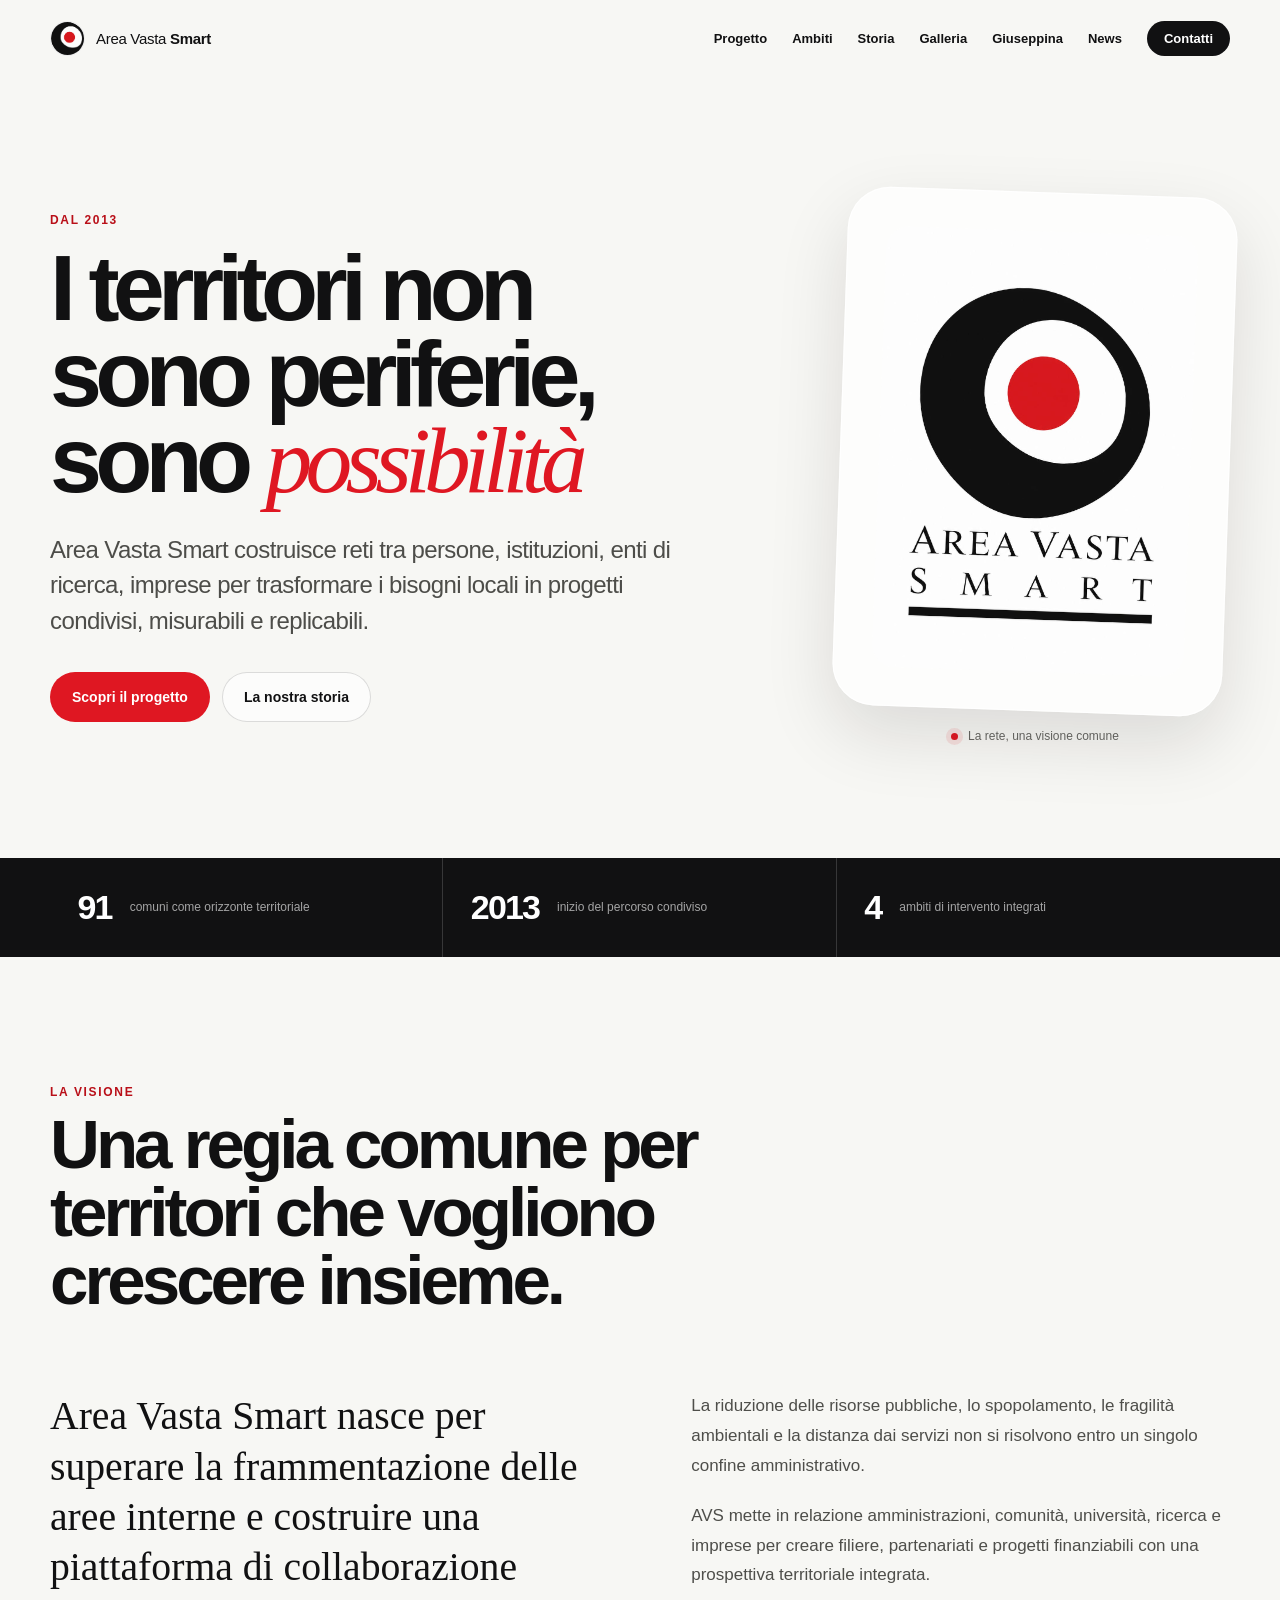
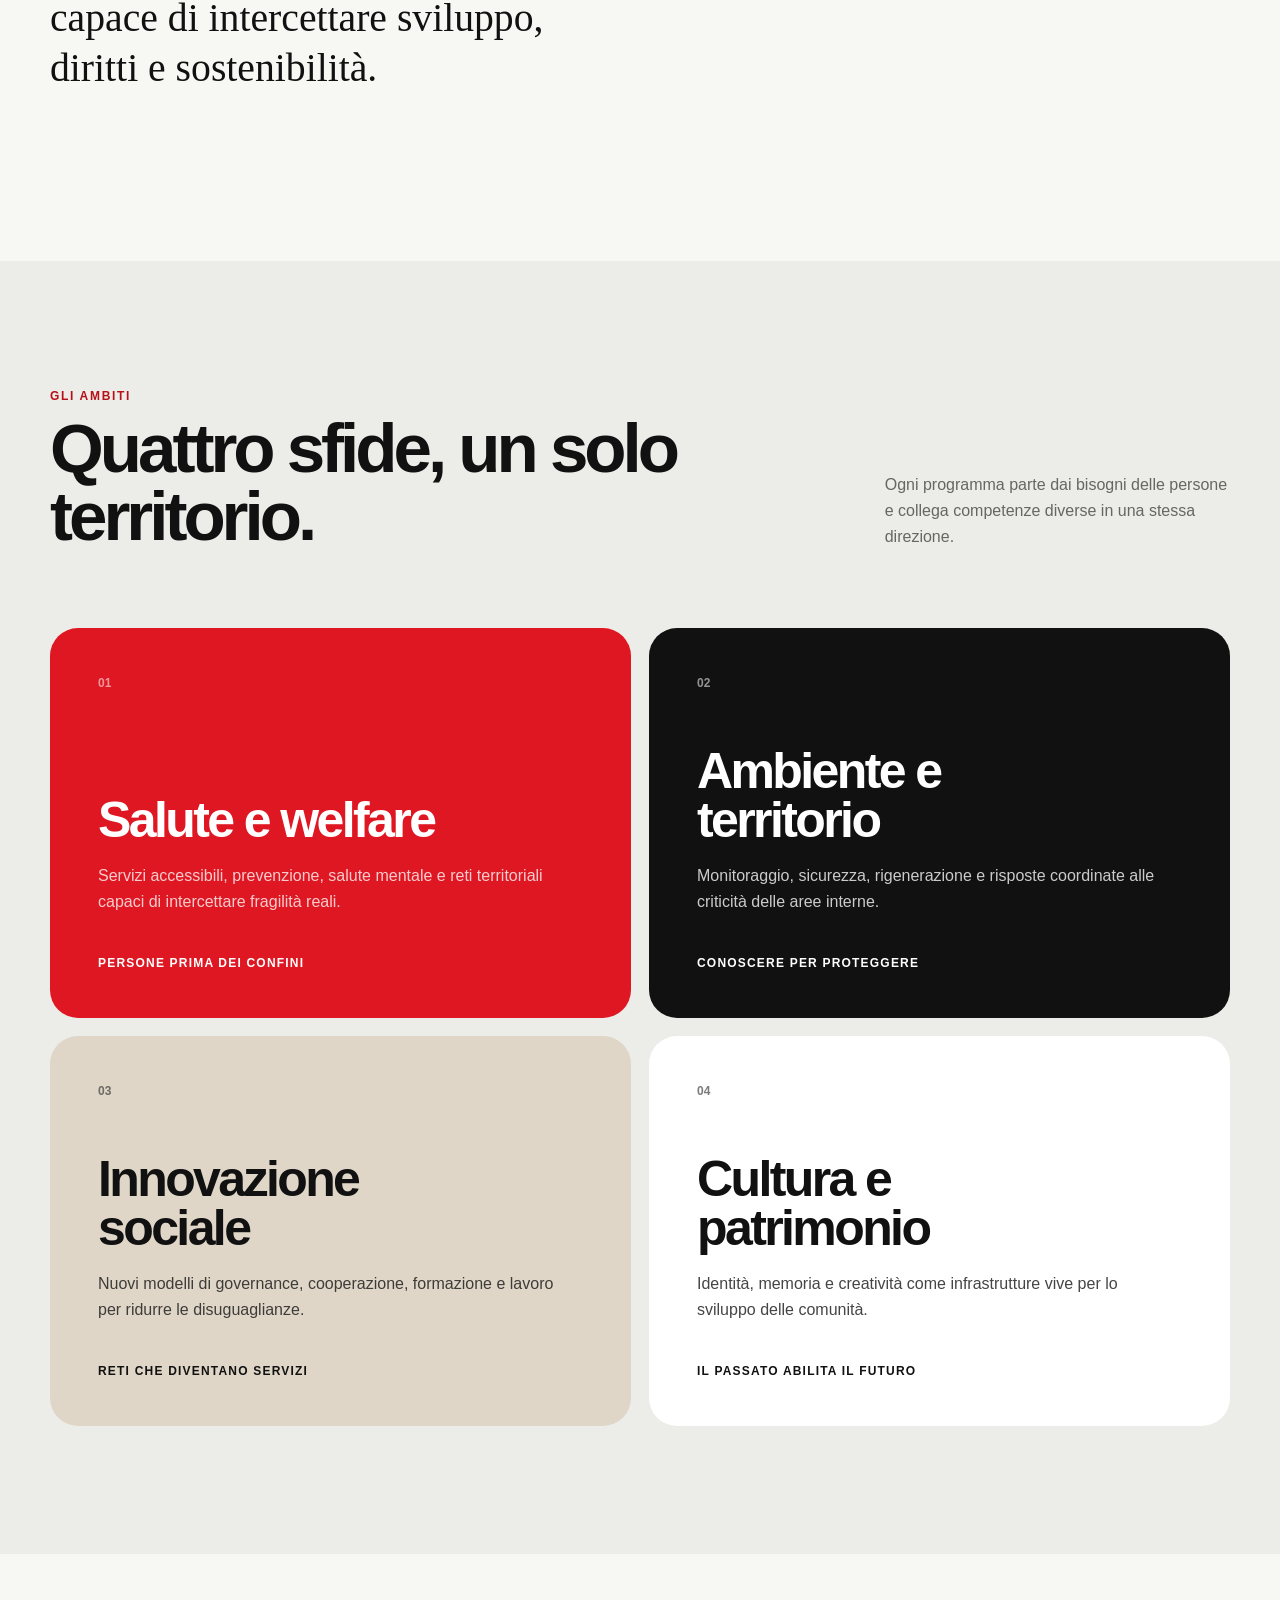
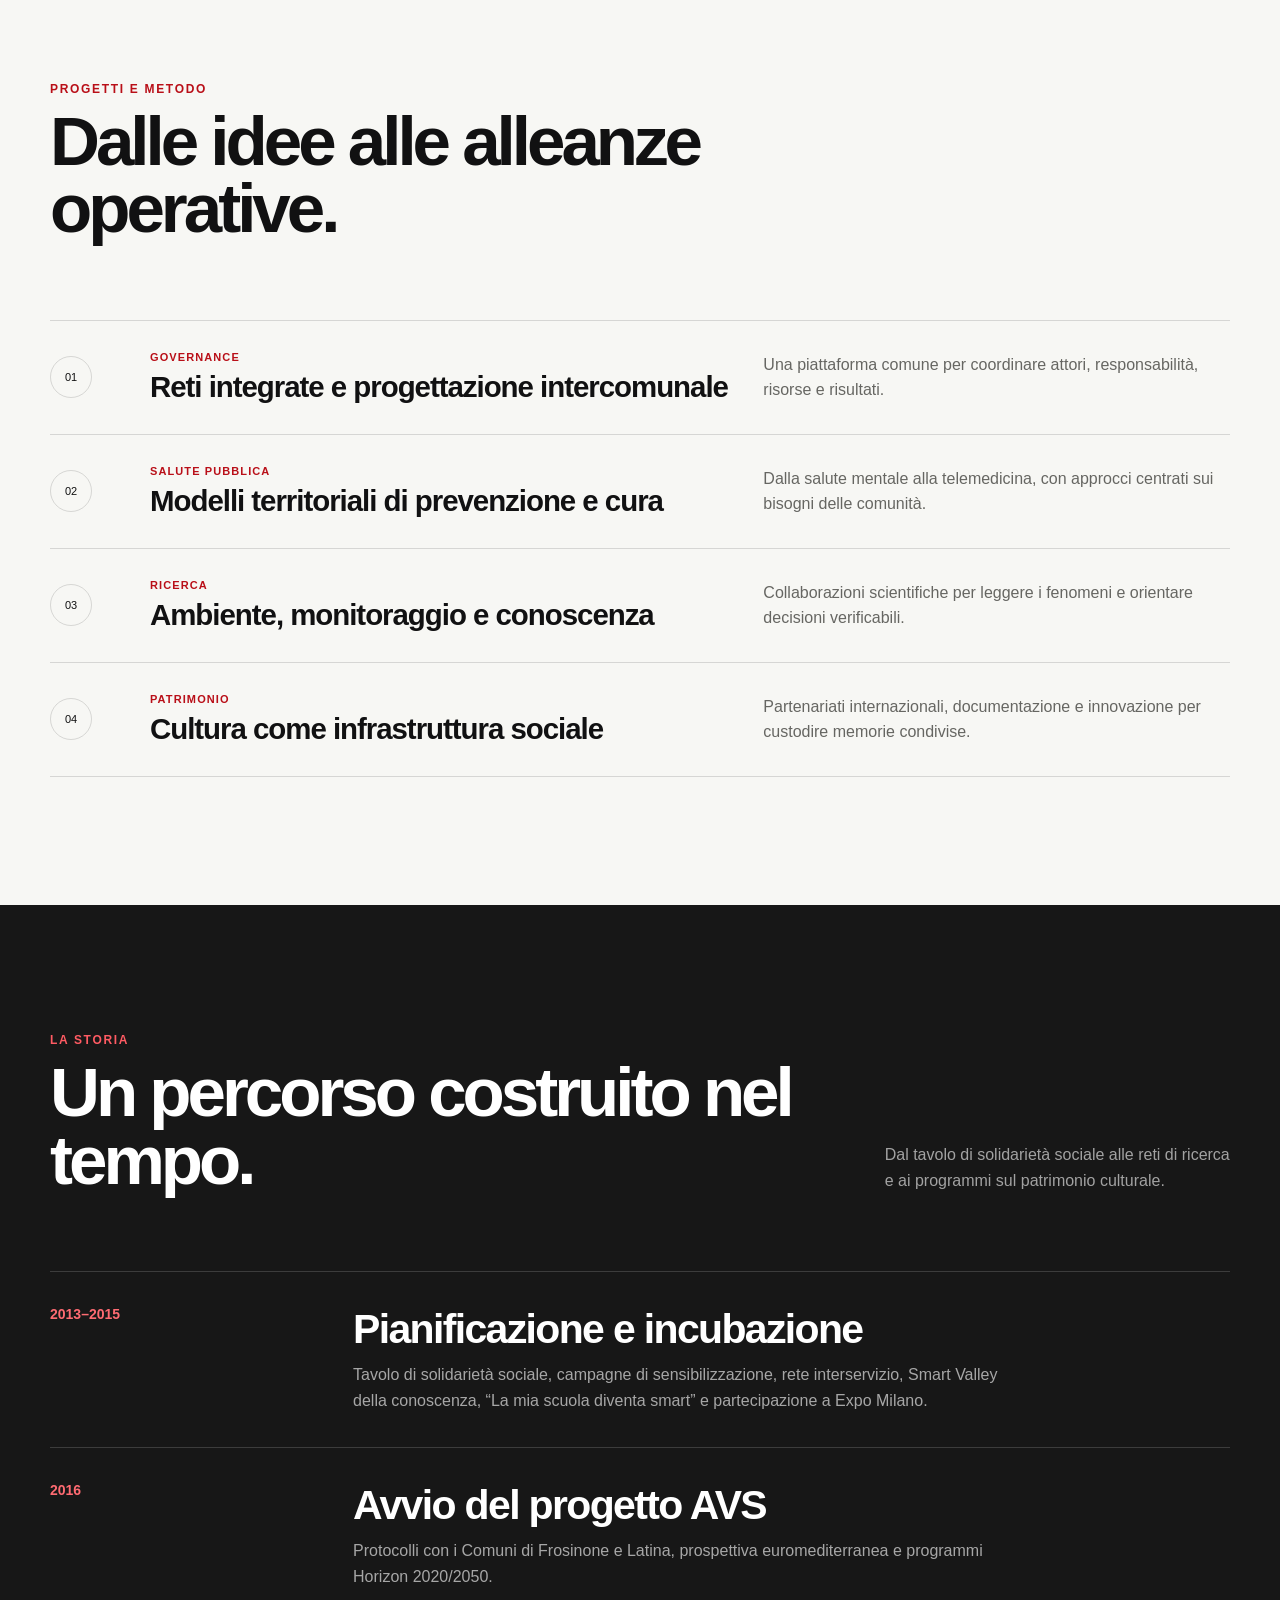
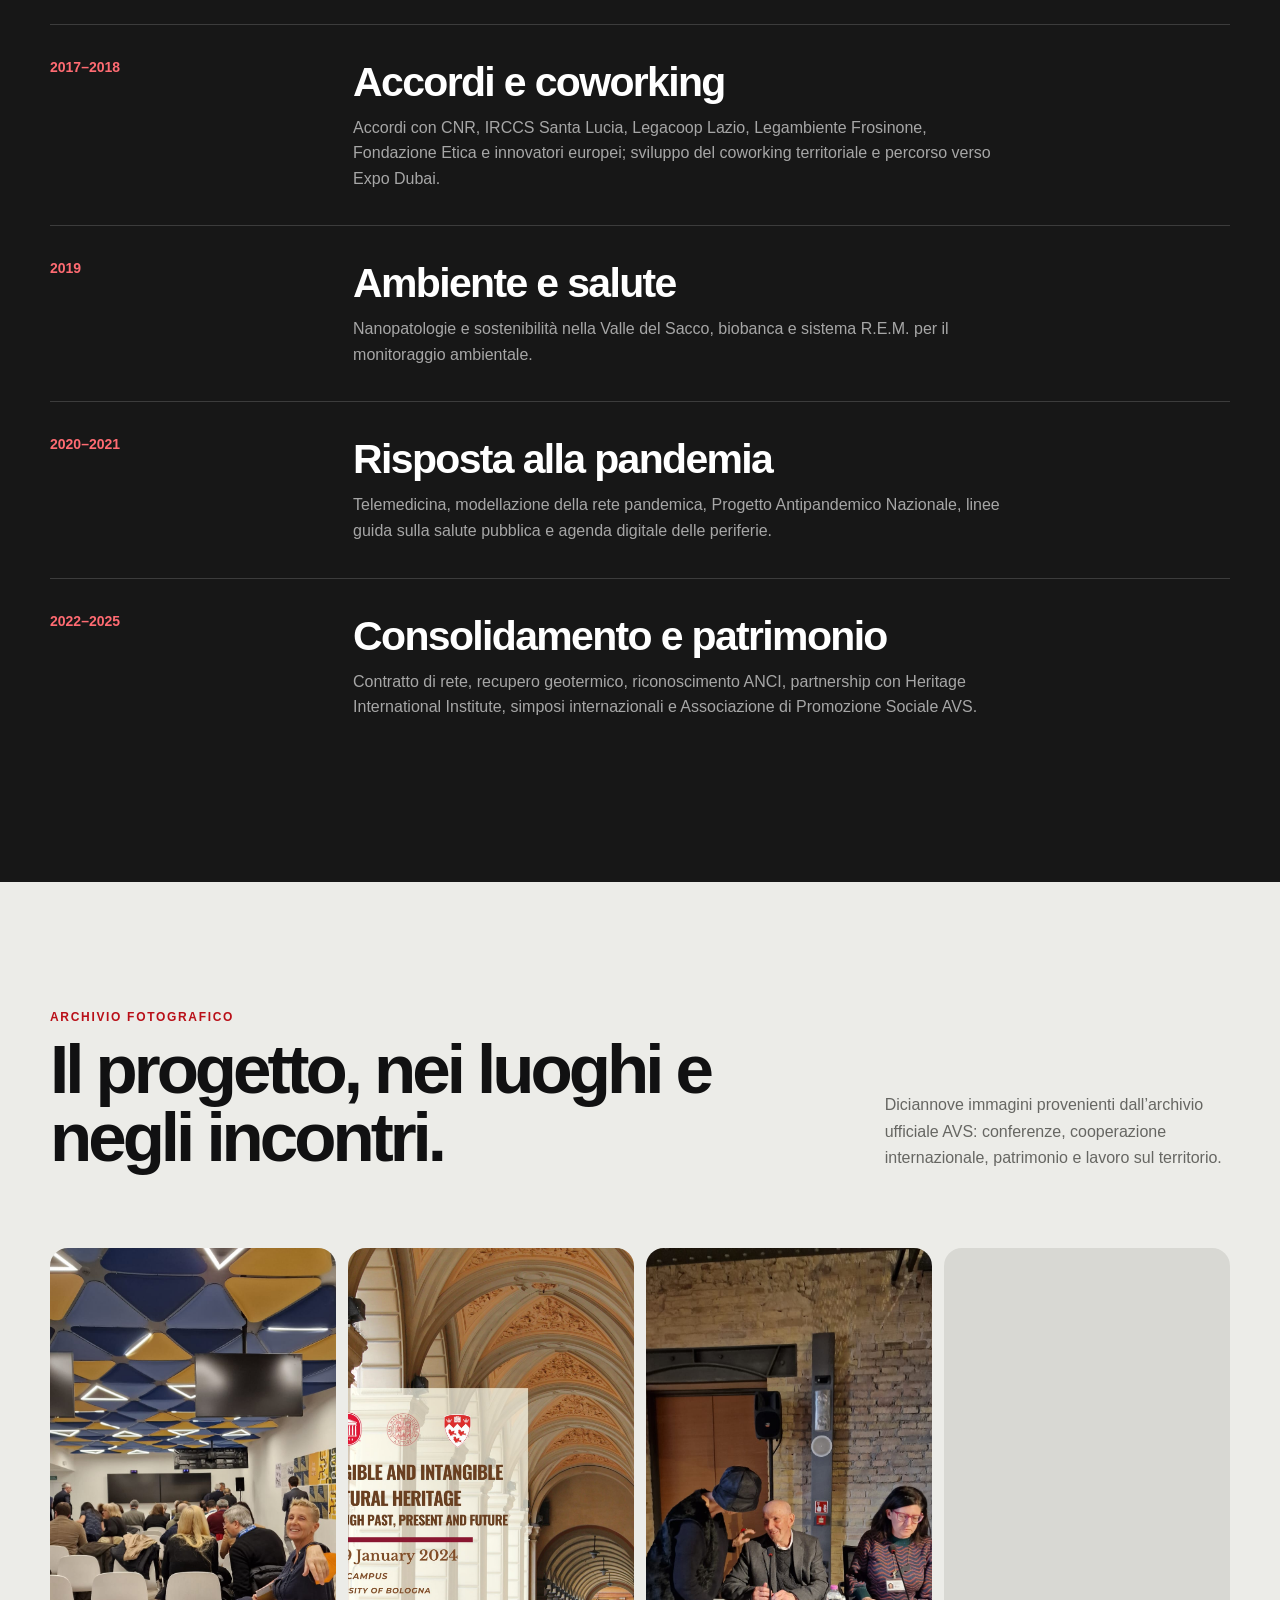
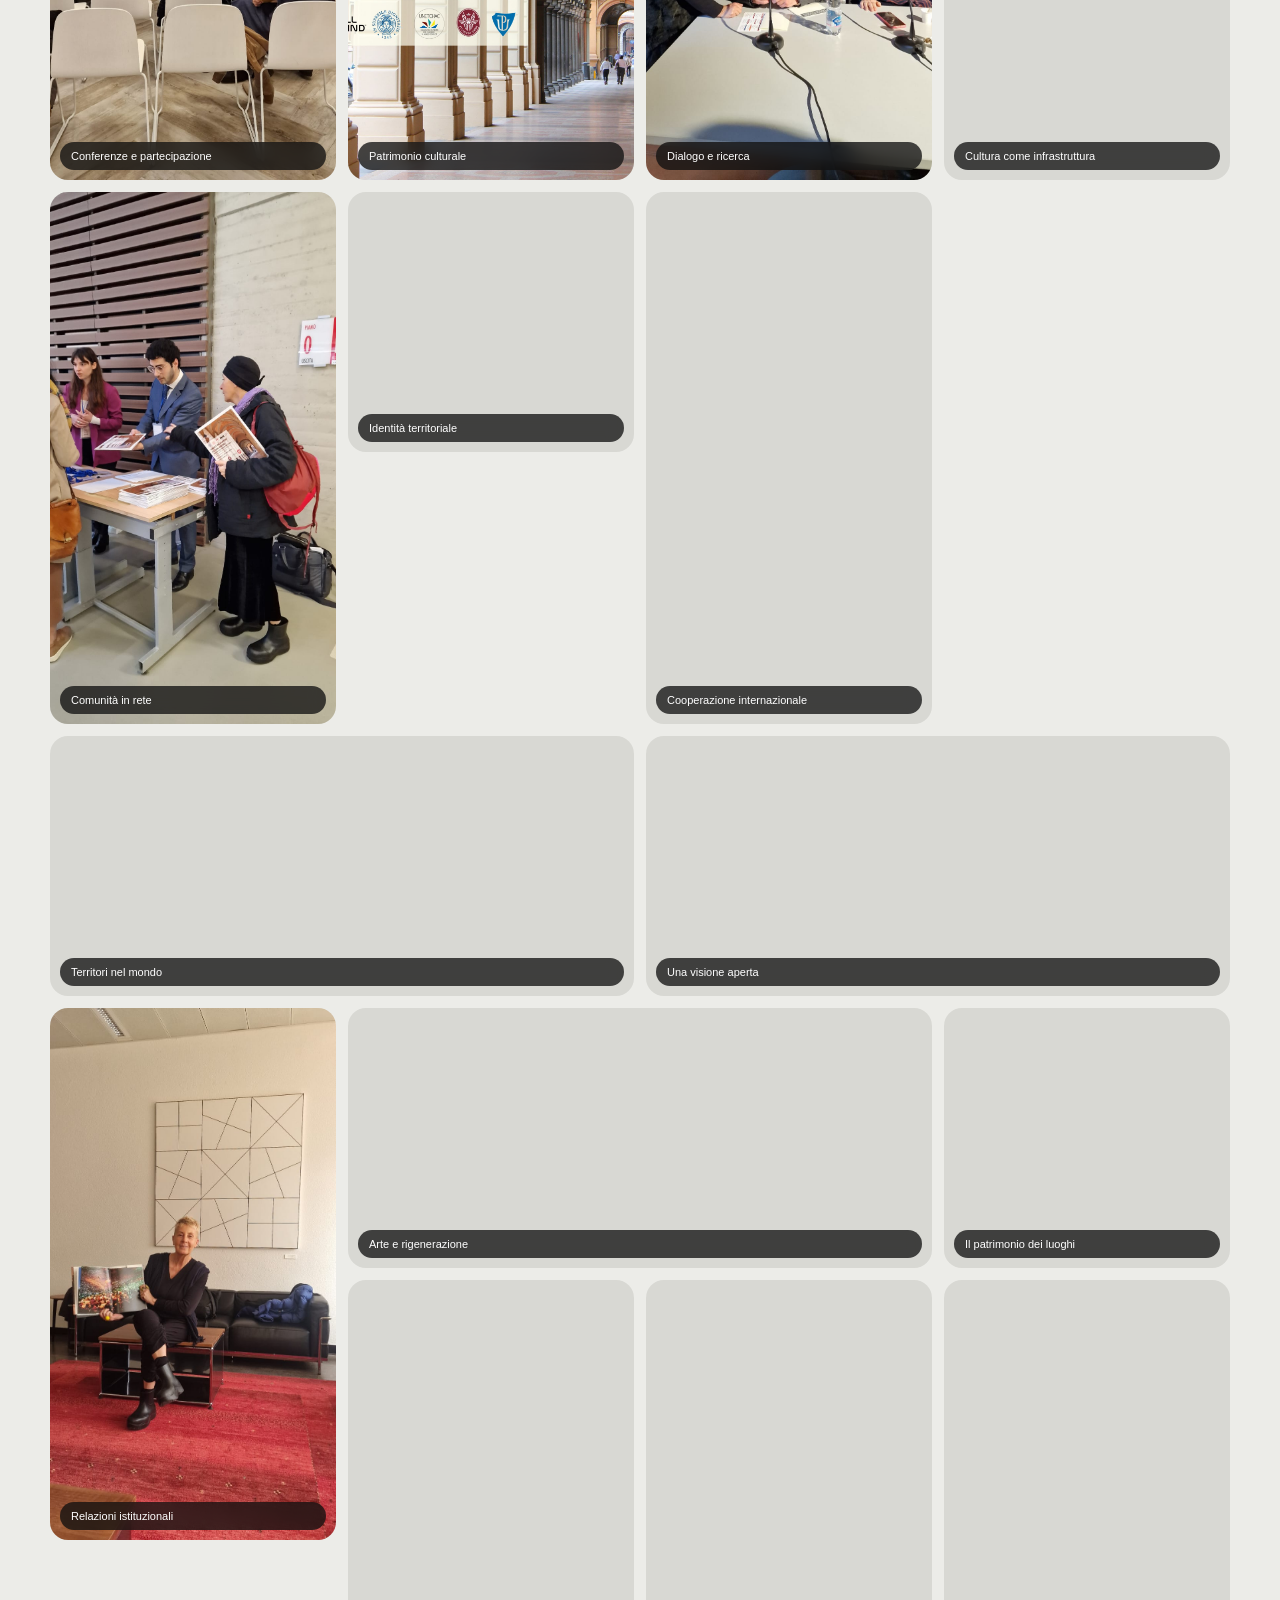
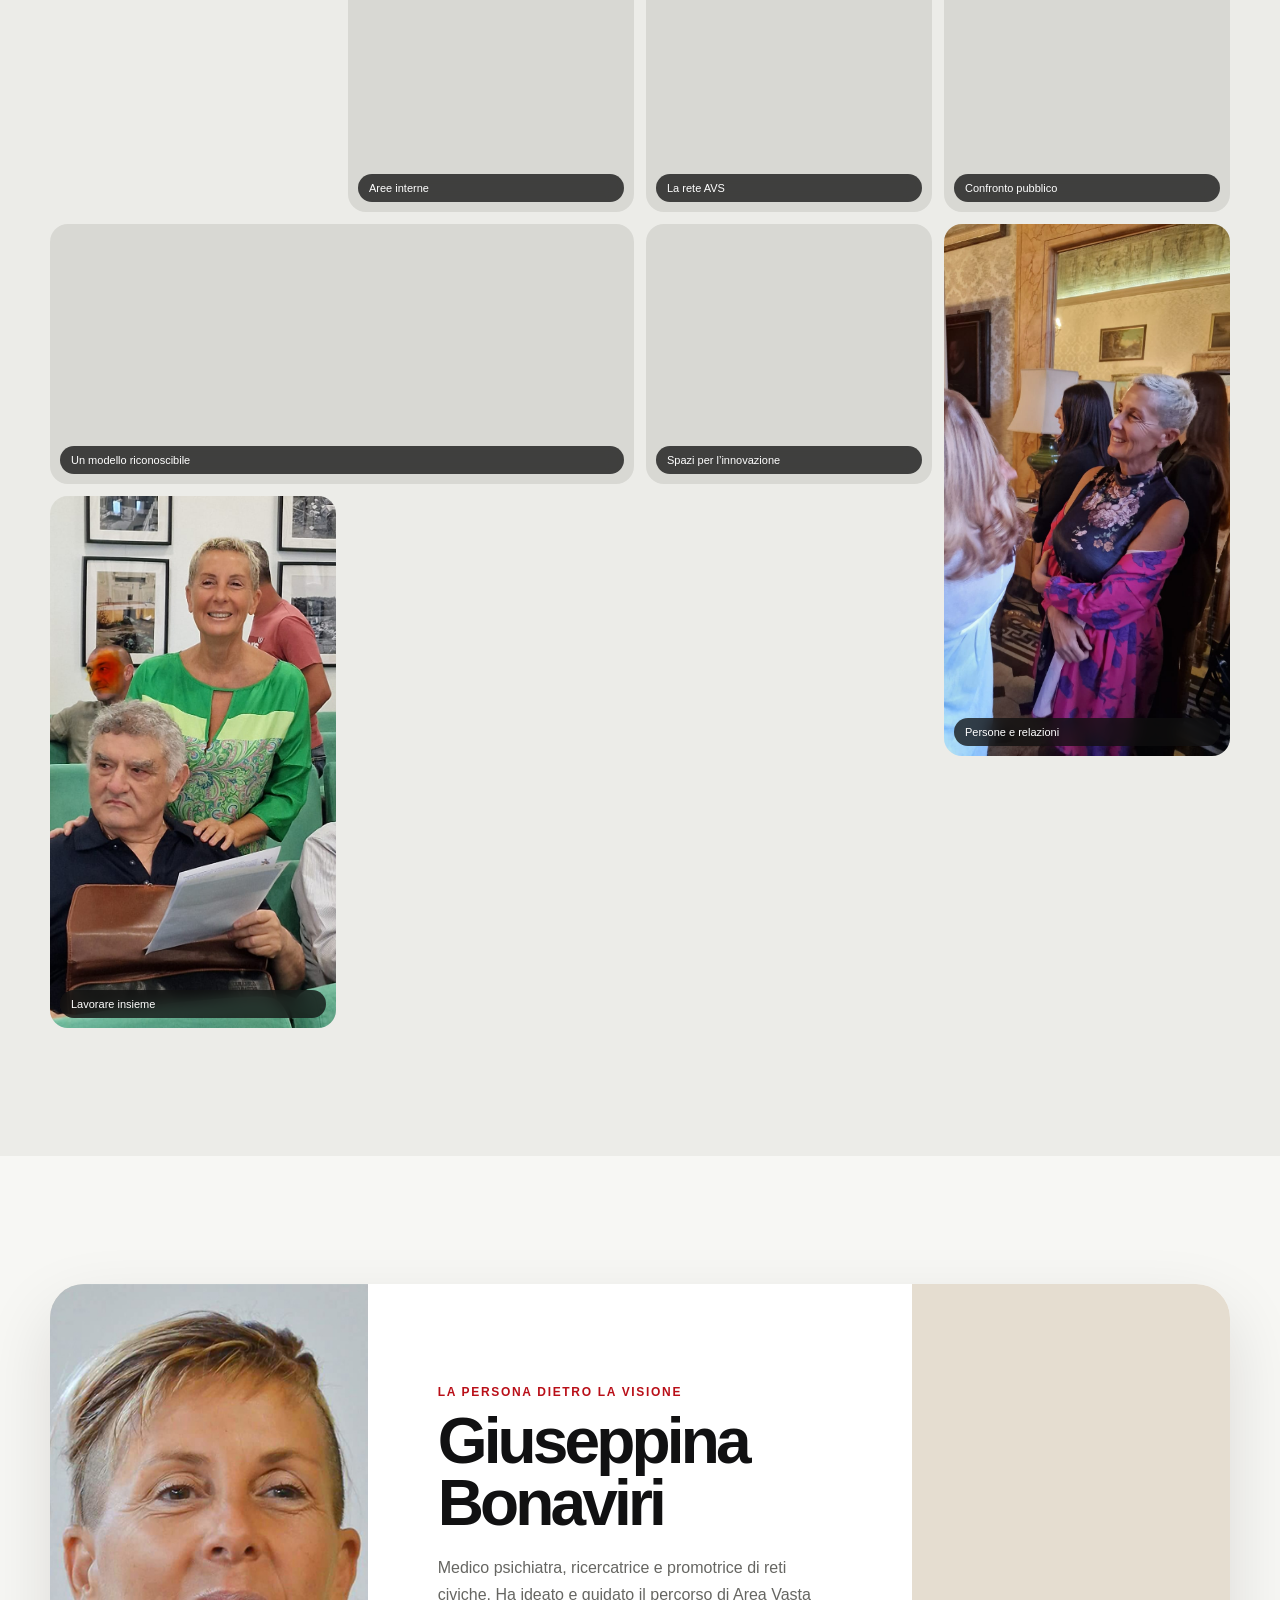
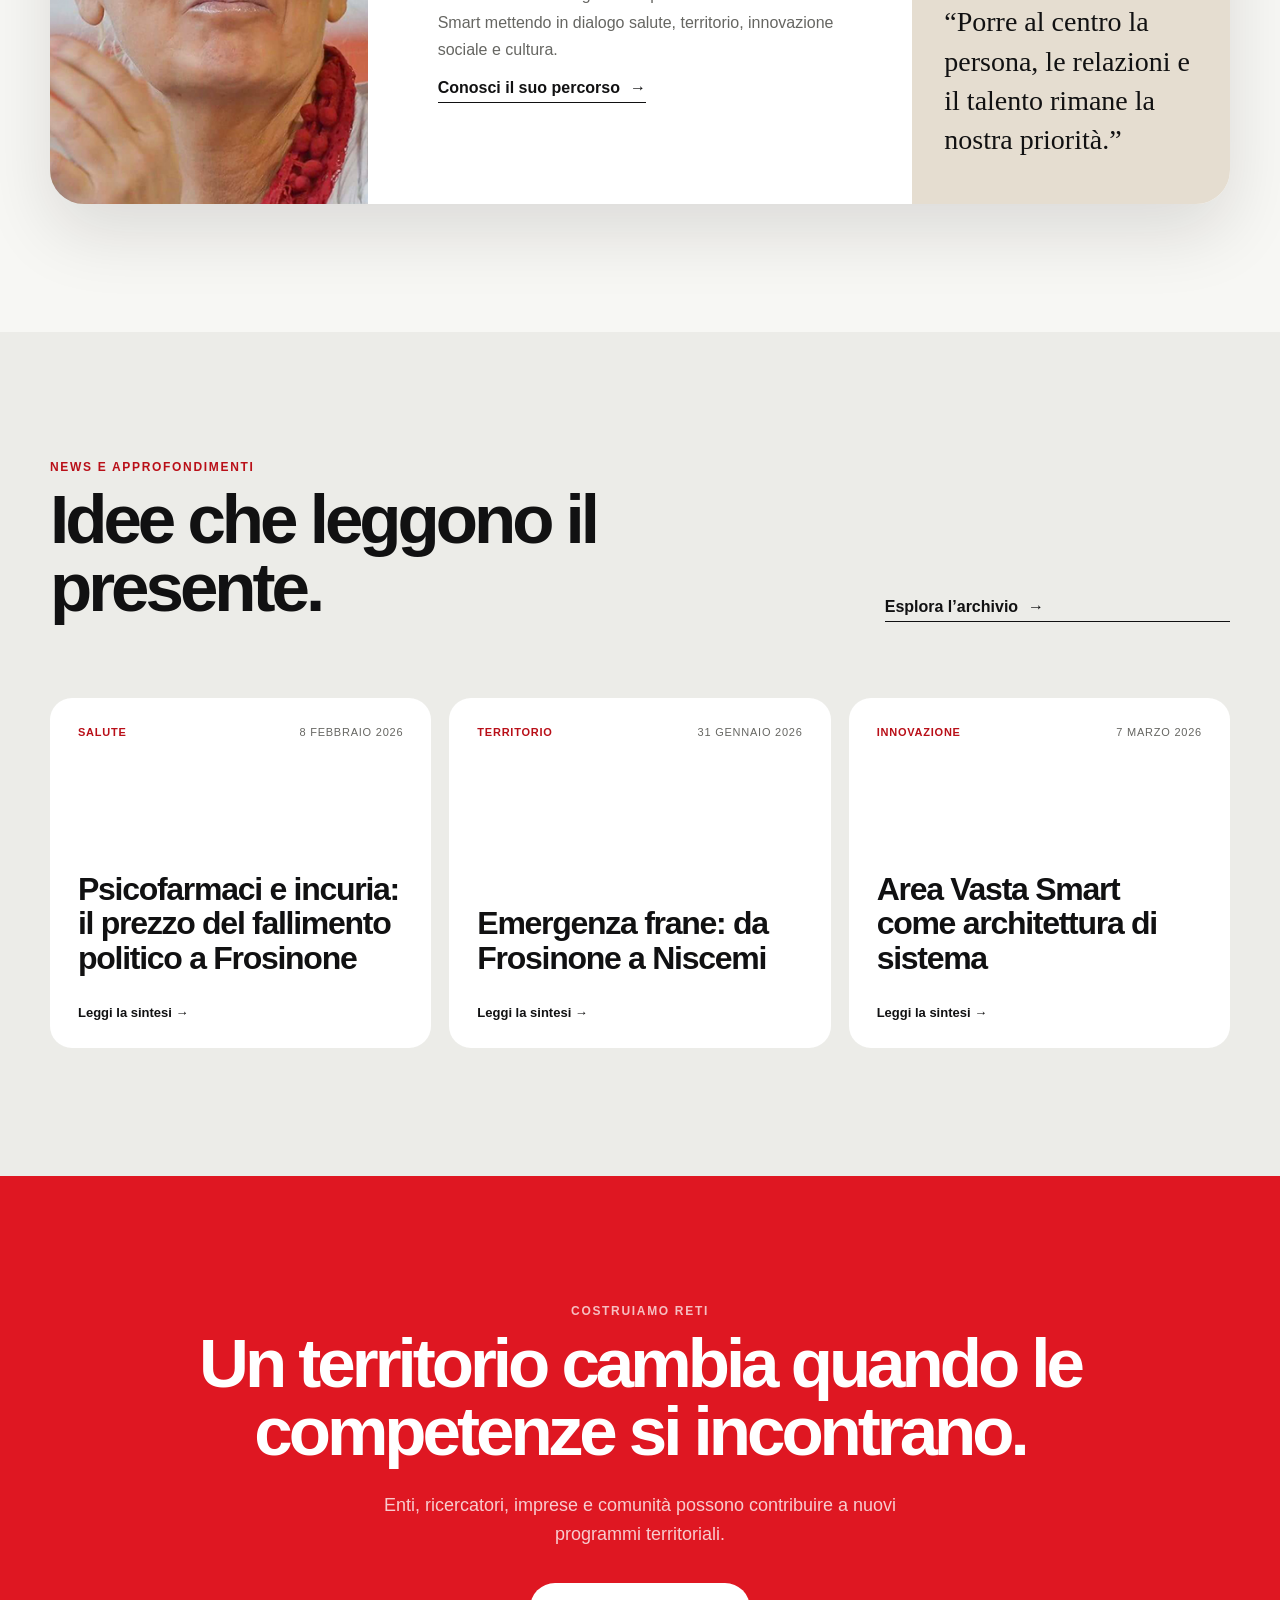
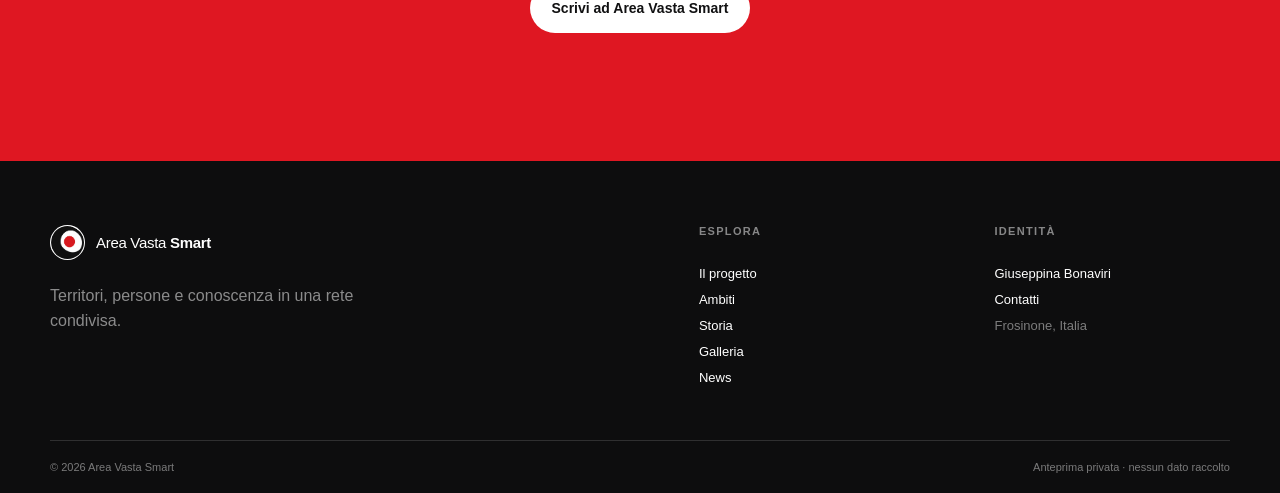
==== index.html @ ed348e46 "Update Site source" ====
<!doctype html>
<html lang="it">
<head>
  <meta charset="utf-8" />
  <meta name="viewport" content="width=device-width, initial-scale=1" />
  <meta name="description" content="Area Vasta Smart unisce territori, competenze e progetti per innovazione sociale, salute, ambiente e patrimonio culturale." />
  <meta name="robots" content="noindex,nofollow" />
  <meta property="og:locale" content="it_IT" />
  <meta property="og:type" content="website" />
  <meta property="og:title" content="Area Vasta Smart — Territori che costruiscono futuro" />
  <meta property="og:description" content="Reti territoriali per salute, ambiente, innovazione sociale e patrimonio culturale nella provincia di Frosinone." />
  <meta name="theme-color" content="#f7f7f4" />
  <title>Area Vasta Smart — Territori che costruiscono futuro</title>
  <link rel="icon" type="image/svg+xml" href="favicon.svg" />
  <link rel="stylesheet" href="styles.css" />
  <script src="app.js" defer></script>
  <script type="application/ld+json">{"@context":"https://schema.org","@type":"Organization","name":"Area Vasta Smart","foundingDate":"2013","areaServed":{"@type":"AdministrativeArea","name":"Provincia di Frosinone"},"founder":{"@type":"Person","name":"Giuseppina Bonaviri"},"knowsAbout":["innovazione sociale","salute pubblica","ambiente","governance territoriale","patrimonio culturale"]}</script>
</head>
<body>
  <a class="skip-link" href="#contenuto">Vai al contenuto</a>
  <header class="site-header" data-header>
    <nav class="nav shell" aria-label="Navigazione principale">
      <a class="brand" href="index.html" aria-label="Area Vasta Smart, home"><span class="brand-crop"><img src="assets/area-vasta-smart-logo-2026-v1.jpg" alt="" /></span><span class="brand-name">Area Vasta <strong>Smart</strong></span></a>
      <button class="menu-button" type="button" aria-expanded="false" aria-controls="nav-links" data-menu><span class="sr-only">Apri il menu</span><span></span><span></span></button>
      <div class="nav-links" id="nav-links" data-nav-links><a href="#progetto">Progetto</a><a href="#ambiti">Ambiti</a><a href="#storia">Storia</a><a href="#galleria">Galleria</a><a href="giuseppina-bonaviri.html">Giuseppina</a><a href="news.html">News</a><a class="nav-cta" href="#contatti">Contatti</a></div>
    </nav>
  </header>

  <main id="contenuto">
    <section class="hero shell" id="top">
      <div class="hero-copy-block">
        <p class="eyebrow reveal">Dal 2013</p>
        <h1 class="reveal">I territori non sono periferie, sono <em>possibilità</em></h1>
        <p class="hero-copy reveal">Area Vasta Smart costruisce reti tra persone, istituzioni, enti di ricerca, imprese per trasformare i bisogni locali in progetti condivisi, misurabili e replicabili.</p>
        <div class="hero-actions reveal"><a class="button primary" href="#progetto">Scopri il progetto</a><a class="button quiet" href="#storia">La nostra storia</a></div>
      </div>
      <div class="hero-symbol reveal" aria-label="Logo Area Vasta Smart"><div class="logo-card"><img src="assets/area-vasta-smart-logo-2026-v1.jpg" alt="Area Vasta Smart" /></div><p><span></span> La rete, una visione comune</p></div>
    </section>

    <section class="proof-strip" aria-label="Punti chiave"><div class="shell proof-grid"><p><strong>91</strong><span>comuni come orizzonte territoriale</span></p><p><strong>2013</strong><span>inizio del percorso condiviso</span></p><p><strong>4</strong><span>ambiti di intervento integrati</span></p></div></section>

    <section class="intro shell section" id="progetto">
      <div class="section-heading reveal"><p class="section-kicker">La visione</p><h2>Una regia comune per territori che vogliono crescere insieme.</h2></div>
      <div class="intro-grid"><p class="lead reveal">Area Vasta Smart nasce per superare la frammentazione delle aree interne e costruire una piattaforma di collaborazione capace di intercettare sviluppo, diritti e sostenibilità.</p><div class="body-copy reveal"><p>La riduzione delle risorse pubbliche, lo spopolamento, le fragilità ambientali e la distanza dai servizi non si risolvono entro un singolo confine amministrativo.</p><p>AVS mette in relazione amministrazioni, comunità, università, ricerca e imprese per creare filiere, partenariati e progetti finanziabili con una prospettiva territoriale integrata.</p></div></div>
    </section>

    <section class="pillars section" id="ambiti"><div class="shell">
      <div class="section-heading split reveal"><div><p class="section-kicker">Gli ambiti</p><h2>Quattro sfide, un solo territorio.</h2></div><p>Ogni programma parte dai bisogni delle persone e collega competenze diverse in una stessa direzione.</p></div>
      <div class="pillar-grid">
        <article class="pillar-card coral reveal"><span>01</span><h3>Salute e welfare</h3><p>Servizi accessibili, prevenzione, salute mentale e reti territoriali capaci di intercettare fragilità reali.</p><b>Persone prima dei confini</b></article>
        <article class="pillar-card ink reveal"><span>02</span><h3>Ambiente e territorio</h3><p>Monitoraggio, sicurezza, rigenerazione e risposte coordinate alle criticità delle aree interne.</p><b>Conoscere per proteggere</b></article>
        <article class="pillar-card sand reveal"><span>03</span><h3>Innovazione sociale</h3><p>Nuovi modelli di governance, cooperazione, formazione e lavoro per ridurre le disuguaglianze.</p><b>Reti che diventano servizi</b></article>
        <article class="pillar-card white reveal"><span>04</span><h3>Cultura e patrimonio</h3><p>Identità, memoria e creatività come infrastrutture vive per lo sviluppo delle comunità.</p><b>Il passato abilita il futuro</b></article>
      </div>
    </div></section>

    <section class="projects shell section" aria-labelledby="progetti-title">
      <div class="section-heading reveal"><p class="section-kicker">Progetti e metodo</p><h2 id="progetti-title">Dalle idee alle alleanze operative.</h2></div>
      <div class="project-list">
        <article class="project-row reveal"><span class="project-number">01</span><div><p>Governance</p><h3>Reti integrate e progettazione intercomunale</h3></div><p>Una piattaforma comune per coordinare attori, responsabilità, risorse e risultati.</p></article>
        <article class="project-row reveal"><span class="project-number">02</span><div><p>Salute pubblica</p><h3>Modelli territoriali di prevenzione e cura</h3></div><p>Dalla salute mentale alla telemedicina, con approcci centrati sui bisogni delle comunità.</p></article>
        <article class="project-row reveal"><span class="project-number">03</span><div><p>Ricerca</p><h3>Ambiente, monitoraggio e conoscenza</h3></div><p>Collaborazioni scientifiche per leggere i fenomeni e orientare decisioni verificabili.</p></article>
        <article class="project-row reveal"><span class="project-number">04</span><div><p>Patrimonio</p><h3>Cultura come infrastruttura sociale</h3></div><p>Partenariati internazionali, documentazione e innovazione per custodire memorie condivise.</p></article>
      </div>
    </section>

    <section class="timeline-section section" id="storia"><div class="shell">
      <div class="section-heading split reveal"><div><p class="section-kicker">La storia</p><h2>Un percorso costruito nel tempo.</h2></div><p>Dal tavolo di solidarietà sociale alle reti di ricerca e ai programmi sul patrimonio culturale.</p></div>
      <ol class="timeline"><li class="reveal"><time>2013–2015</time><div><h3>Pianificazione e incubazione</h3><p>Tavolo di solidarietà sociale, campagne di sensibilizzazione, rete interservizio, Smart Valley della conoscenza, “La mia scuola diventa smart” e partecipazione a Expo Milano.</p></div></li><li class="reveal"><time>2016</time><div><h3>Avvio del progetto AVS</h3><p>Protocolli con i Comuni di Frosinone e Latina, prospettiva euromediterranea e programmi Horizon 2020/2050.</p></div></li><li class="reveal"><time>2017–2018</time><div><h3>Accordi e coworking</h3><p>Accordi con CNR, IRCCS Santa Lucia, Legacoop Lazio, Legambiente Frosinone, Fondazione Etica e innovatori europei; sviluppo del coworking territoriale e percorso verso Expo Dubai.</p></div></li><li class="reveal"><time>2019</time><div><h3>Ambiente e salute</h3><p>Nanopatologie e sostenibilità nella Valle del Sacco, biobanca e sistema R.E.M. per il monitoraggio ambientale.</p></div></li><li class="reveal"><time>2020–2021</time><div><h3>Risposta alla pandemia</h3><p>Telemedicina, modellazione della rete pandemica, Progetto Antipandemico Nazionale, linee guida sulla salute pubblica e agenda digitale delle periferie.</p></div></li><li class="reveal"><time>2022–2025</time><div><h3>Consolidamento e patrimonio</h3><p>Contratto di rete, recupero geotermico, riconoscimento ANCI, partnership con Heritage International Institute, simposi internazionali e Associazione di Promozione Sociale AVS.</p></div></li></ol>
    </div></section>

    <section class="gallery-section section" id="galleria"><div class="shell">
      <div class="section-heading split reveal"><div><p class="section-kicker">Archivio fotografico</p><h2>Il progetto, nei luoghi e negli incontri.</h2></div><p>Diciannove immagini provenienti dall’archivio ufficiale AVS: conferenze, cooperazione internazionale, patrimonio e lavoro sul territorio.</p></div>
      <div class="photo-grid">
        <figure class="reveal tall"><img src="assets/gallery/foto1.jpeg" width="1200" height="1600" loading="lazy" decoding="async" alt="Partecipanti a una conferenza di Area Vasta Smart" /><figcaption>Conferenze e partecipazione</figcaption></figure>
        <figure class="reveal tall"><img src="assets/gallery/foto10.jpeg" width="1448" height="2048" loading="lazy" decoding="async" alt="Locandina di un incontro internazionale sul patrimonio culturale" /><figcaption>Patrimonio culturale</figcaption></figure>
        <figure class="reveal tall"><img src="assets/gallery/foto17.jpeg" width="1200" height="1600" loading="lazy" decoding="async" alt="Giuseppina Bonaviri durante una tavola rotonda" /><figcaption>Dialogo e ricerca</figcaption></figure>
        <figure class="reveal tall"><img src="assets/gallery/foto18.jpeg" width="1200" height="1600" loading="lazy" decoding="async" alt="Giuseppina Bonaviri in visita a un museo di scultura" /><figcaption>Cultura come infrastruttura</figcaption></figure>
        <figure class="reveal tall"><img src="assets/gallery/foto19.jpeg" width="1200" height="1600" loading="lazy" decoding="async" alt="Accoglienza dei partecipanti a un’iniziativa pubblica" /><figcaption>Comunità in rete</figcaption></figure>
        <figure class="reveal"><img src="assets/gallery/foto30.jpeg" width="984" height="851" loading="lazy" decoding="async" alt="Scritta Area Vasta Smart in uno spazio pubblico" /><figcaption>Identità territoriale</figcaption></figure>
        <figure class="reveal tall"><img src="assets/gallery/foto31.jpeg" width="1080" height="1328" loading="lazy" decoding="async" alt="Giuseppina Bonaviri durante un incontro internazionale" /><figcaption>Cooperazione internazionale</figcaption></figure>
        <figure class="reveal wide"><img src="assets/gallery/foto32.jpeg" width="1600" height="747" loading="lazy" decoding="async" alt="Giuseppina Bonaviri nel viale delle bandiere di una sede internazionale" /><figcaption>Territori nel mondo</figcaption></figure>
        <figure class="reveal wide"><img src="assets/gallery/foto34.jpeg" width="1600" height="747" loading="lazy" decoding="async" alt="Giuseppina Bonaviri in uno studio con un globo terrestre" /><figcaption>Una visione aperta</figcaption></figure>
        <figure class="reveal tall"><img src="assets/gallery/foto35.jpeg" width="747" height="1600" loading="lazy" decoding="async" alt="Giuseppina Bonaviri durante un incontro istituzionale" /><figcaption>Relazioni istituzionali</figcaption></figure>
        <figure class="reveal wide"><img src="assets/gallery/foto36.jpeg" width="2048" height="1534" loading="lazy" decoding="async" alt="Giuseppina Bonaviri davanti a un’opera di arte urbana" /><figcaption>Arte e rigenerazione</figcaption></figure>
        <figure class="reveal"><img src="assets/gallery/foto37.jpeg" width="1830" height="1918" loading="lazy" decoding="async" alt="Veduta di un centro storico italiano con marchio Area Vasta Smart" /><figcaption>Il patrimonio dei luoghi</figcaption></figure>
        <figure class="reveal tall"><img src="assets/gallery/foto38.jpeg" width="1311" height="2048" loading="lazy" decoding="async" alt="Giuseppina Bonaviri in visita a un territorio montano" /><figcaption>Aree interne</figcaption></figure>
        <figure class="reveal tall"><img src="assets/gallery/foto39.jpeg" width="1080" height="1920" loading="lazy" decoding="async" alt="Giuseppina Bonaviri accanto al banner di Area Vasta Smart" /><figcaption>La rete AVS</figcaption></figure>
        <figure class="reveal tall"><img src="assets/gallery/foto40.jpeg" width="1080" height="1581" loading="lazy" decoding="async" alt="Locandina del convegno Il mondo in guerra" /><figcaption>Confronto pubblico</figcaption></figure>
        <figure class="reveal wide"><img src="assets/gallery/foto41.jpeg" width="1024" height="465" loading="lazy" decoding="async" alt="Installazione con la scritta Area Vasta Smart" /><figcaption>Un modello riconoscibile</figcaption></figure>
        <figure class="reveal"><img src="assets/gallery/foto42.jpeg" width="1024" height="1024" loading="lazy" decoding="async" alt="Rendering di un edificio Area Vasta Smart" /><figcaption>Spazi per l’innovazione</figcaption></figure>
        <figure class="reveal tall"><img src="assets/gallery/foto5.jpeg" width="931" height="1600" loading="lazy" decoding="async" alt="Giuseppina Bonaviri conversa durante un evento" /><figcaption>Persone e relazioni</figcaption></figure>
        <figure class="reveal tall"><img src="assets/gallery/foto7.jpeg" width="991" height="1321" loading="lazy" decoding="async" alt="Giuseppina Bonaviri con i partecipanti a un incontro" /><figcaption>Lavorare insieme</figcaption></figure>
      </div>
    </div></section>

    <section class="founder shell section" aria-labelledby="founder-title"><div class="founder-card reveal"><div class="founder-photo"><img src="assets/giuseppina/giuseppina-bonaviri-ritratto.jpg" width="750" height="590" loading="lazy" decoding="async" alt="Ritratto di Giuseppina Bonaviri" /></div><div class="founder-content"><p class="section-kicker">La persona dietro la visione</p><h2 id="founder-title">Giuseppina Bonaviri</h2><p>Medico psichiatra, ricercatrice e promotrice di reti civiche. Ha ideato e guidato il percorso di Area Vasta Smart mettendo in dialogo salute, territorio, innovazione sociale e cultura.</p><a class="text-link" href="giuseppina-bonaviri.html">Conosci il suo percorso <span aria-hidden="true">→</span></a></div><blockquote>“Porre al centro la persona, le relazioni e il talento rimane la nostra priorità.”</blockquote></div></section>

    <section class="news-preview section" aria-labelledby="news-title"><div class="shell">
      <div class="section-heading split reveal"><div><p class="section-kicker">News e approfondimenti</p><h2 id="news-title">Idee che leggono il presente.</h2></div><a class="text-link" href="news.html">Esplora l’archivio <span aria-hidden="true">→</span></a></div>
      <div class="news-grid"><article class="news-card reveal"><p><span>Salute</span><time datetime="2026-02-08">8 febbraio 2026</time></p><h3>Psicofarmaci e incuria: il prezzo del fallimento politico a Frosinone</h3><a href="news.html#psicofarmaci">Leggi la sintesi <span aria-hidden="true">→</span></a></article><article class="news-card reveal"><p><span>Territorio</span><time datetime="2026-01-31">31 gennaio 2026</time></p><h3>Emergenza frane: da Frosinone a Niscemi</h3><a href="news.html#frane">Leggi la sintesi <span aria-hidden="true">→</span></a></article><article class="news-card reveal"><p><span>Innovazione</span><time datetime="2026-03-07">7 marzo 2026</time></p><h3>Area Vasta Smart come architettura di sistema</h3><a href="news.html#architettura">Leggi la sintesi <span aria-hidden="true">→</span></a></article></div>
    </div></section>

    <section class="contact section" id="contatti"><div class="shell contact-inner reveal"><p class="section-kicker">Costruiamo reti</p><h2>Un territorio cambia quando le competenze si incontrano.</h2><p>Enti, ricercatori, imprese e comunità possono contribuire a nuovi programmi territoriali.</p><a class="button inverted" href="mailto:info@avsfrosinone.it">Scrivi ad Area Vasta Smart</a></div></section>
  </main>

  <footer class="site-footer"><div class="shell footer-grid"><div><a class="brand footer-brand" href="index.html"><span class="brand-crop"><img src="assets/area-vasta-smart-logo-2026-v1.jpg" alt="" /></span><span class="brand-name">Area Vasta <strong>Smart</strong></span></a><p>Territori, persone e conoscenza in una rete condivisa.</p></div><div><h2>Esplora</h2><a href="#progetto">Il progetto</a><a href="#ambiti">Ambiti</a><a href="#storia">Storia</a><a href="#galleria">Galleria</a><a href="news.html">News</a></div><div><h2>Identità</h2><a href="giuseppina-bonaviri.html">Giuseppina Bonaviri</a><a href="#contatti">Contatti</a><span>Frosinone, Italia</span></div></div><div class="shell footer-bottom"><span>© <span data-year></span> Area Vasta Smart</span><span>Anteprima privata · nessun dato raccolto</span></div></footer>
</body>
</html>
---- styles.css ----
:root {
  --paper: #f7f7f4;
  --white: #fff;
  --ink: #111112;
  --muted: #666662;
  --line: rgba(17,17,18,.14);
  --red: #df1722;
  --red-dark: #b90f18;
  --sand: #dfd6c7;
  --radius: 28px;
  --shadow: 0 28px 70px rgba(23,20,17,.12);
  --shell: min(1180px, calc(100% - 40px));
}

* { box-sizing: border-box; }
html { scroll-behavior: smooth; }
body { margin: 0; background: var(--paper); color: var(--ink); font-family: Inter, ui-sans-serif, -apple-system, BlinkMacSystemFont, "Segoe UI", sans-serif; -webkit-font-smoothing: antialiased; }
body.menu-open { overflow: hidden; }
img { display: block; max-width: 100%; }
a { color: inherit; text-decoration: none; }
button, input { font: inherit; }
p, h1, h2, h3, blockquote { margin-top: 0; }
.shell { width: var(--shell); margin-inline: auto; }
.section { padding-block: clamp(76px, 10vw, 148px); }
.sr-only { position: absolute; width: 1px; height: 1px; padding: 0; margin: -1px; overflow: hidden; clip: rect(0,0,0,0); white-space: nowrap; border: 0; }
.skip-link { position: fixed; z-index: 200; top: 12px; left: 12px; padding: 12px 18px; border-radius: 999px; background: var(--ink); color: #fff; transform: translateY(-150%); }
.skip-link:focus { transform: translateY(0); }

.site-header { position: sticky; top: 0; z-index: 100; border-bottom: 1px solid transparent; background: rgba(247,247,244,.82); backdrop-filter: blur(20px) saturate(160%); transition: border-color .25s, box-shadow .25s; }
.site-header.scrolled { border-color: var(--line); box-shadow: 0 8px 30px rgba(0,0,0,.04); }
.nav { min-height: 76px; display: flex; align-items: center; justify-content: space-between; gap: 24px; }
.brand { display: inline-flex; align-items: center; gap: 11px; min-width: max-content; }
.brand-crop { position: relative; display: block; width: 35px; height: 35px; overflow: hidden; border-radius: 50%; background: #fff; border: 1px solid rgba(0,0,0,.08); }
.brand-crop img { position: absolute; width: 47px; max-width: none; left: -6px; top: -9px; }
.brand-name { font-size: 15px; letter-spacing: -.02em; }
.brand-name strong { font-weight: 760; }
.nav-links { display: flex; align-items: center; gap: 25px; font-size: 13px; font-weight: 650; }
.nav-links a { position: relative; padding-block: 10px; }
.nav-links a:not(.nav-cta)::after { content: ""; position: absolute; left: 0; right: 100%; bottom: 4px; height: 1px; background: var(--ink); transition: right .2s; }
.nav-links a:hover::after, .nav-links a[aria-current="page"]::after { right: 0; }
.nav-cta { padding: 10px 17px !important; border-radius: 999px; background: var(--ink); color: #fff; }
.menu-button { display: none; width: 44px; height: 44px; padding: 0; border: 0; background: transparent; place-content: center; gap: 6px; }
.menu-button > span:not(.sr-only) { width: 22px; height: 1.5px; background: currentColor; transition: transform .2s; }

.hero { min-height: min(780px, calc(100svh - 76px)); display: grid; grid-template-columns: minmax(0,1.2fr) minmax(300px,.8fr); align-items: center; gap: clamp(40px, 8vw, 120px); padding-block: clamp(64px, 9vw, 128px); }
.hero-copy-block { max-width: 760px; }
.eyebrow, .section-kicker { color: var(--red-dark); font-size: 12px; font-weight: 800; letter-spacing: .14em; text-transform: uppercase; }
.hero h1, .profile-title h1, .archive-hero h1 { margin: 18px 0 28px; max-width: 900px; font-size: clamp(48px, 7.3vw, 104px); line-height: .92; letter-spacing: -.072em; font-weight: 740; }
.hero h1 em, .profile-title h1 em, .archive-hero h1 em { color: var(--red); font-family: Georgia, serif; font-weight: 400; }
.hero-copy { max-width: 660px; color: #4d4d49; font-size: clamp(18px, 2vw, 24px); line-height: 1.48; letter-spacing: -.025em; }
.hero-actions { display: flex; flex-wrap: wrap; gap: 12px; margin-top: 34px; }
.button { display: inline-flex; min-height: 50px; align-items: center; justify-content: center; padding: 13px 21px; border: 1px solid transparent; border-radius: 999px; font-size: 14px; font-weight: 750; transition: transform .2s, background .2s, color .2s; }
.button:hover { transform: translateY(-2px); }
.button.primary { background: var(--red); color: #fff; }
.button.primary:hover { background: var(--red-dark); }
.button.quiet { border-color: var(--line); background: rgba(255,255,255,.65); }
.button.inverted { background: #fff; color: var(--ink); }
.button.outline-light { border-color: rgba(255,255,255,.35); color: #fff; }
.hero-symbol { justify-self: end; width: min(100%, 390px); }
.logo-card { padding: clamp(20px,4vw,38px); border-radius: 42px; background: rgba(255,255,255,.74); box-shadow: var(--shadow); border: 1px solid rgba(255,255,255,.9); transform: rotate(2deg); }
.logo-card img { width: 100%; border-radius: 23px; }
.hero-symbol > p { display: flex; align-items: center; gap: 10px; margin: 18px 0 0; color: var(--muted); font-size: 12px; justify-content: center; }
.hero-symbol > p span { width: 7px; height: 7px; border-radius: 50%; background: var(--red); box-shadow: 0 0 0 5px rgba(223,23,34,.1); }

.proof-strip { background: var(--ink); color: #fff; }
.proof-grid { display: grid; grid-template-columns: repeat(3,1fr); }
.proof-grid p { margin: 0; padding: 30px 7%; display: grid; grid-template-columns: auto 1fr; align-items: center; gap: 18px; border-right: 1px solid rgba(255,255,255,.16); }
.proof-grid p:last-child { border-right: 0; }
.proof-grid strong { color: #fff; font-size: 34px; letter-spacing: -.055em; }
.proof-grid span { color: rgba(255,255,255,.62); font-size: 12px; line-height: 1.4; }

.section-heading { max-width: 850px; margin-bottom: clamp(40px,6vw,78px); }
.section-heading h2, .contact h2, .editorial-note h2, .migration-note h2 { margin: 10px 0 0; font-size: clamp(38px,5.4vw,72px); line-height: .98; letter-spacing: -.058em; }
.section-heading.split { max-width: none; display: grid; grid-template-columns: 1.25fr .55fr; align-items: end; gap: 50px; }
.section-heading.split > p { max-width: 470px; margin: 0; color: var(--muted); line-height: 1.65; }
.intro-grid { display: grid; grid-template-columns: 1fr 1fr; gap: clamp(40px,8vw,120px); }
.lead { font-family: Georgia, serif; font-size: clamp(26px,3.1vw,42px); line-height: 1.27; }
.body-copy { color: #4e4e4a; font-size: 17px; line-height: 1.75; }
.body-copy p + p { margin-top: 1.2em; }

.pillars { background: #ecece8; }
.pillar-grid { display: grid; grid-template-columns: repeat(2,1fr); gap: 18px; }
.pillar-card { min-height: 390px; padding: clamp(28px,4vw,48px); border-radius: var(--radius); display: flex; flex-direction: column; overflow: hidden; transition: transform .25s; }
.pillar-card:hover { transform: translateY(-5px); }
.pillar-card > span { font-size: 12px; font-weight: 800; opacity: .55; }
.pillar-card h3 { margin: auto 0 18px; max-width: 380px; font-size: clamp(31px,4vw,50px); line-height: .98; letter-spacing: -.052em; }
.pillar-card p { max-width: 480px; line-height: 1.6; opacity: .78; }
.pillar-card b { margin-top: 25px; font-size: 12px; text-transform: uppercase; letter-spacing: .1em; }
.pillar-card.coral { background: var(--red); color: #fff; }
.pillar-card.ink { background: var(--ink); color: #fff; }
.pillar-card.sand { background: var(--sand); }
.pillar-card.white { background: #fff; }

.project-list { border-top: 1px solid var(--line); }
.project-row { display: grid; grid-template-columns: 70px minmax(260px,1fr) minmax(260px,.8fr); gap: 30px; padding: 30px 0; align-items: center; border-bottom: 1px solid var(--line); }
.project-number { width: 42px; height: 42px; display: grid; place-items: center; border: 1px solid var(--line); border-radius: 50%; font-size: 11px; }
.project-row div > p { margin-bottom: 7px; color: var(--red-dark); font-size: 11px; font-weight: 800; letter-spacing: .1em; text-transform: uppercase; }
.project-row h3 { margin: 0; font-size: clamp(21px,2.3vw,30px); letter-spacing: -.035em; }
.project-row > p { margin: 0; color: var(--muted); line-height: 1.6; }

.timeline-section { background: #171717; color: #fff; }
.timeline-section .section-kicker { color: #ff5b63; }
.timeline-section .section-heading.split > p { color: rgba(255,255,255,.6); }
.timeline { list-style: none; margin: 0; padding: 0; }
.timeline li { display: grid; grid-template-columns: minmax(120px,.3fr) 1fr; gap: 40px; padding: 34px 0; border-top: 1px solid rgba(255,255,255,.16); }
.timeline time { color: #ff6b72; font-size: 14px; font-weight: 800; }
.timeline h3 { margin-bottom: 9px; font-size: clamp(25px,3.2vw,42px); letter-spacing: -.04em; }
.timeline p { max-width: 650px; margin: 0; color: rgba(255,255,255,.62); line-height: 1.6; }

.founder-card { display: grid; grid-template-columns: minmax(200px,.7fr) 1.2fr .7fr; align-items: stretch; min-height: 520px; overflow: hidden; border-radius: 34px; background: #fff; box-shadow: var(--shadow); }
.founder-photo { min-height: 320px; overflow: hidden; background: #ded8d0; }
.founder-photo img { width: 100%; height: 100%; object-fit: cover; object-position: 52% center; }
.founder-content { padding: clamp(35px,6vw,70px); align-self: center; }
.founder-content h2 { margin: 10px 0 20px; font-size: clamp(40px,5vw,70px); line-height: .96; letter-spacing: -.06em; }
.founder-content > p:not(.section-kicker) { color: var(--muted); line-height: 1.7; }
.text-link { display: inline-flex; gap: 10px; align-items: center; font-weight: 780; border-bottom: 1px solid currentColor; padding-bottom: 5px; }
.founder-card blockquote { margin: 0; padding: 45px 32px; align-content: end; background: #e5ddd0; font-family: Georgia, serif; font-size: clamp(20px,2.2vw,28px); line-height: 1.4; }

.news-preview { background: #ecece8; }
.news-grid { display: grid; grid-template-columns: repeat(3,1fr); gap: 18px; }
.news-card { min-height: 350px; padding: 28px; border-radius: 22px; background: #fff; display: flex; flex-direction: column; }
.news-card > p, .article-meta { display: flex; justify-content: space-between; gap: 12px; color: var(--muted); font-size: 11px; text-transform: uppercase; letter-spacing: .07em; }
.news-card > p span, .article-meta span { color: var(--red-dark); font-weight: 800; }
.news-card h3 { margin: auto 0 30px; font-size: clamp(23px,2.5vw,32px); line-height: 1.08; letter-spacing: -.04em; }
.news-card a { font-size: 13px; font-weight: 760; }

.contact { background: var(--red); color: #fff; }
.contact-inner { text-align: center; }
.contact .section-kicker { color: rgba(255,255,255,.72); }
.contact h2 { max-width: 950px; margin-inline: auto; }
.contact p:not(.section-kicker) { max-width: 600px; margin: 25px auto 35px; color: rgba(255,255,255,.78); font-size: 18px; line-height: 1.6; }
.contact .hero-actions { justify-content: center; }

.site-footer { padding-top: 64px; background: #0d0d0e; color: #fff; }
.footer-grid { display: grid; grid-template-columns: 1.5fr .6fr .6fr; gap: 60px; padding-bottom: 55px; }
.footer-brand .brand-crop { border-color: rgba(255,255,255,.18); }
.footer-grid > div:first-child > p { max-width: 330px; margin: 20px 0 0; color: rgba(255,255,255,.52); line-height: 1.55; }
.footer-grid h2 { margin-bottom: 18px; color: rgba(255,255,255,.5); font-size: 11px; text-transform: uppercase; letter-spacing: .12em; }
.footer-grid > div:not(:first-child) { display: flex; flex-direction: column; align-items: flex-start; gap: 11px; font-size: 13px; }
.footer-grid > div:not(:first-child) span { color: rgba(255,255,255,.46); }
.footer-bottom { padding: 20px 0; display: flex; justify-content: space-between; border-top: 1px solid rgba(255,255,255,.14); color: rgba(255,255,255,.45); font-size: 11px; }

/* Profile */
.profile-hero { min-height: 720px; display: grid; grid-template-columns: 1.05fr .7fr; align-items: center; gap: 8vw; padding-block: clamp(70px,10vw,135px); }
.profile-title > p:last-child, .archive-hero > p:last-child { max-width: 650px; color: var(--muted); font-size: clamp(18px,2vw,24px); line-height: 1.55; }
.profile-portrait { position: relative; aspect-ratio: .78; margin: 0; border-radius: 240px 240px 34px 34px; background: #e6d8ca; overflow: hidden; }
.profile-portrait img { width: 100%; height: 100%; object-fit: cover; object-position: 55% center; }
.profile-portrait figcaption { position: absolute; inset: auto 20px 20px; padding: 10px 14px; border-radius: 999px; background: rgba(255,255,255,.88); backdrop-filter: blur(8px); font-size: 12px; font-weight: 750; text-align: center; }
.profile-intro { background: #fff; }
.profile-intro-grid { display: grid; grid-template-columns: 1.15fr .8fr; gap: 9vw; align-items: start; }
.profile-quote { font-family: Georgia,serif; font-size: clamp(32px,5vw,62px); line-height: 1.12; }
.credentials { background: #171717; color: #fff; }
.credentials .section-heading.split > p { color: rgba(255,255,255,.58); }
.credential-grid { display: grid; grid-template-columns: repeat(2,1fr); border-top: 1px solid rgba(255,255,255,.14); border-left: 1px solid rgba(255,255,255,.14); }
.credential-grid article { min-height: 290px; padding: clamp(28px,4vw,48px); border-right: 1px solid rgba(255,255,255,.14); border-bottom: 1px solid rgba(255,255,255,.14); }
.credential-grid article > span { color: #ff656d; font-size: 12px; }
.credential-grid h3 { margin: 70px 0 16px; font-size: clamp(26px,3vw,39px); letter-spacing: -.04em; }
.credential-grid p { max-width: 500px; margin: 0; color: rgba(255,255,255,.58); line-height: 1.6; }
.career-list { list-style: none; padding: 0; margin: 0; }
.career-list li { display: grid; grid-template-columns: .35fr 1fr; gap: 40px; padding: 35px 0; border-top: 1px solid var(--line); }
.career-list li > span { color: var(--red-dark); font-size: 12px; font-weight: 800; text-transform: uppercase; letter-spacing: .1em; }
.career-list h3 { margin-bottom: 10px; font-size: clamp(28px,3.2vw,42px); letter-spacing: -.045em; }
.career-list p { max-width: 700px; color: var(--muted); line-height: 1.65; }
.publications { background: #e5ddd0; }
.publication-grid { display: grid; grid-template-columns: repeat(4,1fr); gap: 14px; }
.publication-grid article { min-height: 260px; padding: 25px; border-radius: 20px; background: rgba(255,255,255,.6); display: flex; flex-direction: column; }
.publication-grid article p { color: var(--red-dark); font-size: 11px; font-weight: 800; text-transform: uppercase; }
.publication-grid h3 { margin: auto 0 16px; font-size: 24px; letter-spacing: -.035em; }
.publication-grid span { color: var(--muted); font-size: 12px; line-height: 1.5; }
.editorial-note { max-width: 900px; text-align: center; }
.editorial-note p:last-child { max-width: 680px; margin: 24px auto 0; color: var(--muted); line-height: 1.7; }

/* Archive */
.archive-hero { padding-block: clamp(90px,13vw,180px) clamp(60px,8vw,110px); }
.archive-hero h1 { max-width: 1000px; }
.archive { padding-top: 0; }
.filter-bar { display: flex; gap: 8px; overflow-x: auto; padding-bottom: 18px; scrollbar-width: none; }
.filter-bar::-webkit-scrollbar { display: none; }
.filter-bar button { flex: 0 0 auto; border: 1px solid var(--line); border-radius: 999px; padding: 10px 17px; background: transparent; color: var(--muted); cursor: pointer; }
.filter-bar button.active { background: var(--ink); color: #fff; }
.archive-grid { display: grid; grid-template-columns: repeat(2,1fr); gap: 18px; margin-top: 22px; }
.archive-card { min-height: 370px; padding: clamp(26px,4vw,42px); border-radius: 25px; background: #fff; display: flex; flex-direction: column; }
.archive-card.featured { background: var(--red); color: #fff; }
.archive-card.featured .article-meta, .archive-card.featured .article-meta span, .archive-card.featured > div > p { color: rgba(255,255,255,.72); }
.archive-card.wide { grid-column: 1/-1; min-height: 330px; background: var(--sand); }
.archive-card h2 { max-width: 780px; margin: 55px 0 20px; font-size: clamp(29px,4vw,52px); line-height: 1.02; letter-spacing: -.05em; }
.archive-card > div > p:not(.article-meta) { max-width: 690px; color: var(--muted); line-height: 1.65; }
.archive-card footer { display: flex; justify-content: space-between; gap: 20px; margin-top: auto; padding-top: 32px; border-top: 1px solid currentColor; font-size: 11px; text-transform: uppercase; letter-spacing: .07em; opacity: .64; }
.archive-card[hidden] { display: none; }
.empty-state { padding: 60px 0; text-align: center; color: var(--muted); }
.migration-note { background: #dfe3e8; }
.migration-note .shell { max-width: 900px; }
.migration-note p:last-child { max-width: 700px; margin-top: 25px; color: var(--muted); line-height: 1.7; }

/* Gallery */
.gallery-section { background: #ecece8; }
.photo-grid { display: grid; grid-template-columns: repeat(4,1fr); grid-auto-rows: 260px; gap: 12px; }
.photo-grid figure { position: relative; margin: 0; overflow: hidden; border-radius: 18px; background: #d8d8d3; }
.photo-grid figure.tall { grid-row: span 2; }
.photo-grid figure.wide { grid-column: span 2; }
.photo-grid img { width: 100%; height: 100%; object-fit: cover; transition: transform .4s ease; }
.photo-grid figure:hover img { transform: scale(1.025); }
.photo-grid figcaption { position: absolute; inset: auto 10px 10px; padding: 8px 11px; border-radius: 999px; background: rgba(15,15,15,.76); color: #fff; backdrop-filter: blur(8px); font-size: 11px; }

/* Editorial workflow */
.social-editorial { background: #fff; }
.social-editorial-grid { display: grid; grid-template-columns: 1.2fr .8fr; gap: clamp(45px,8vw,110px); align-items: center; }
.social-editorial h2 { max-width: 760px; margin: 12px 0 22px; font-size: clamp(38px,5vw,66px); line-height: .98; letter-spacing: -.055em; }
.social-editorial p:not(.section-kicker) { max-width: 700px; color: var(--muted); line-height: 1.7; }
.social-editorial .button { margin-top: 24px; }
.editorial-flow { display: grid; grid-template-columns: 44px 1fr; border-top: 1px solid var(--line); }
.editorial-flow span, .editorial-flow p { margin: 0; padding: 22px 0; border-bottom: 1px solid var(--line); }
.editorial-flow span { color: var(--red-dark); font-size: 12px; font-weight: 800; }
.editorial-flow p { color: var(--muted); }

/* Article archive and detail */
.archive-card.has-image { padding: 0; overflow: hidden; }
.archive-card.has-image > img { width: 100%; height: 240px; object-fit: cover; }
.archive-card.has-image > div { padding: clamp(24px,3vw,36px); }
.archive-card.has-image h2 { margin-top: 42px; }
.archive-card.has-image footer { margin: auto clamp(24px,3vw,36px) 0; padding-bottom: 28px; }
.archive-card h2 a { color: inherit; }
.archive-card footer a { color: inherit; font-weight: 800; }
.article-page { padding-bottom: clamp(80px,10vw,150px); }
.article-hero { display: grid; grid-template-columns: minmax(0,1fr) minmax(280px,.48fr); gap: clamp(35px,7vw,110px); align-items: end; padding-block: clamp(85px,12vw,170px) clamp(55px,8vw,100px); }
.article-hero .eyebrow, .article-hero h1, .article-hero .article-byline { grid-column: 1; }
.article-hero h1 { margin: 8px 0 18px; max-width: 900px; font-size: clamp(48px,7vw,92px); line-height: .92; letter-spacing: -.065em; }
.article-byline { margin: 0; color: var(--muted); }
.article-byline a { color: var(--ink); font-weight: 800; }
.article-hero > img { grid-column: 2; grid-row: 1 / span 3; width: 100%; max-height: 630px; object-fit: cover; border-radius: 26px; box-shadow: var(--shadow); }
.article-hero > img.wide-cover { aspect-ratio: 1; object-fit: cover; }
.article-body { max-width: 820px; font-family: Georgia,serif; font-size: clamp(19px,2vw,23px); line-height: 1.75; }
.article-body h2 { margin: 2.2em 0 .7em; font-family: inherit; font-size: clamp(30px,4vw,48px); line-height: 1.1; }
.article-body li + li { margin-top: .7em; }
.article-body footer { margin-top: 65px; padding-top: 28px; border-top: 1px solid var(--line); font-family: Arial,sans-serif; font-size: 13px; color: var(--muted); }
.article-body footer a { display: inline-block; margin-top: 18px; color: var(--ink); font-weight: 800; }
.compact-footer { padding-top: 0; }

.reveal { opacity: 0; transform: translateY(18px); transition: opacity .65s ease, transform .65s ease; }
.reveal.visible { opacity: 1; transform: none; }

:focus-visible { outline: 3px solid #468df2; outline-offset: 4px; }

@media (max-width: 980px) {
  .nav-links { gap: 15px; }
  .hero { grid-template-columns: 1fr .55fr; gap: 40px; }
  .founder-card { grid-template-columns: .75fr 1.25fr; }
  .founder-card blockquote { grid-column: 1/-1; }
  .publication-grid { grid-template-columns: repeat(2,1fr); }
  .photo-grid { grid-template-columns: repeat(3,1fr); }
}

@media (max-width: 860px) {
  :root { --shell: min(100% - 32px, 720px); --radius: 22px; }
  .nav { min-height: 68px; }
  .menu-button { display: grid; z-index: 2; }
  .menu-button[aria-expanded="true"] > span:nth-last-child(2) { transform: translateY(3.75px) rotate(45deg); }
  .menu-button[aria-expanded="true"] > span:last-child { transform: translateY(-3.75px) rotate(-45deg); }
  .nav-links { position: fixed; inset: 68px 0 auto; height: calc(100svh - 68px); padding: 35px 24px; display: flex; flex-direction: column; align-items: stretch; gap: 4px; background: rgba(247,247,244,.98); transform: translateX(100%); transition: transform .28s ease; }
  .nav-links.open { transform: none; }
  .nav-links a { padding: 16px 4px; border-bottom: 1px solid var(--line); font-size: 21px; }
  .nav-links a::after { display: none; }
  .nav-cta { margin-top: 18px; text-align: center; border: 0 !important; }
  .hero { min-height: auto; grid-template-columns: 1fr; padding-top: 64px; }
  .hero-symbol { justify-self: center; width: min(74vw,360px); }
  .proof-grid { grid-template-columns: 1fr; }
  .proof-grid p { border-right: 0; border-bottom: 1px solid rgba(255,255,255,.16); }
  .proof-grid p:last-child { border-bottom: 0; }
  .section-heading.split, .intro-grid, .profile-intro-grid { grid-template-columns: 1fr; gap: 30px; }
  .pillar-grid { grid-template-columns: 1fr; }
  .pillar-card { min-height: 340px; }
  .project-row { grid-template-columns: 55px 1fr; }
  .project-row > p { grid-column: 2; }
  .news-grid { grid-template-columns: 1fr; }
  .news-card { min-height: 290px; }
  .founder-card { grid-template-columns: 1fr; }
  .founder-monogram { min-height: 360px; }
  .founder-card blockquote { grid-column: auto; }
  .footer-grid { grid-template-columns: 1fr 1fr; }
  .footer-grid > div:first-child { grid-column: 1/-1; }
  .profile-hero { min-height: auto; grid-template-columns: 1fr; padding-top: 70px; }
  .profile-portrait { width: min(100%,480px); justify-self: center; }
  .archive-grid { grid-template-columns: 1fr; }
  .archive-card.wide { grid-column: auto; }
  .photo-grid { grid-template-columns: repeat(2,1fr); grid-auto-rows: 230px; }
  .social-editorial-grid, .article-hero { grid-template-columns: 1fr; }
  .article-hero .eyebrow, .article-hero h1, .article-hero .article-byline, .article-hero > img { grid-column: 1; grid-row: auto; }
  .article-hero > img { width: min(100%,540px); }
}

@media (max-width: 560px) {
  :root { --shell: calc(100% - 24px); }
  .section { padding-block: 72px; }
  .brand-name { font-size: 14px; }
  .hero h1, .profile-title h1, .archive-hero h1 { font-size: clamp(46px,16vw,67px); }
  .hero-copy { font-size: 18px; }
  .hero-actions { flex-direction: column; }
  .button { width: 100%; }
  .logo-card { border-radius: 26px; }
  .logo-card img { border-radius: 14px; }
  .proof-grid p { padding: 22px 10px; }
  .section-heading h2, .contact h2, .editorial-note h2, .migration-note h2 { font-size: 38px; }
  .pillar-card { min-height: 320px; padding: 26px; }
  .project-row { grid-template-columns: 45px 1fr; gap: 14px; padding: 24px 0; }
  .timeline li { grid-template-columns: 1fr; gap: 13px; }
  .founder-photo { min-height: 300px; }
  .founder-content { padding: 28px; }
  .founder-card blockquote { padding: 30px 28px; }
  .news-card { min-height: 320px; }
  .footer-grid { grid-template-columns: 1fr; gap: 40px; }
  .footer-grid > div:first-child { grid-column: auto; }
  .footer-bottom { flex-direction: column; gap: 8px; }
  .credential-grid, .publication-grid { grid-template-columns: 1fr; }
  .credential-grid article { min-height: 260px; }
  .career-list li { grid-template-columns: 1fr; gap: 10px; }
  .archive-card { min-height: 410px; }
  .archive-card h2 { margin-top: 45px; font-size: 33px; }
  .archive-card footer { align-items: flex-start; flex-direction: column; gap: 6px; }
  .photo-grid { display: grid; grid-template-columns: 1fr 1fr; grid-auto-rows: 185px; gap: 8px; }
  .photo-grid figure.tall { grid-row: span 2; }
  .photo-grid figure.wide { grid-column: span 2; }
  .article-hero h1 { font-size: clamp(43px,13vw,62px); }
  .article-body { font-size: 19px; }
}

@media (prefers-reduced-motion: reduce) {
  *, *::before, *::after { scroll-behavior: auto !important; animation-duration: .01ms !important; transition-duration: .01ms !important; }
  .reveal { opacity: 1; transform: none; }
}
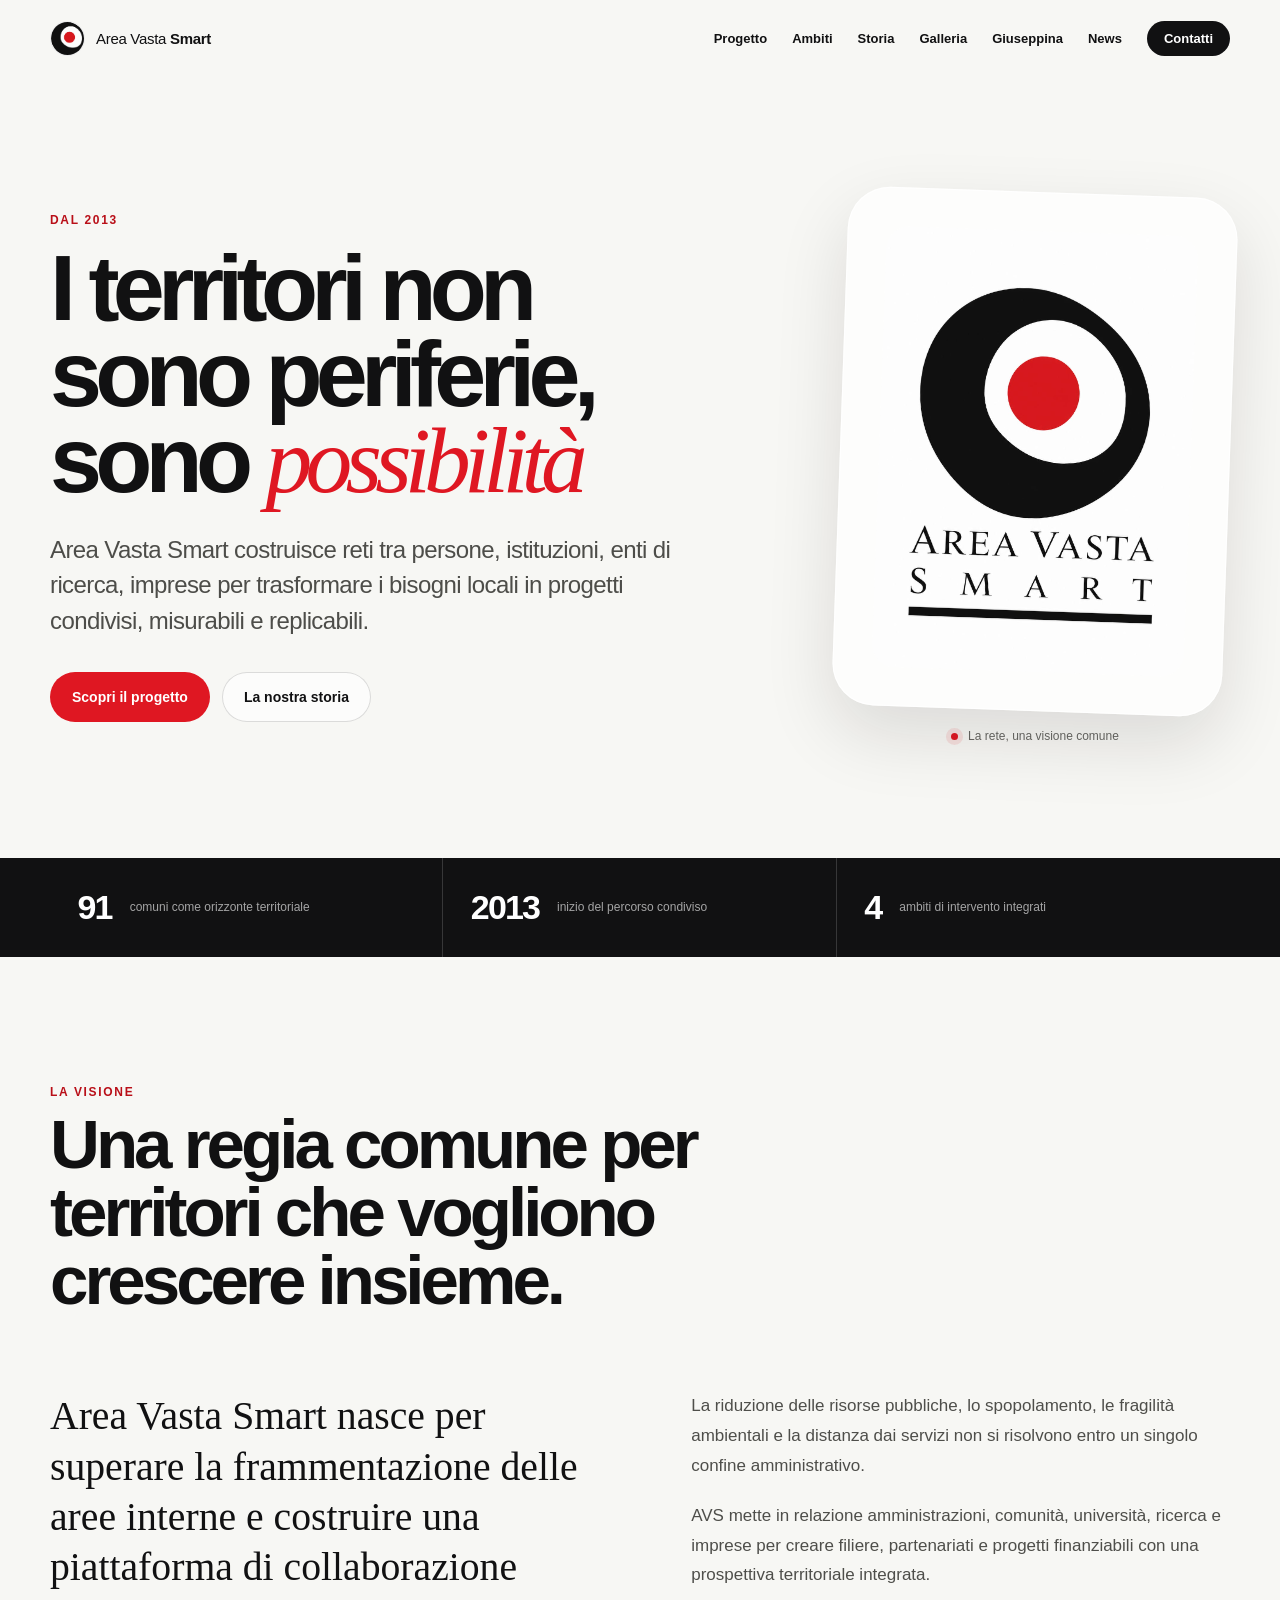
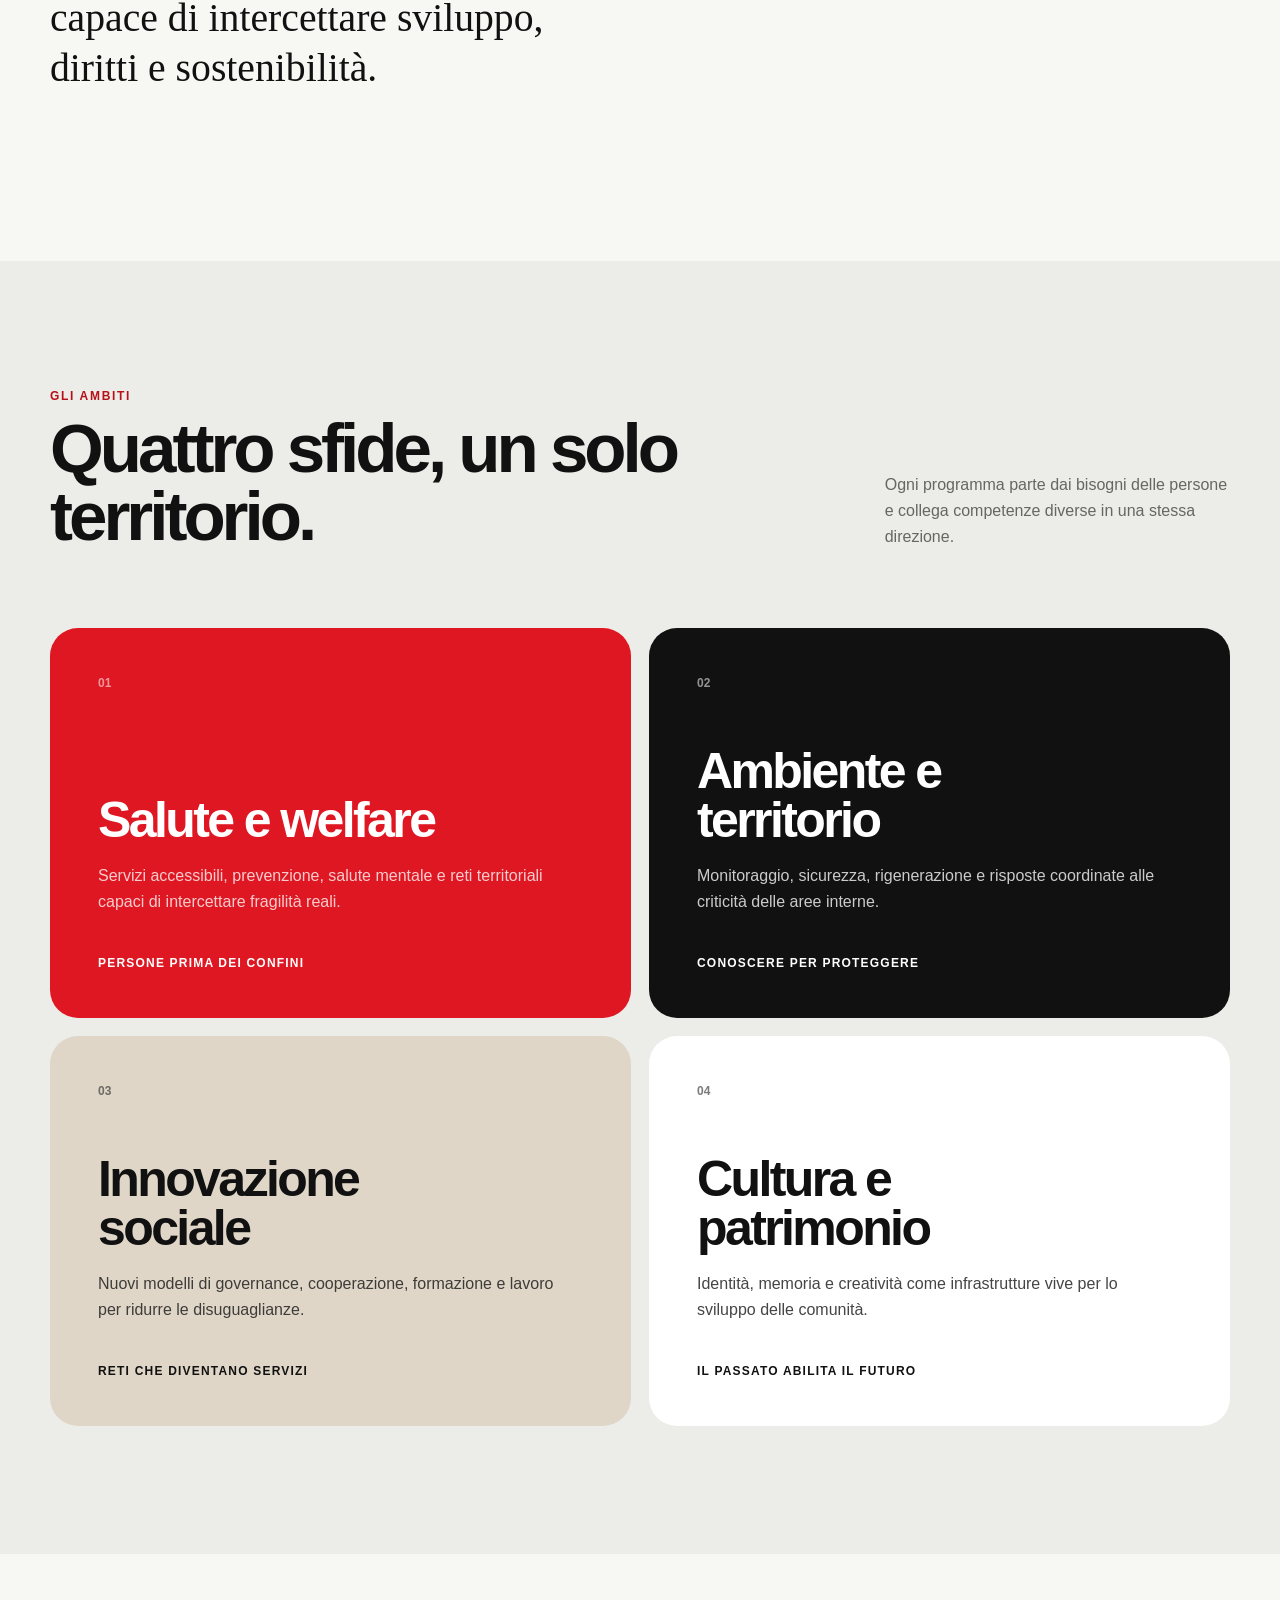
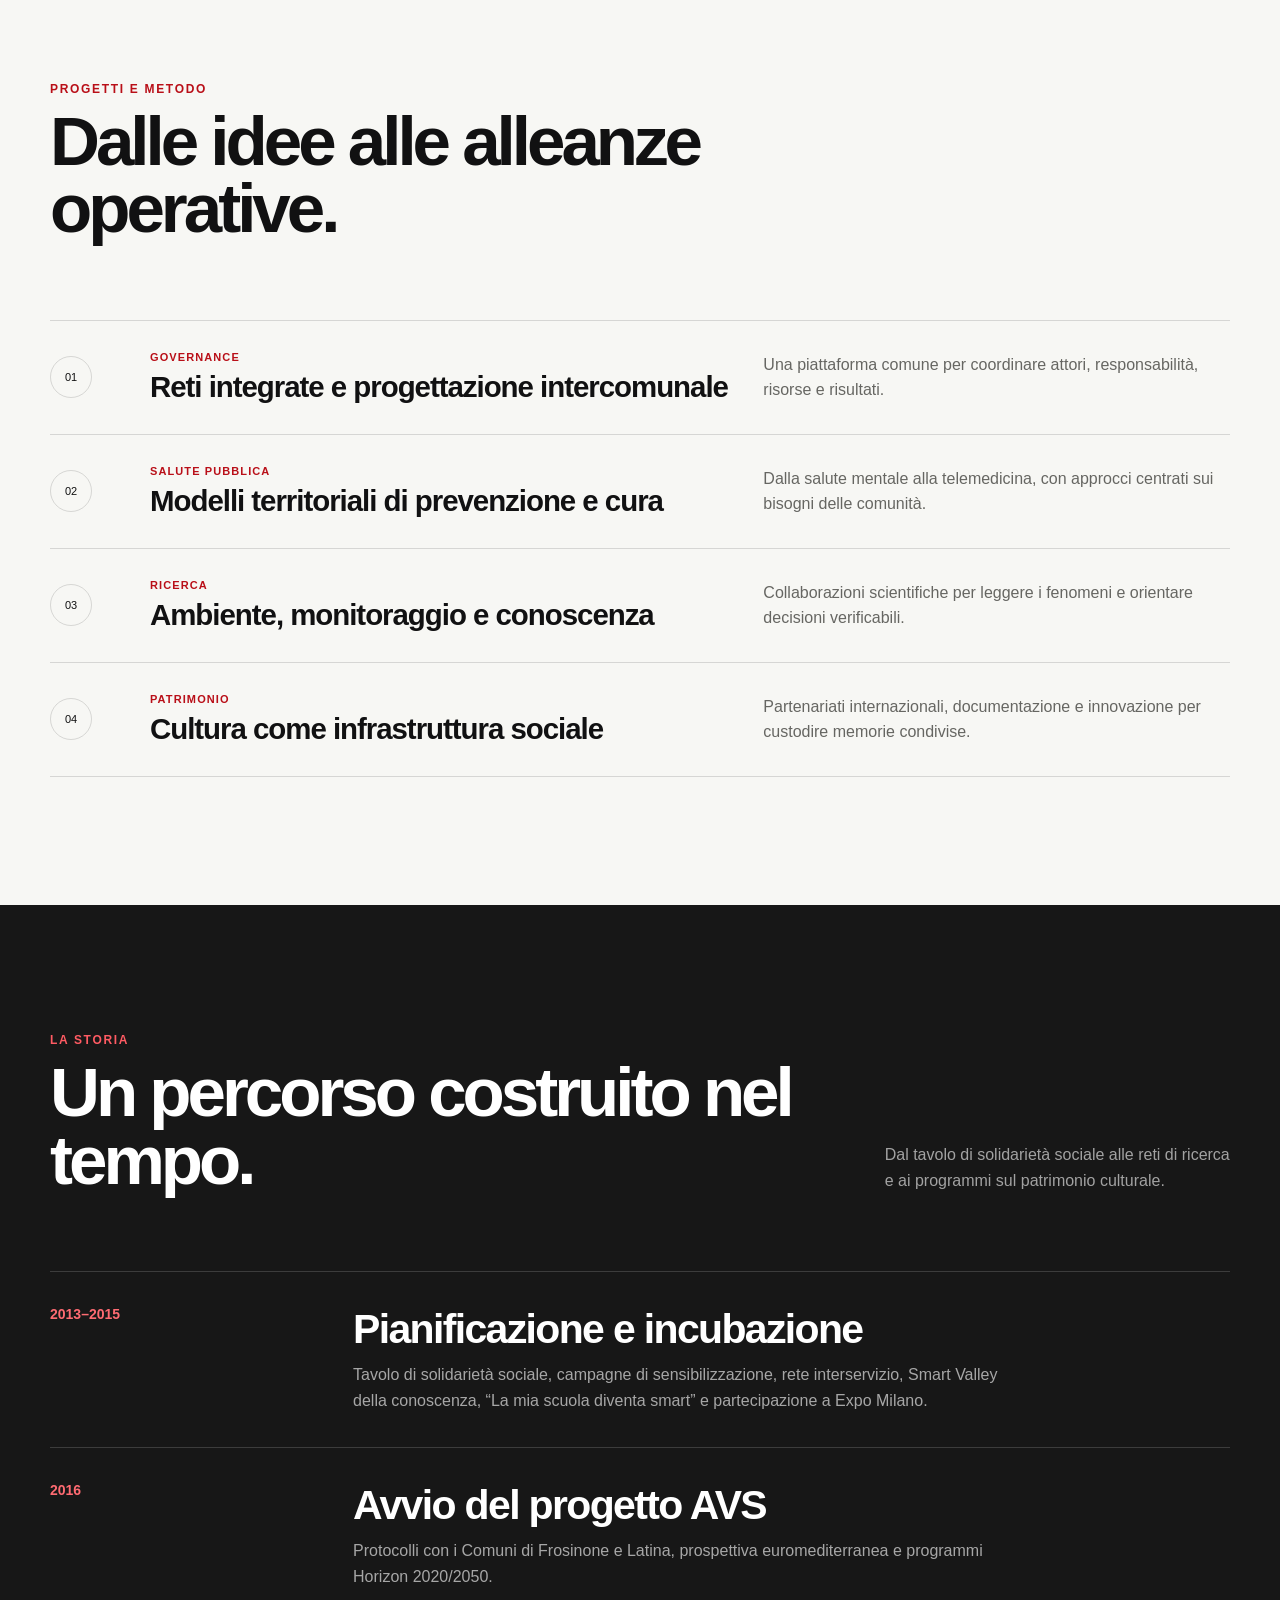
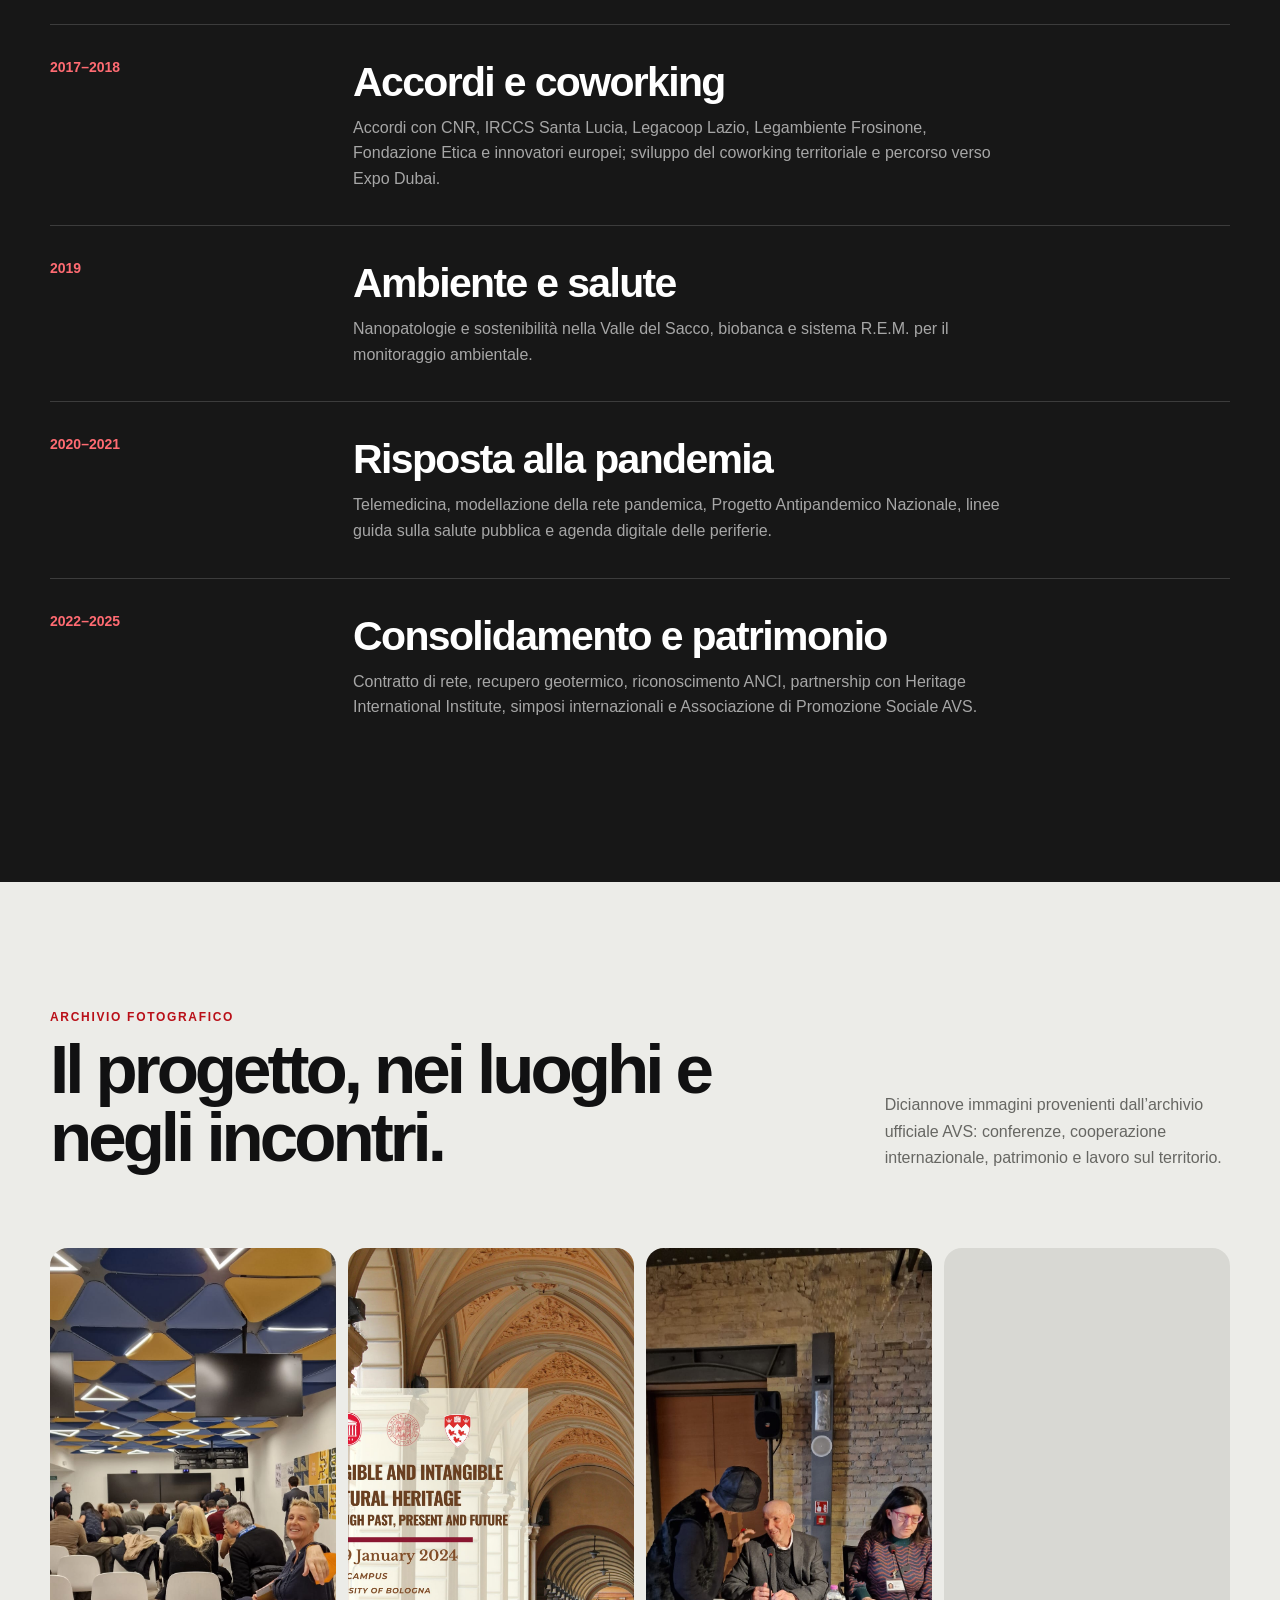
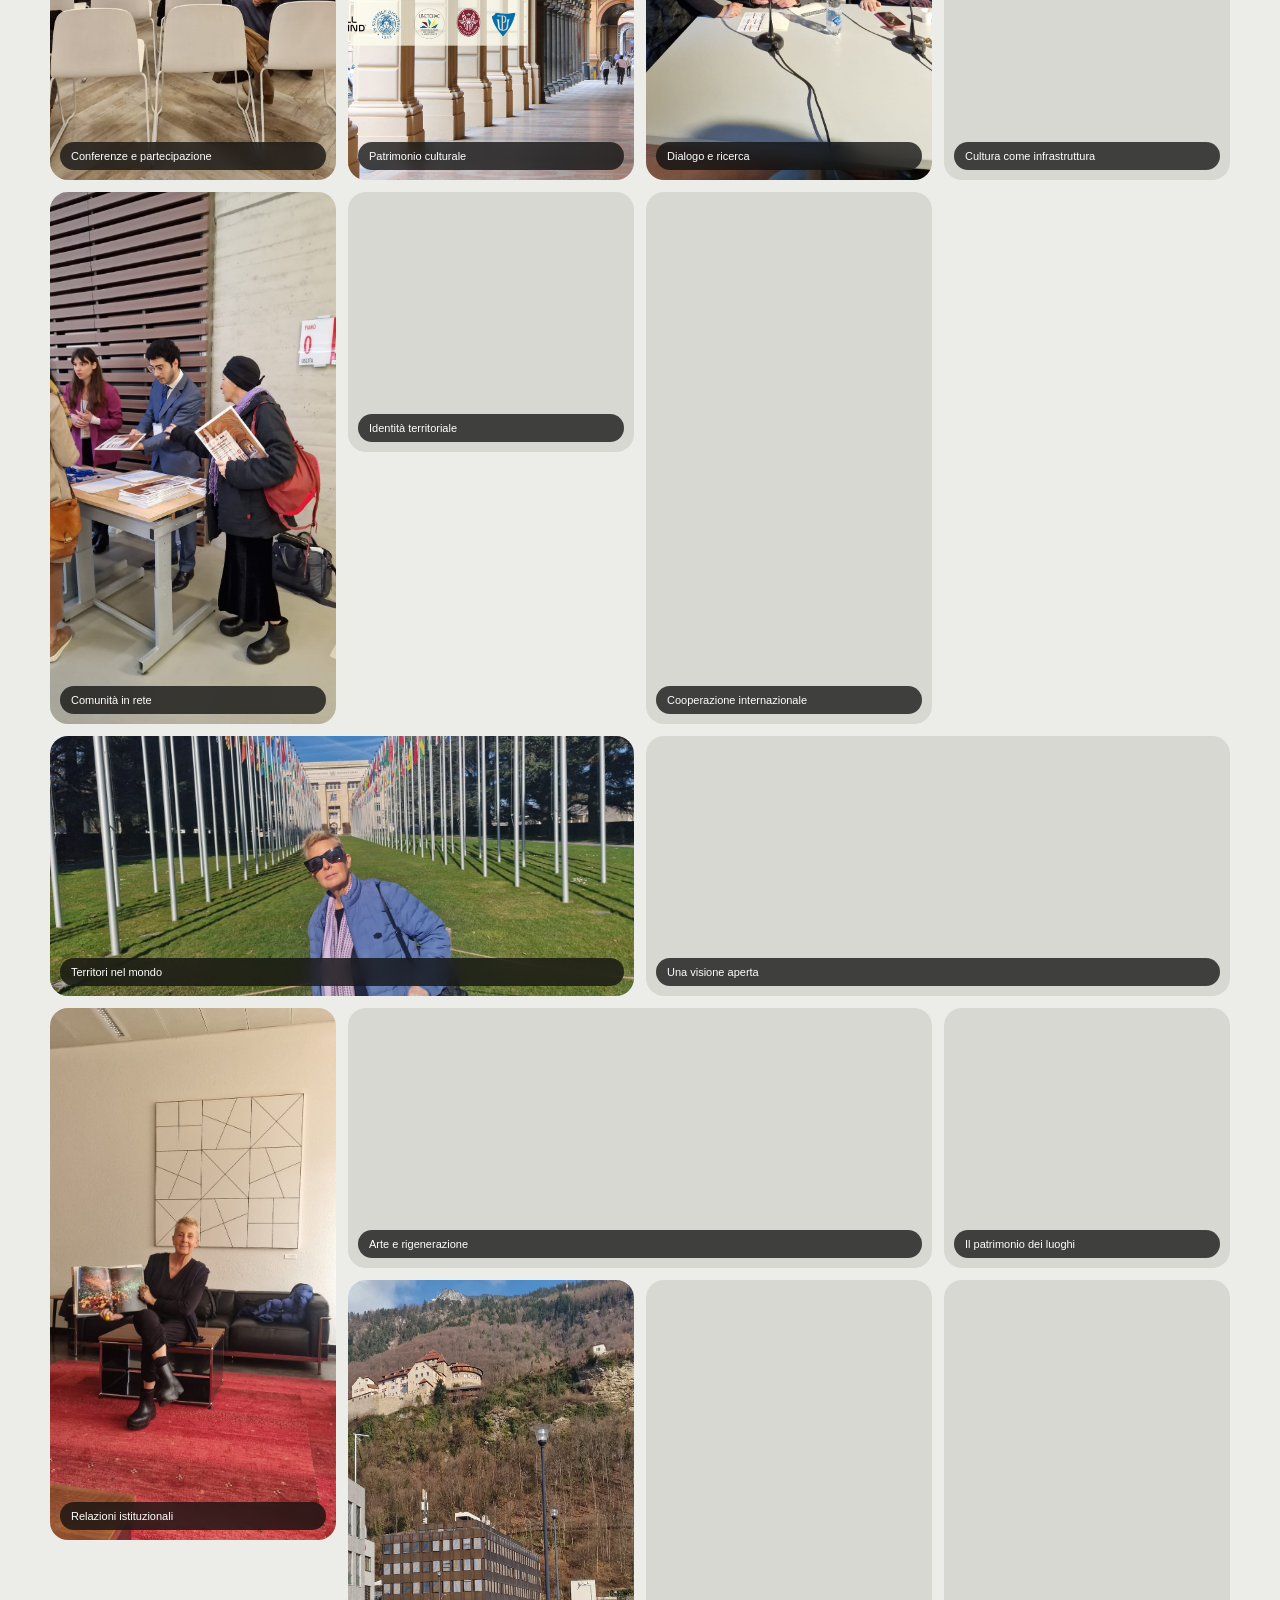
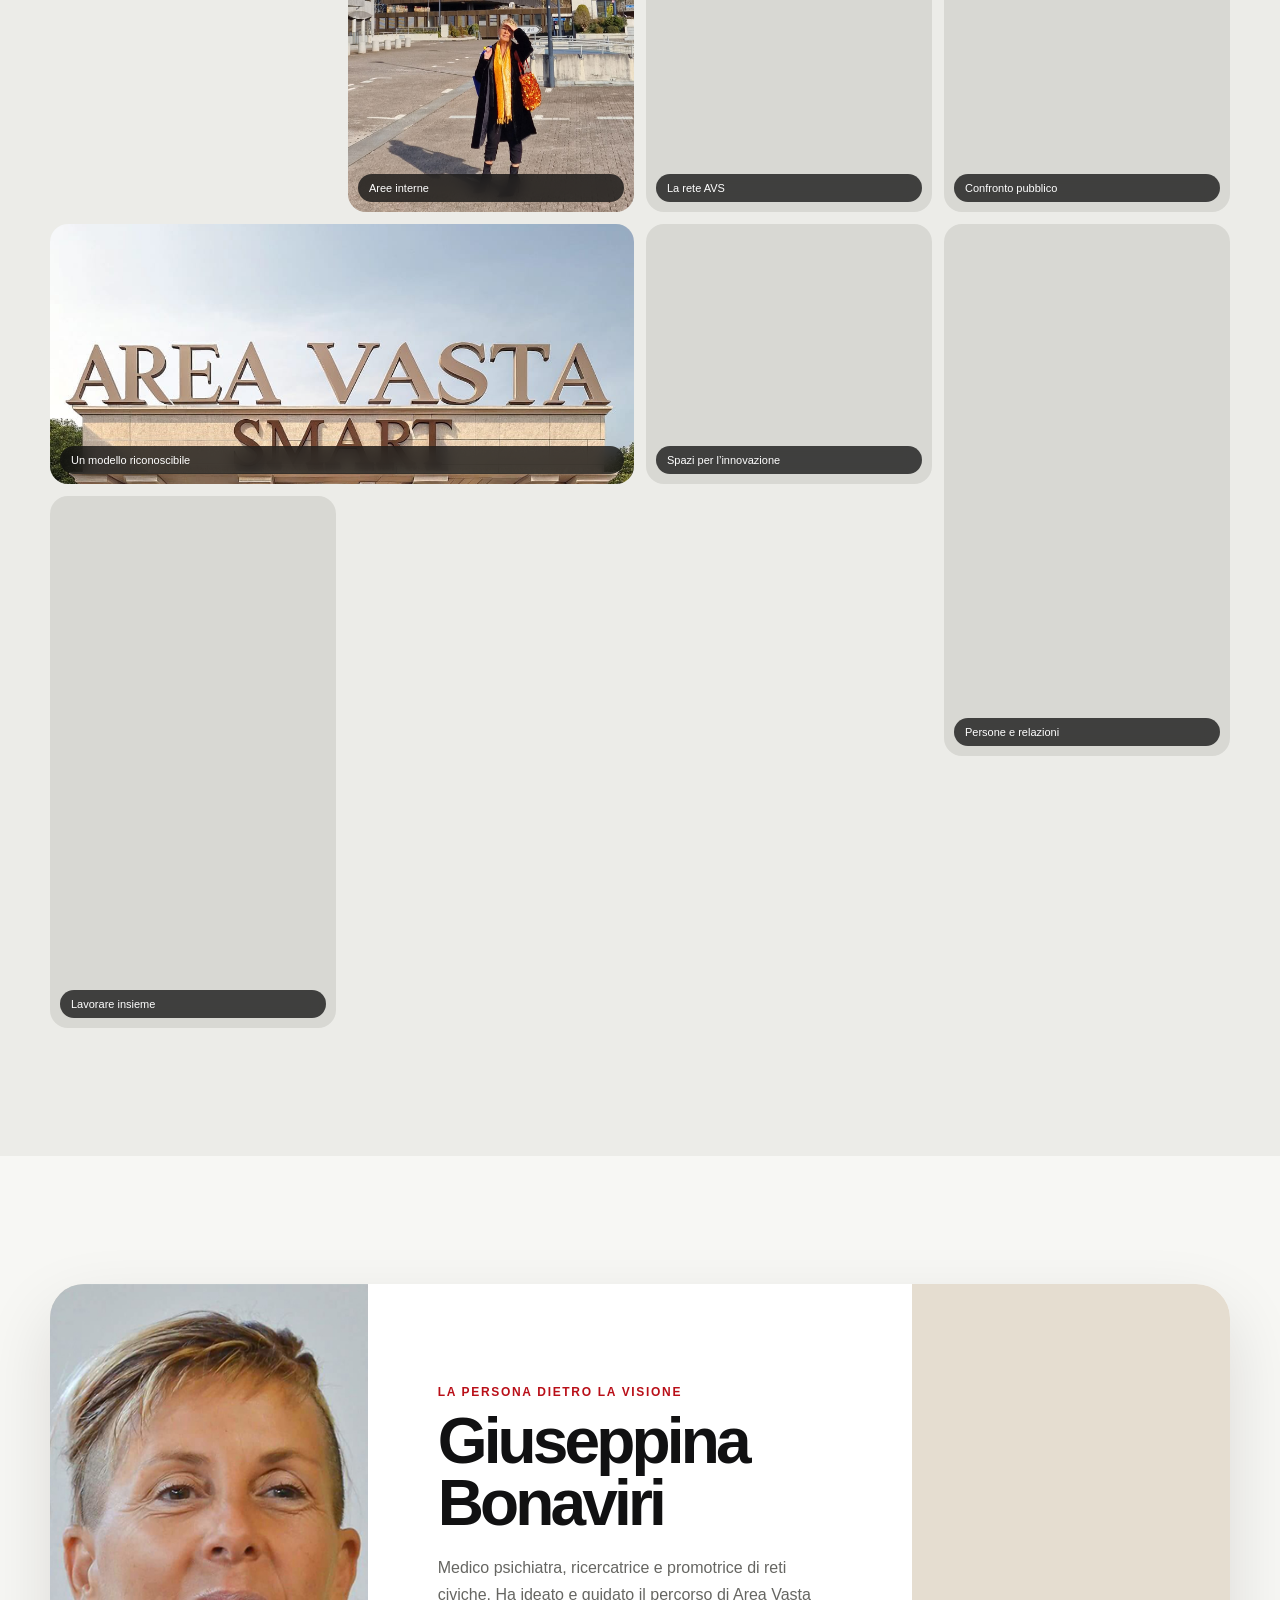
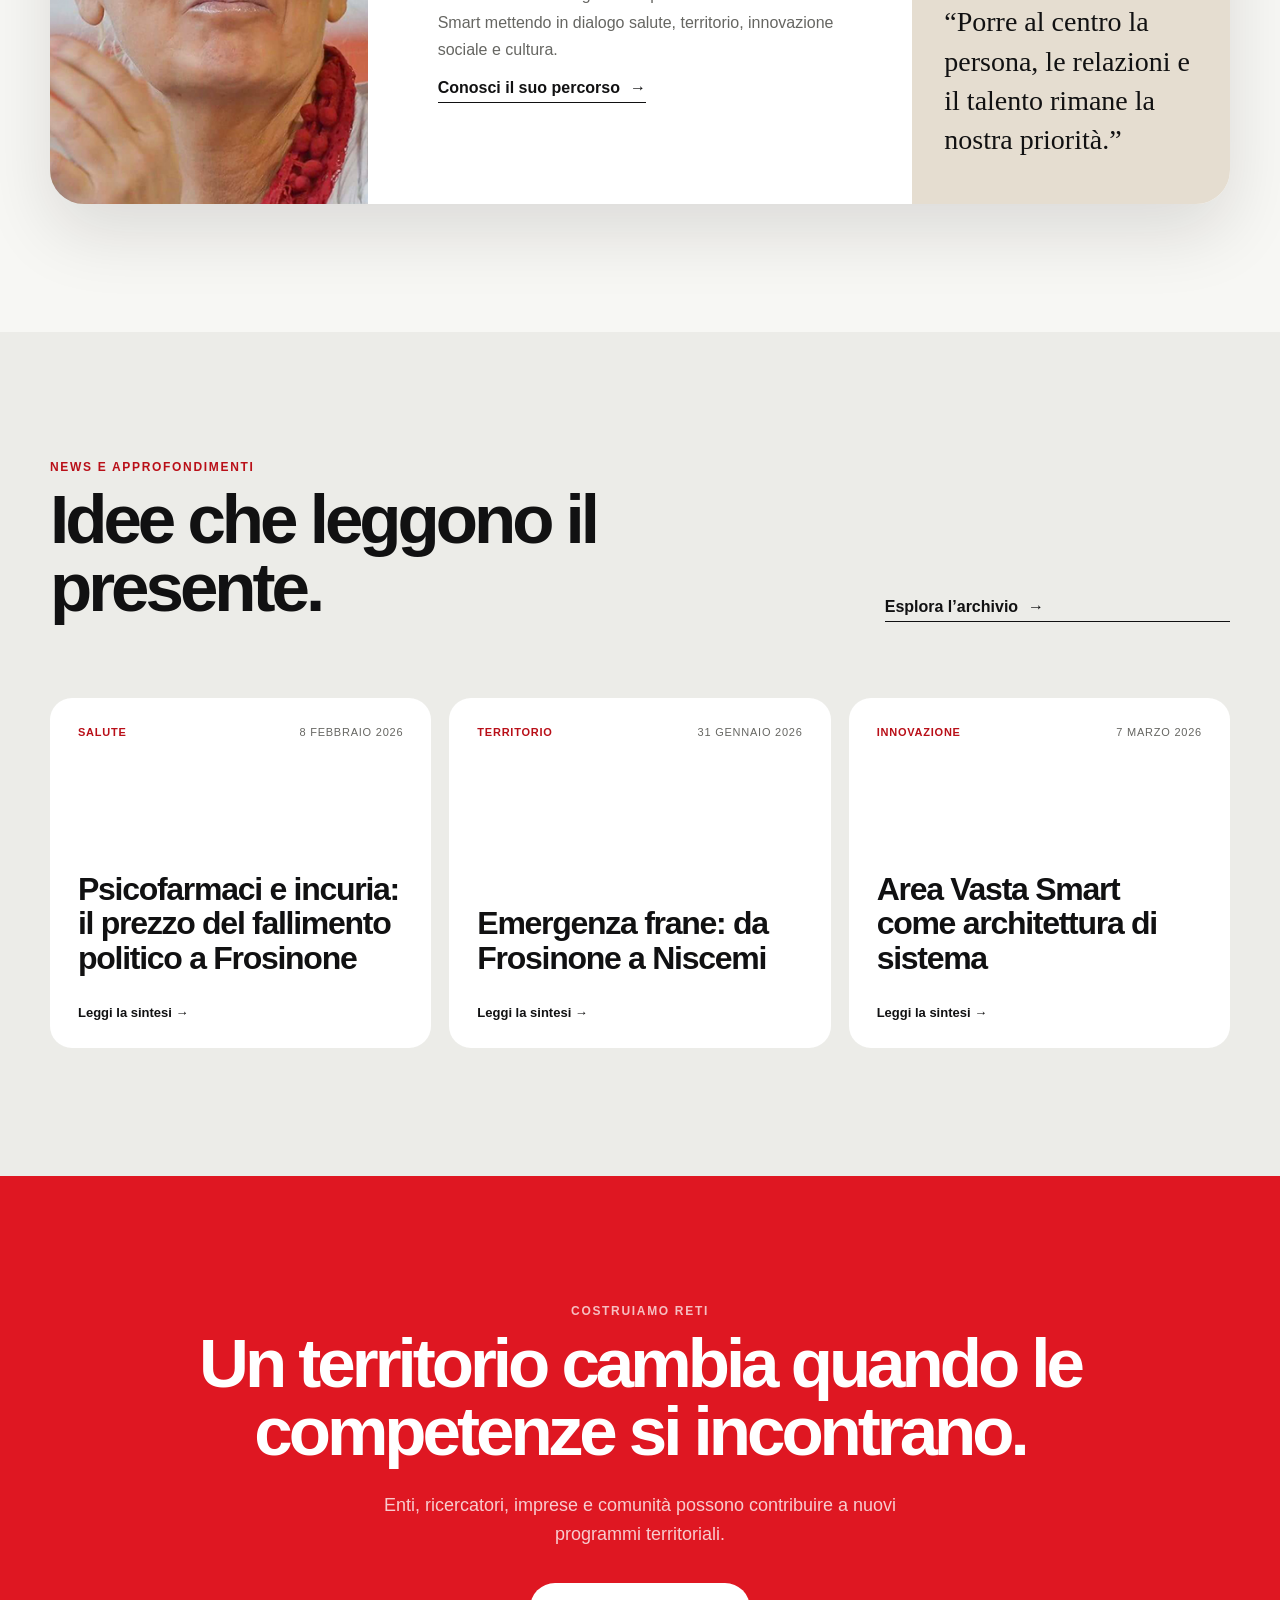
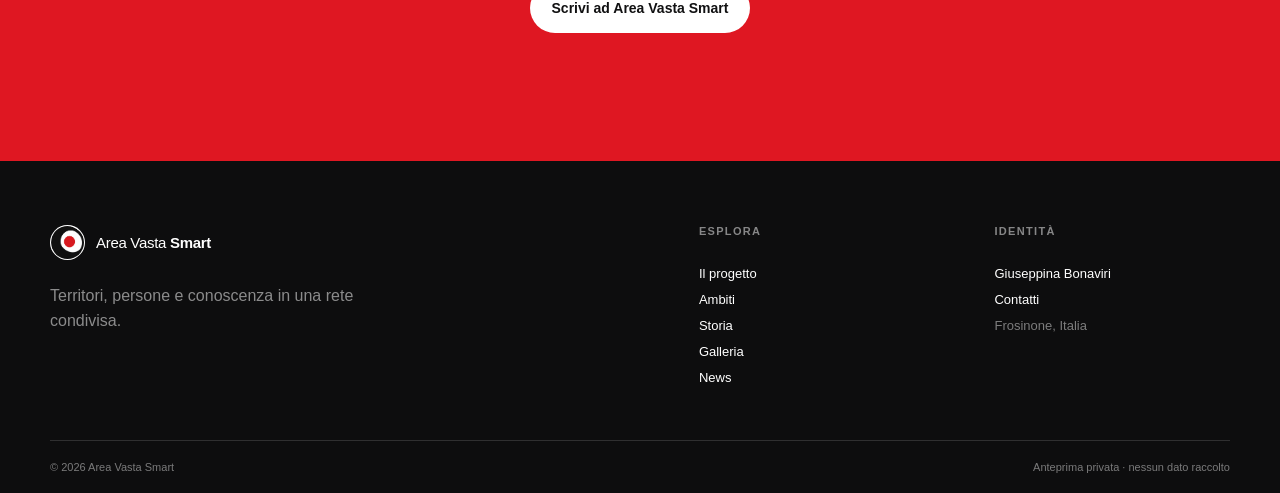
==== commit 56af152a: "Update Site source" ====
--- a/index.html
+++ b/index.html
@@ -29,7 +29,7 @@
   <main id="contenuto">
     <section class="hero shell" id="top">
       <div class="hero-copy-block">
-        <p class="eyebrow reveal">Dal 2013</p>
+        <p class="eyebrow reveal">dal 2013</p>
         <h1 class="reveal">I territori non sono periferie, sono <em>possibilità</em></h1>
         <p class="hero-copy reveal">Area Vasta Smart costruisce reti tra persone, istituzioni, enti di ricerca, imprese per trasformare i bisogni locali in progetti condivisi, misurabili e replicabili.</p>
         <div class="hero-actions reveal"><a class="button primary" href="#progetto">Scopri il progetto</a><a class="button quiet" href="#storia">La nostra storia</a></div>
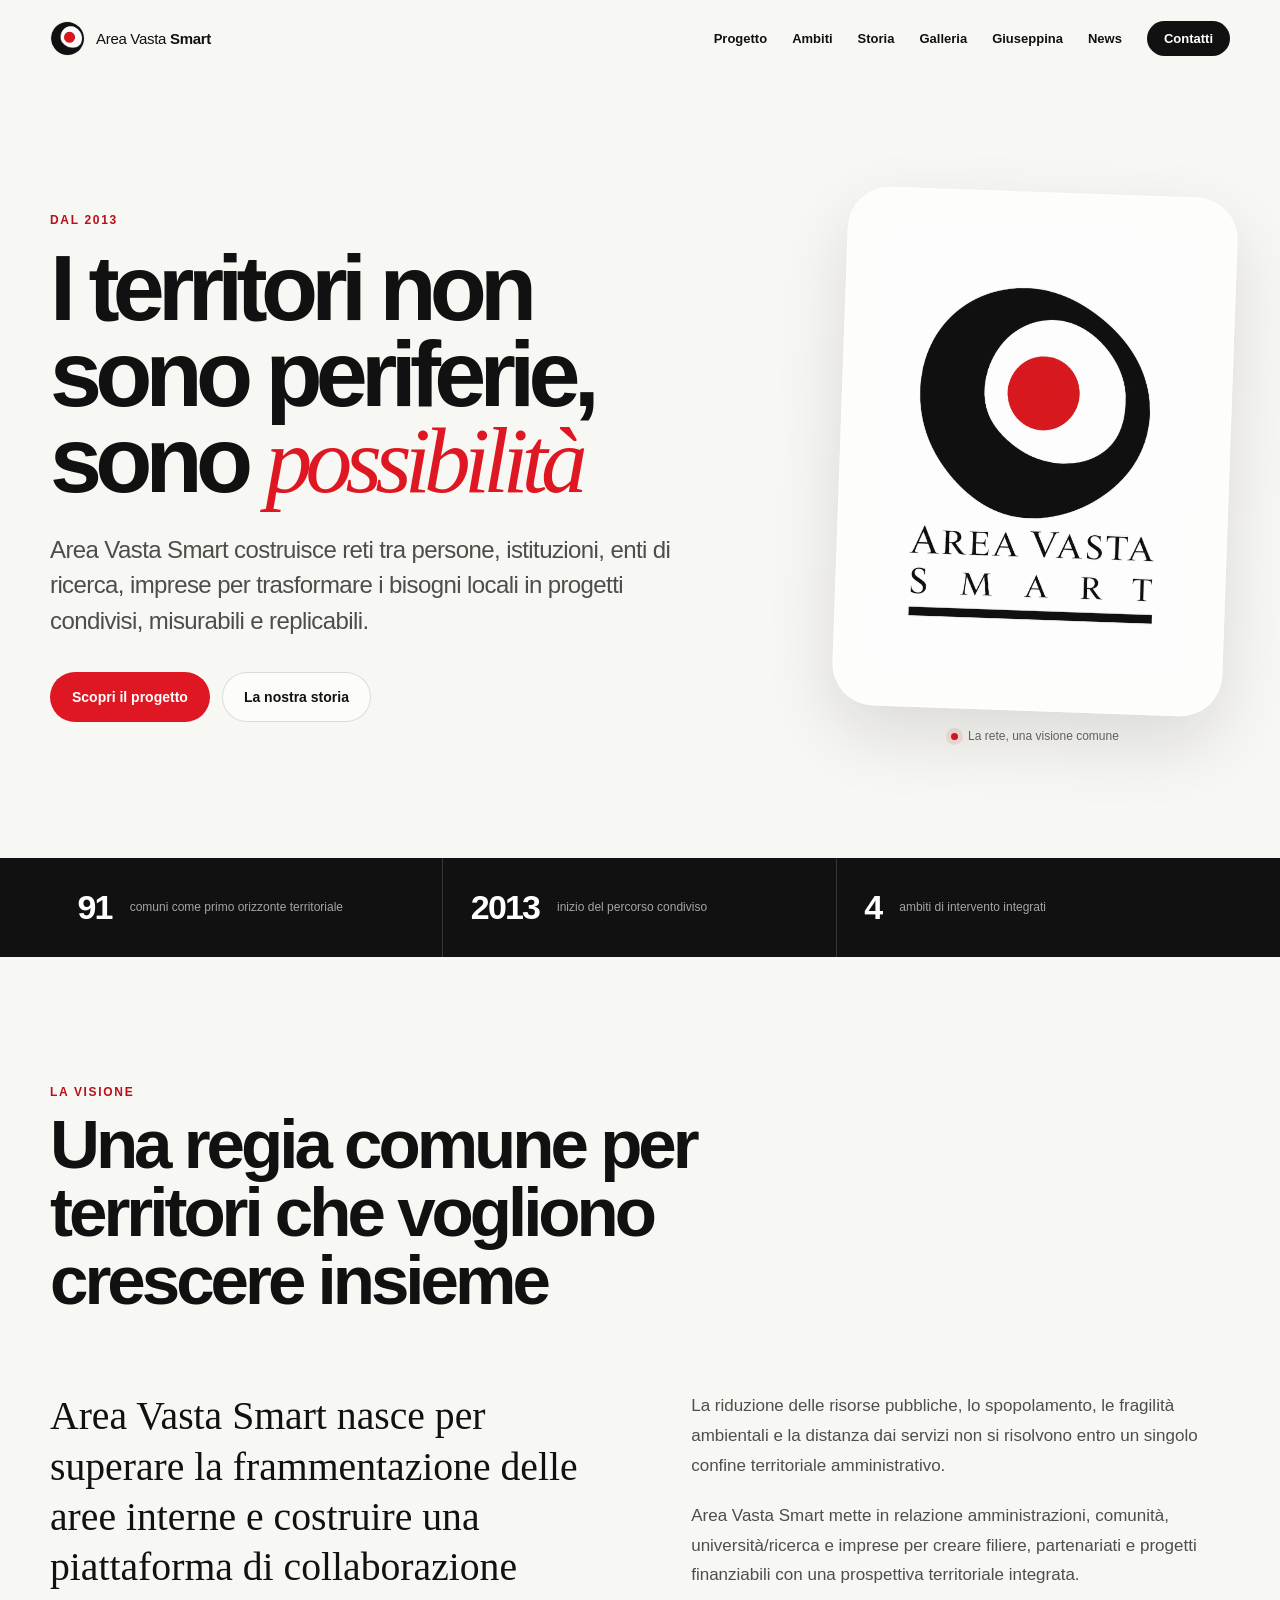
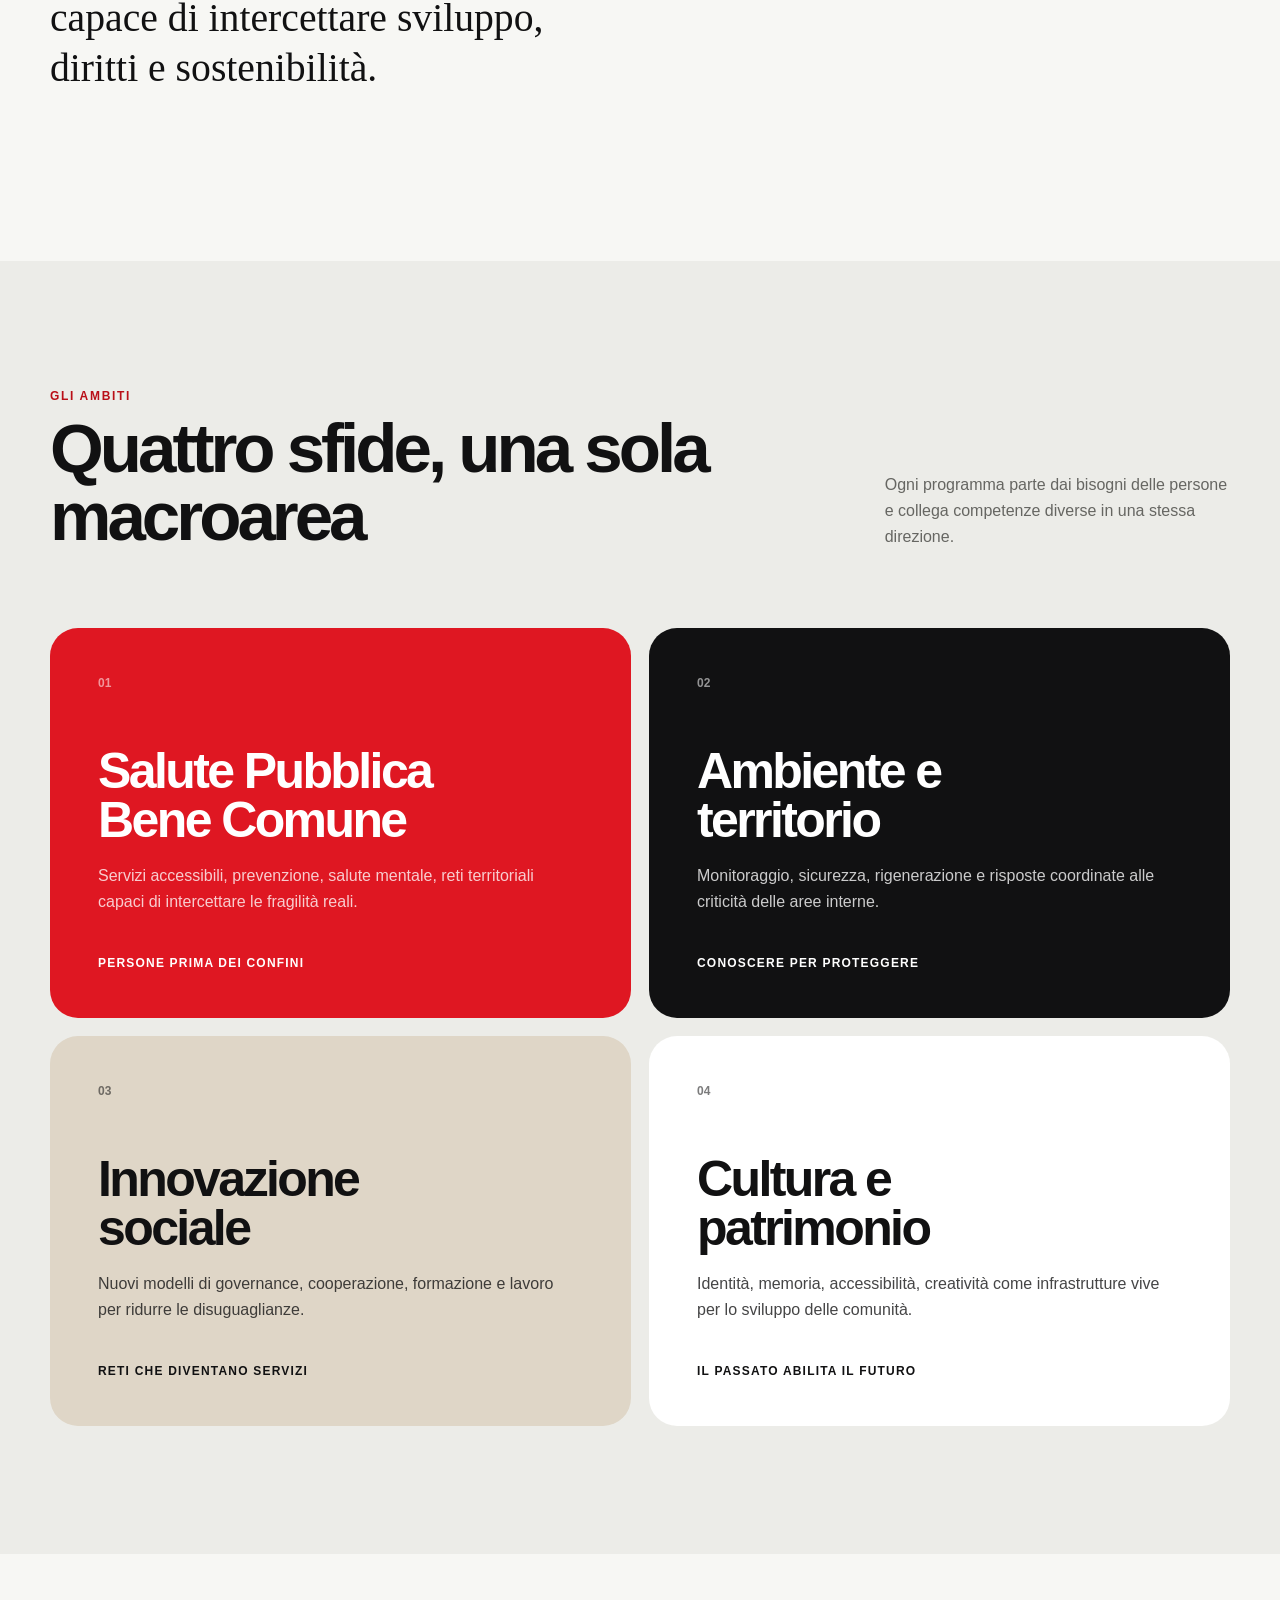
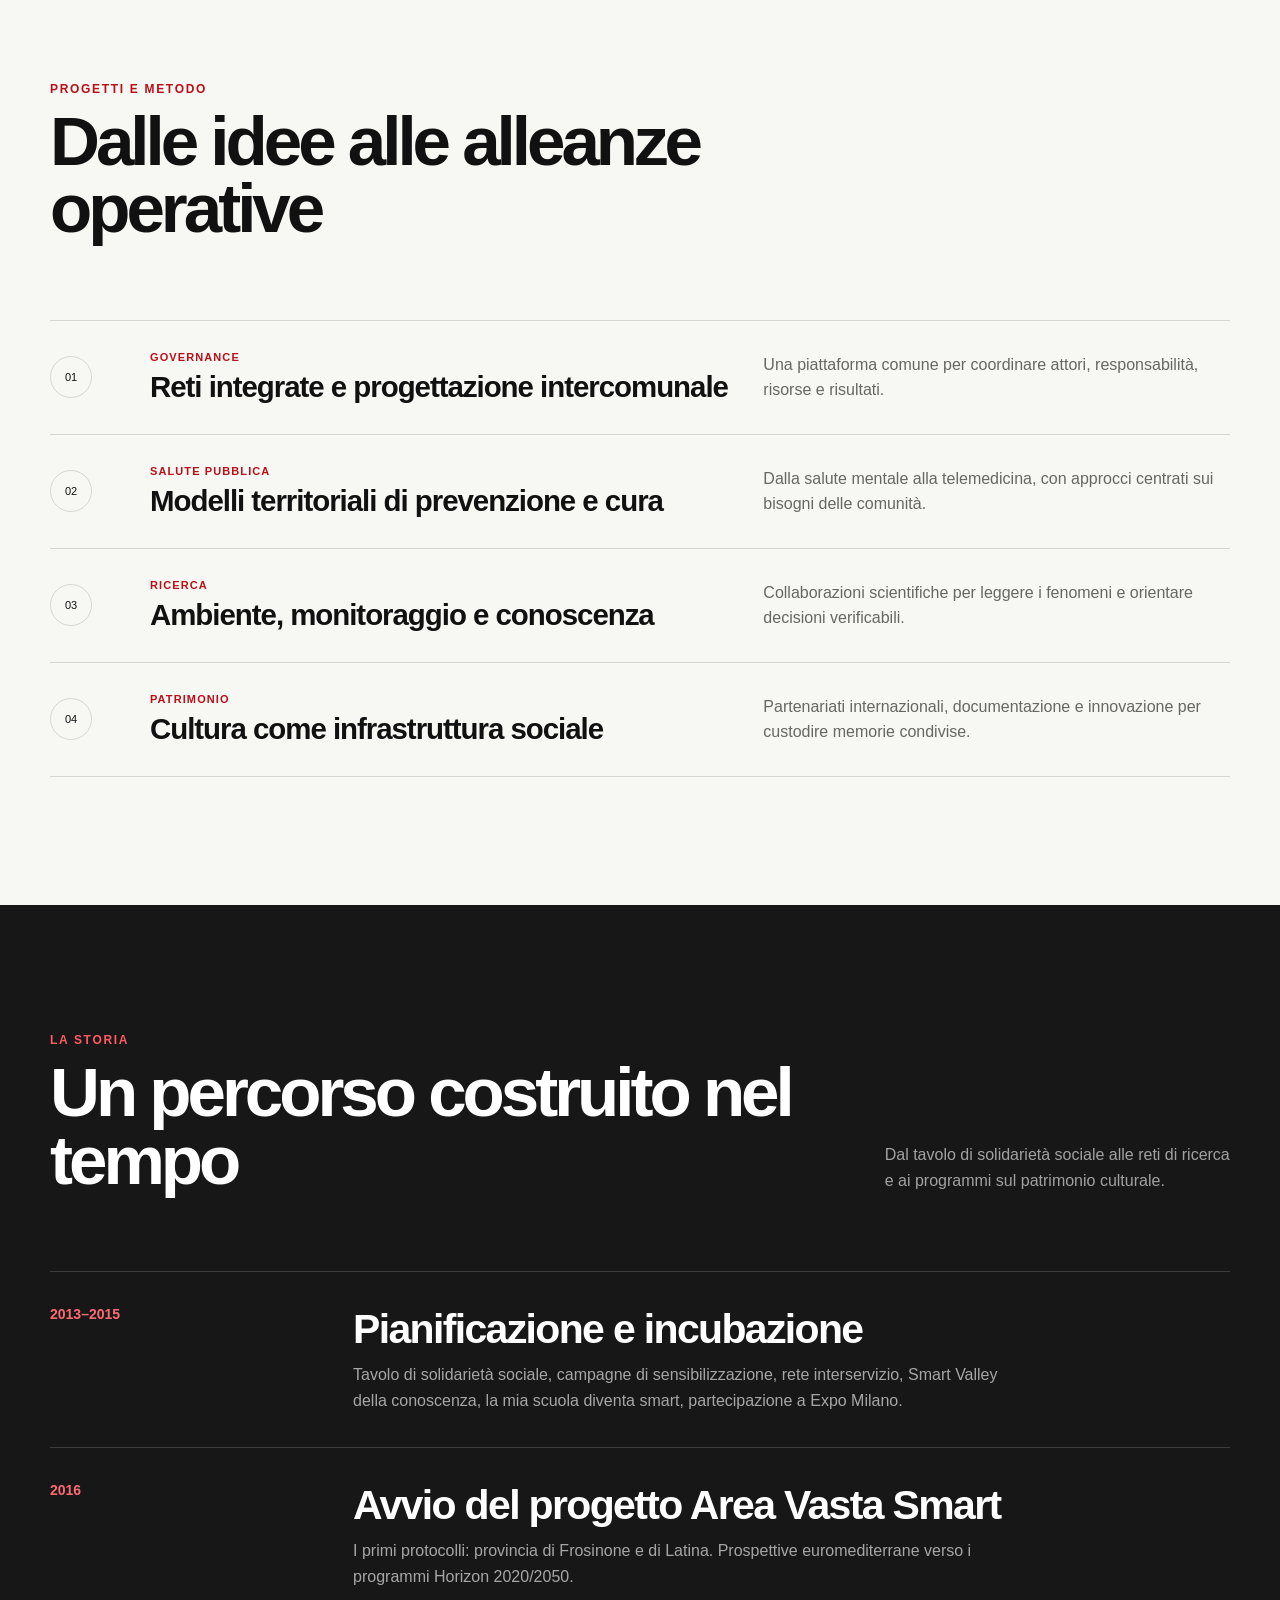
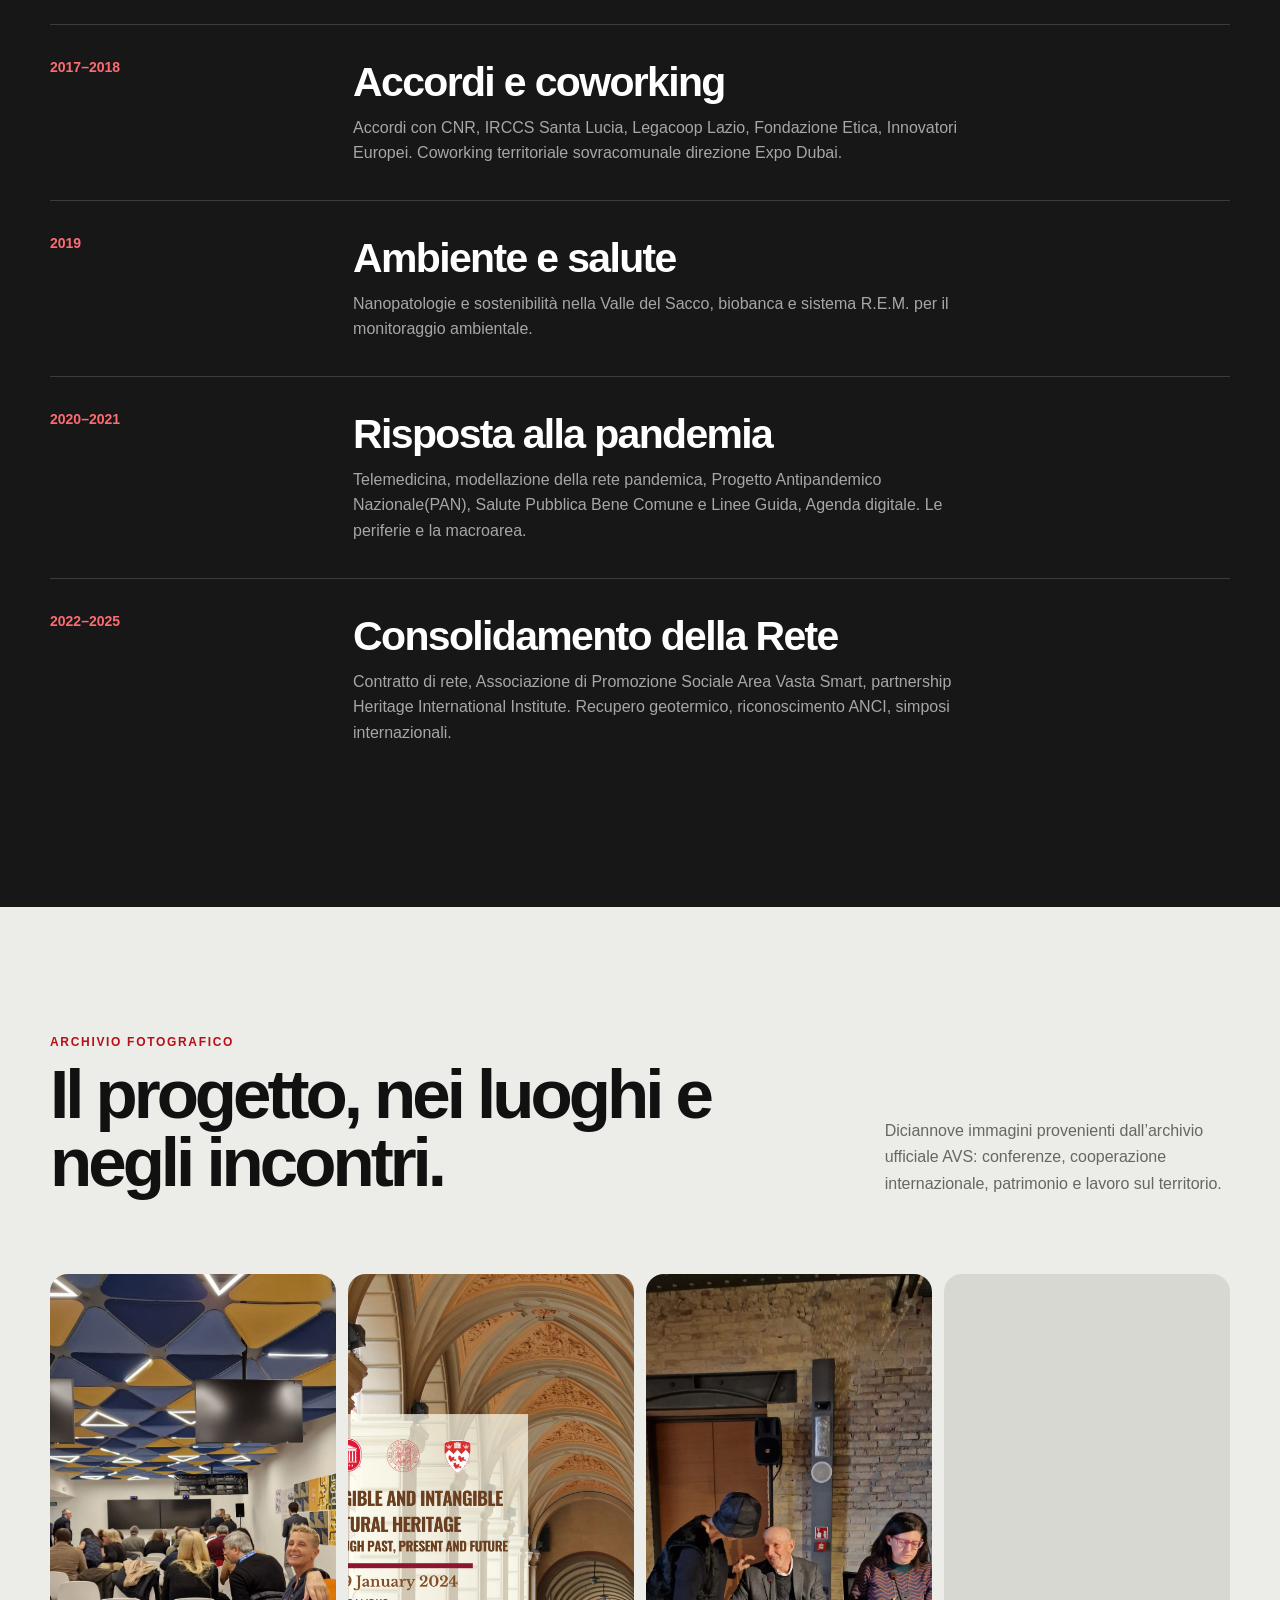
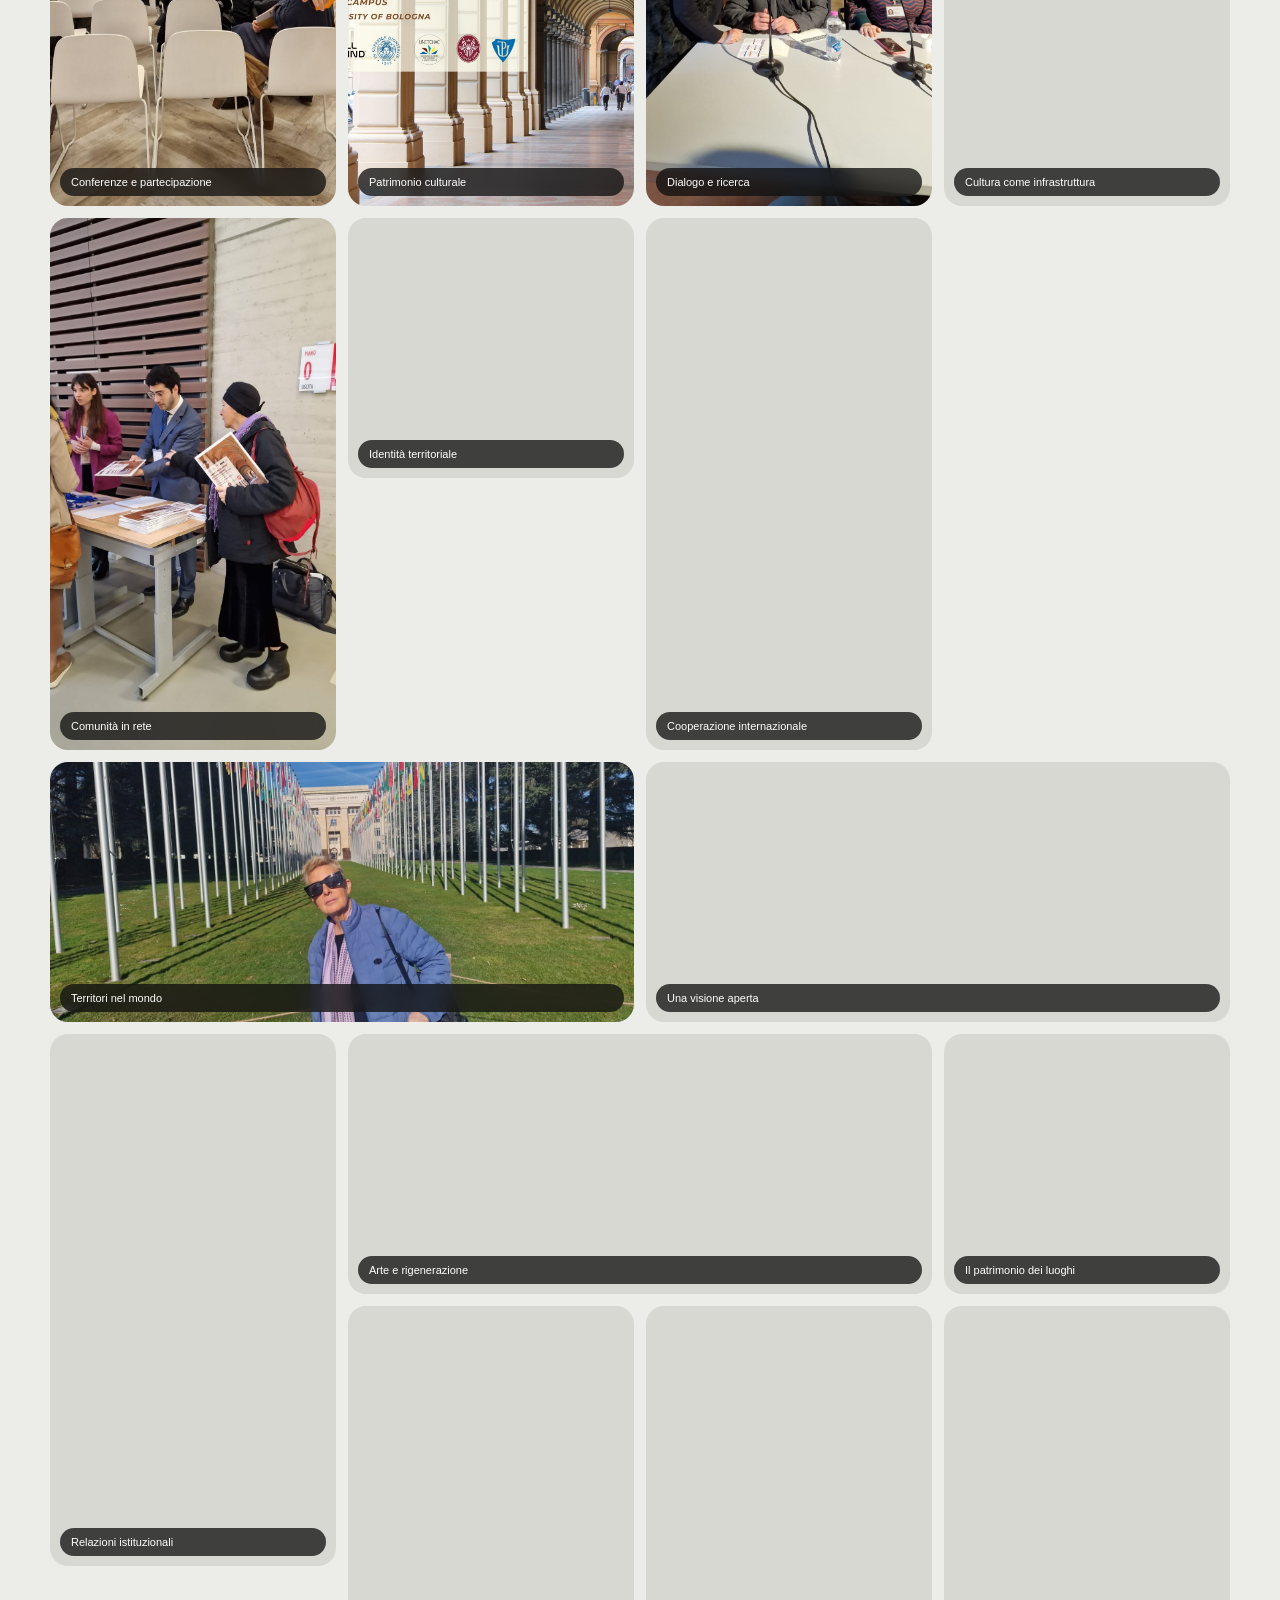
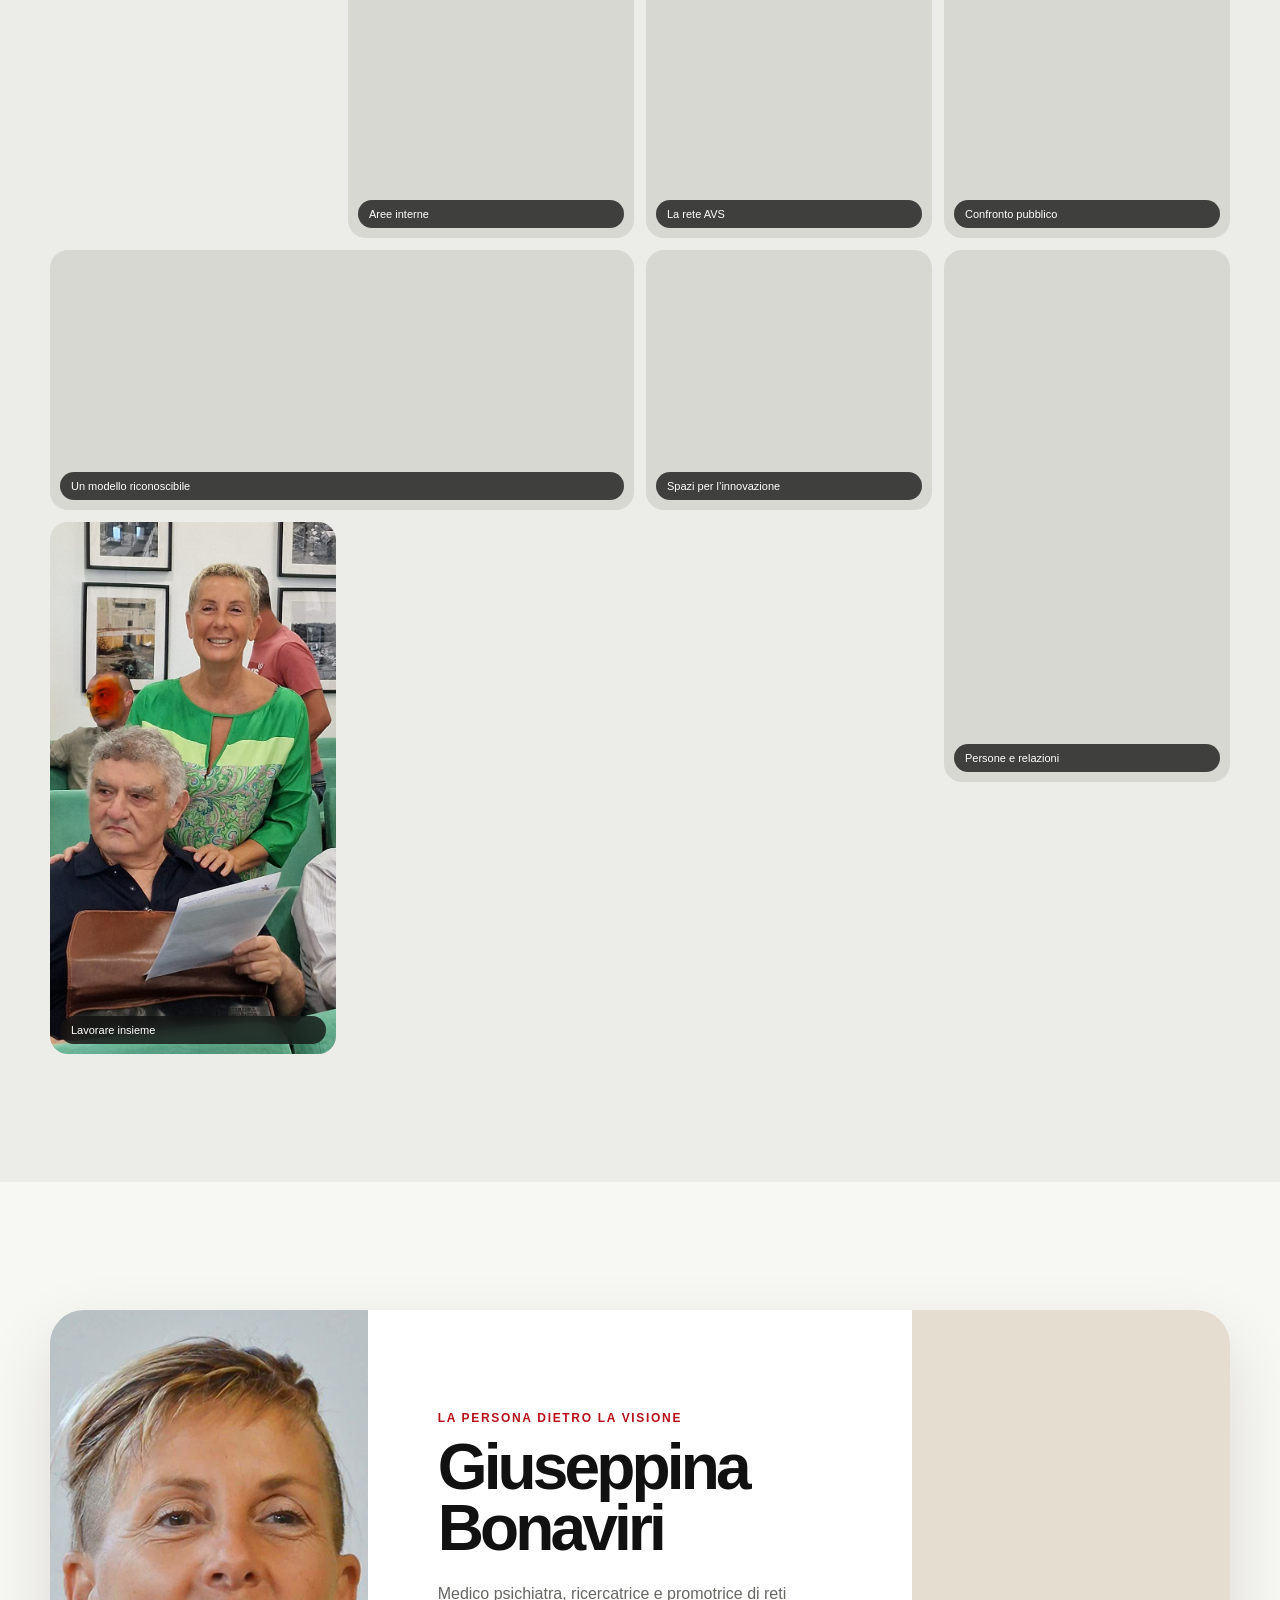
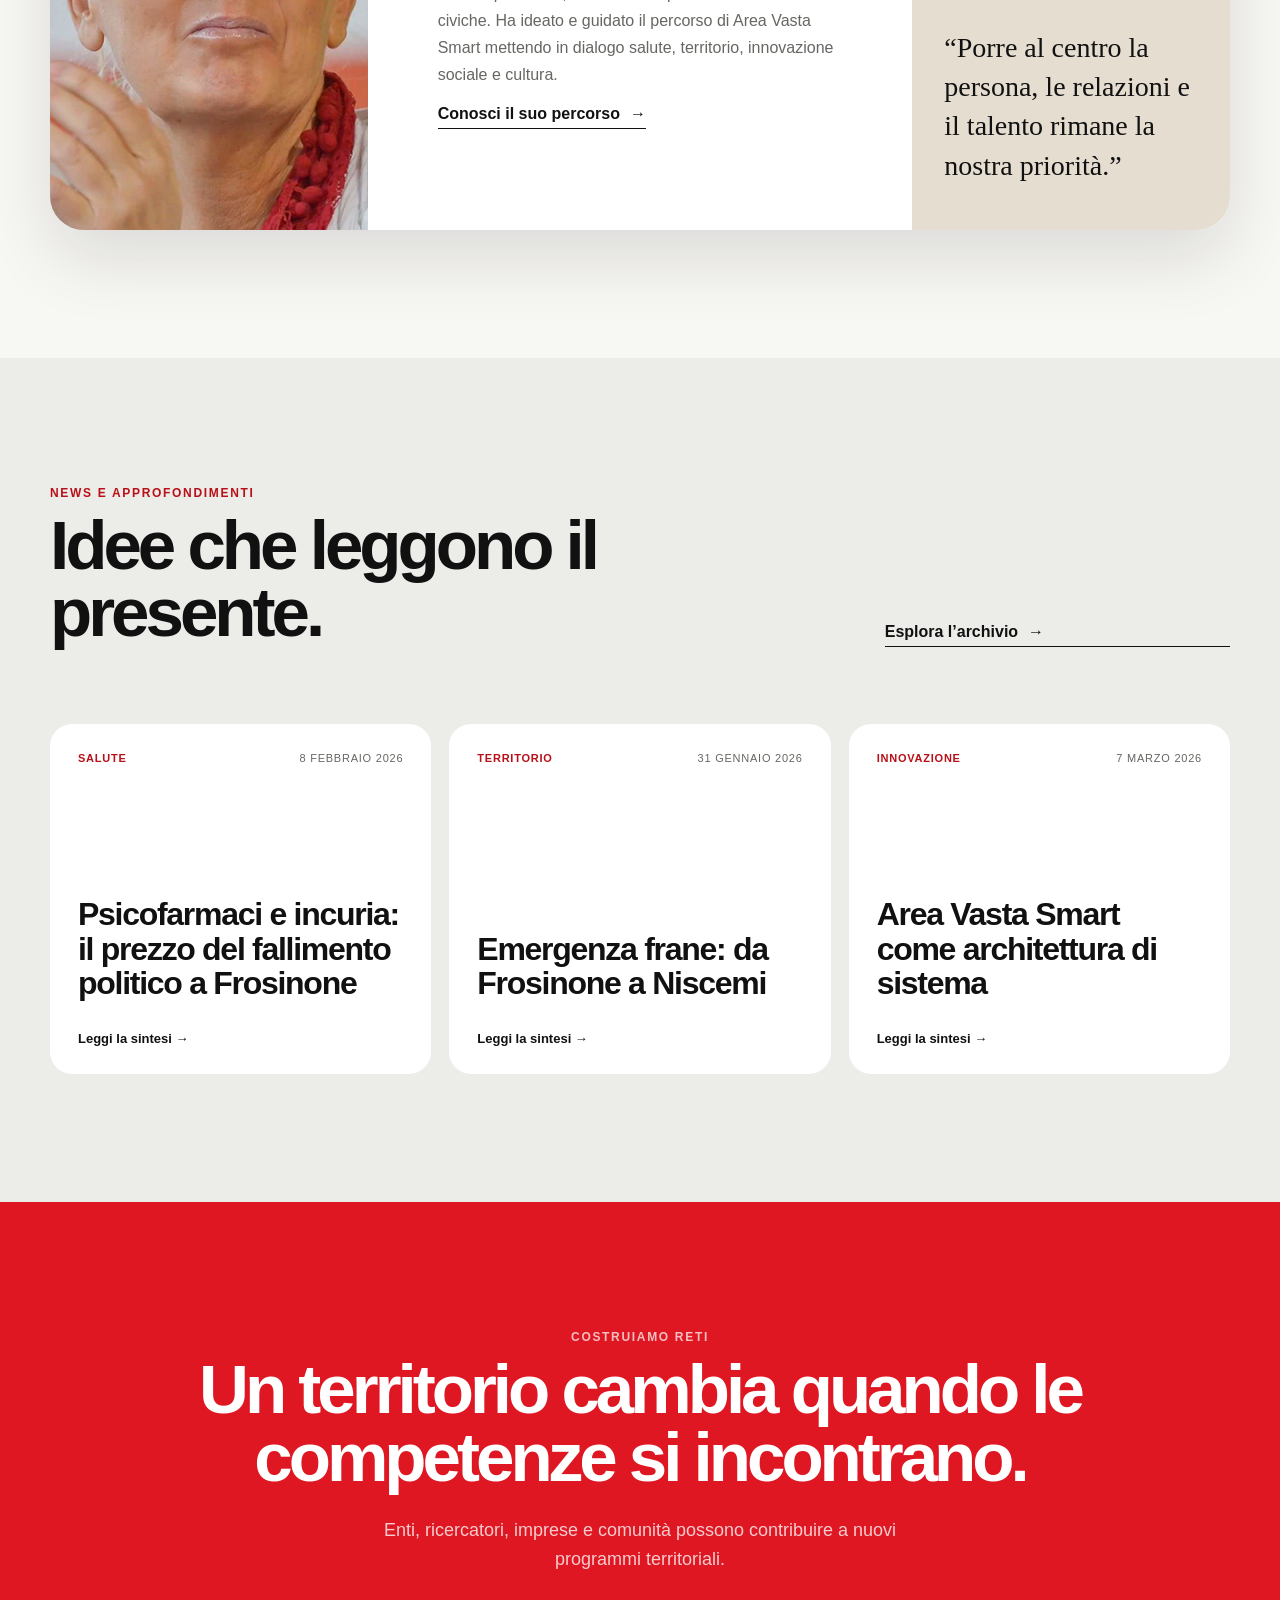
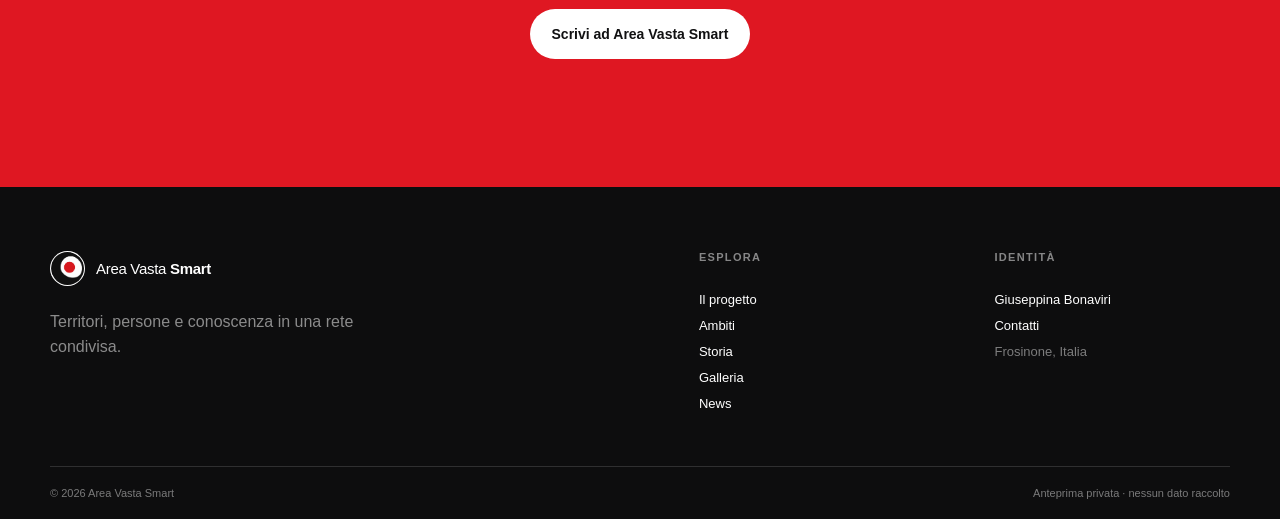
==== commit 6dd8f90c: "Update Area Vasta Smart homepage copy" ====
--- a/index.html
+++ b/index.html
@@ -37,25 +37,25 @@
       <div class="hero-symbol reveal" aria-label="Logo Area Vasta Smart"><div class="logo-card"><img src="assets/area-vasta-smart-logo-2026-v1.jpg" alt="Area Vasta Smart" /></div><p><span></span> La rete, una visione comune</p></div>
     </section>
 
-    <section class="proof-strip" aria-label="Punti chiave"><div class="shell proof-grid"><p><strong>91</strong><span>comuni come orizzonte territoriale</span></p><p><strong>2013</strong><span>inizio del percorso condiviso</span></p><p><strong>4</strong><span>ambiti di intervento integrati</span></p></div></section>
+    <section class="proof-strip" aria-label="Punti chiave"><div class="shell proof-grid"><p><strong>91</strong><span>comuni come primo orizzonte territoriale</span></p><p><strong>2013</strong><span>inizio del percorso condiviso</span></p><p><strong>4</strong><span>ambiti di intervento integrati</span></p></div></section>
 
     <section class="intro shell section" id="progetto">
-      <div class="section-heading reveal"><p class="section-kicker">La visione</p><h2>Una regia comune per territori che vogliono crescere insieme.</h2></div>
-      <div class="intro-grid"><p class="lead reveal">Area Vasta Smart nasce per superare la frammentazione delle aree interne e costruire una piattaforma di collaborazione capace di intercettare sviluppo, diritti e sostenibilità.</p><div class="body-copy reveal"><p>La riduzione delle risorse pubbliche, lo spopolamento, le fragilità ambientali e la distanza dai servizi non si risolvono entro un singolo confine amministrativo.</p><p>AVS mette in relazione amministrazioni, comunità, università, ricerca e imprese per creare filiere, partenariati e progetti finanziabili con una prospettiva territoriale integrata.</p></div></div>
+      <div class="section-heading reveal"><p class="section-kicker">La visione</p><h2>Una regia comune per territori che vogliono crescere insieme</h2></div>
+      <div class="intro-grid"><p class="lead reveal">Area Vasta Smart nasce per superare la frammentazione delle aree interne e costruire una piattaforma di collaborazione capace di intercettare sviluppo, diritti e sostenibilità.</p><div class="body-copy reveal"><p>La riduzione delle risorse pubbliche, lo spopolamento, le fragilità ambientali e la distanza dai servizi non si risolvono entro un singolo confine territoriale amministrativo.</p><p>Area Vasta Smart mette in relazione amministrazioni, comunità, università/ricerca e imprese per creare filiere, partenariati e progetti finanziabili con una prospettiva territoriale integrata.</p></div></div>
     </section>
 
     <section class="pillars section" id="ambiti"><div class="shell">
-      <div class="section-heading split reveal"><div><p class="section-kicker">Gli ambiti</p><h2>Quattro sfide, un solo territorio.</h2></div><p>Ogni programma parte dai bisogni delle persone e collega competenze diverse in una stessa direzione.</p></div>
+      <div class="section-heading split reveal"><div><p class="section-kicker">Gli ambiti</p><h2>Quattro sfide, una sola macroarea</h2></div><p>Ogni programma parte dai bisogni delle persone e collega competenze diverse in una stessa direzione.</p></div>
       <div class="pillar-grid">
-        <article class="pillar-card coral reveal"><span>01</span><h3>Salute e welfare</h3><p>Servizi accessibili, prevenzione, salute mentale e reti territoriali capaci di intercettare fragilità reali.</p><b>Persone prima dei confini</b></article>
+        <article class="pillar-card coral reveal"><span>01</span><h3>Salute Pubblica Bene Comune</h3><p>Servizi accessibili, prevenzione, salute mentale, reti territoriali capaci di intercettare le fragilità reali.</p><b>Persone prima dei confini</b></article>
         <article class="pillar-card ink reveal"><span>02</span><h3>Ambiente e territorio</h3><p>Monitoraggio, sicurezza, rigenerazione e risposte coordinate alle criticità delle aree interne.</p><b>Conoscere per proteggere</b></article>
         <article class="pillar-card sand reveal"><span>03</span><h3>Innovazione sociale</h3><p>Nuovi modelli di governance, cooperazione, formazione e lavoro per ridurre le disuguaglianze.</p><b>Reti che diventano servizi</b></article>
-        <article class="pillar-card white reveal"><span>04</span><h3>Cultura e patrimonio</h3><p>Identità, memoria e creatività come infrastrutture vive per lo sviluppo delle comunità.</p><b>Il passato abilita il futuro</b></article>
+        <article class="pillar-card white reveal"><span>04</span><h3>Cultura e patrimonio</h3><p>Identità, memoria, accessibilità, creatività come infrastrutture vive per lo sviluppo delle comunità.</p><b>Il passato abilita il futuro</b></article>
       </div>
     </div></section>
 
     <section class="projects shell section" aria-labelledby="progetti-title">
-      <div class="section-heading reveal"><p class="section-kicker">Progetti e metodo</p><h2 id="progetti-title">Dalle idee alle alleanze operative.</h2></div>
+      <div class="section-heading reveal"><p class="section-kicker">Progetti e metodo</p><h2 id="progetti-title">Dalle idee alle alleanze operative</h2></div>
       <div class="project-list">
         <article class="project-row reveal"><span class="project-number">01</span><div><p>Governance</p><h3>Reti integrate e progettazione intercomunale</h3></div><p>Una piattaforma comune per coordinare attori, responsabilità, risorse e risultati.</p></article>
         <article class="project-row reveal"><span class="project-number">02</span><div><p>Salute pubblica</p><h3>Modelli territoriali di prevenzione e cura</h3></div><p>Dalla salute mentale alla telemedicina, con approcci centrati sui bisogni delle comunità.</p></article>
@@ -65,8 +65,8 @@
     </section>
 
     <section class="timeline-section section" id="storia"><div class="shell">
-      <div class="section-heading split reveal"><div><p class="section-kicker">La storia</p><h2>Un percorso costruito nel tempo.</h2></div><p>Dal tavolo di solidarietà sociale alle reti di ricerca e ai programmi sul patrimonio culturale.</p></div>
-      <ol class="timeline"><li class="reveal"><time>2013–2015</time><div><h3>Pianificazione e incubazione</h3><p>Tavolo di solidarietà sociale, campagne di sensibilizzazione, rete interservizio, Smart Valley della conoscenza, “La mia scuola diventa smart” e partecipazione a Expo Milano.</p></div></li><li class="reveal"><time>2016</time><div><h3>Avvio del progetto AVS</h3><p>Protocolli con i Comuni di Frosinone e Latina, prospettiva euromediterranea e programmi Horizon 2020/2050.</p></div></li><li class="reveal"><time>2017–2018</time><div><h3>Accordi e coworking</h3><p>Accordi con CNR, IRCCS Santa Lucia, Legacoop Lazio, Legambiente Frosinone, Fondazione Etica e innovatori europei; sviluppo del coworking territoriale e percorso verso Expo Dubai.</p></div></li><li class="reveal"><time>2019</time><div><h3>Ambiente e salute</h3><p>Nanopatologie e sostenibilità nella Valle del Sacco, biobanca e sistema R.E.M. per il monitoraggio ambientale.</p></div></li><li class="reveal"><time>2020–2021</time><div><h3>Risposta alla pandemia</h3><p>Telemedicina, modellazione della rete pandemica, Progetto Antipandemico Nazionale, linee guida sulla salute pubblica e agenda digitale delle periferie.</p></div></li><li class="reveal"><time>2022–2025</time><div><h3>Consolidamento e patrimonio</h3><p>Contratto di rete, recupero geotermico, riconoscimento ANCI, partnership con Heritage International Institute, simposi internazionali e Associazione di Promozione Sociale AVS.</p></div></li></ol>
+      <div class="section-heading split reveal"><div><p class="section-kicker">La storia</p><h2>Un percorso costruito nel tempo</h2></div><p>Dal tavolo di solidarietà sociale alle reti di ricerca e ai programmi sul patrimonio culturale.</p></div>
+      <ol class="timeline"><li class="reveal"><time>2013–2015</time><div><h3>Pianificazione e incubazione</h3><p>Tavolo di solidarietà sociale, campagne di sensibilizzazione, rete interservizio, Smart Valley della conoscenza, la mia scuola diventa smart, partecipazione a Expo Milano.</p></div></li><li class="reveal"><time>2016</time><div><h3>Avvio del progetto Area Vasta Smart</h3><p>I primi protocolli: provincia di Frosinone e di Latina. Prospettive euromediterrane verso i programmi Horizon 2020/2050.</p></div></li><li class="reveal"><time>2017–2018</time><div><h3>Accordi e coworking</h3><p>Accordi con CNR, IRCCS Santa Lucia, Legacoop Lazio, Fondazione Etica, Innovatori Europei. Coworking territoriale sovracomunale direzione Expo Dubai.</p></div></li><li class="reveal"><time>2019</time><div><h3>Ambiente e salute</h3><p>Nanopatologie e sostenibilità nella Valle del Sacco, biobanca e sistema R.E.M. per il monitoraggio ambientale.</p></div></li><li class="reveal"><time>2020–2021</time><div><h3>Risposta alla pandemia</h3><p>Telemedicina, modellazione della rete pandemica, Progetto Antipandemico Nazionale(PAN), Salute Pubblica Bene Comune e Linee Guida, Agenda digitale. Le periferie e la macroarea.</p></div></li><li class="reveal"><time>2022–2025</time><div><h3>Consolidamento della Rete</h3><p>Contratto di rete, Associazione di Promozione Sociale Area Vasta Smart, partnership Heritage International Institute. Recupero geotermico, riconoscimento ANCI, simposi internazionali.</p></div></li></ol>
     </div></section>
 
     <section class="gallery-section section" id="galleria"><div class="shell">
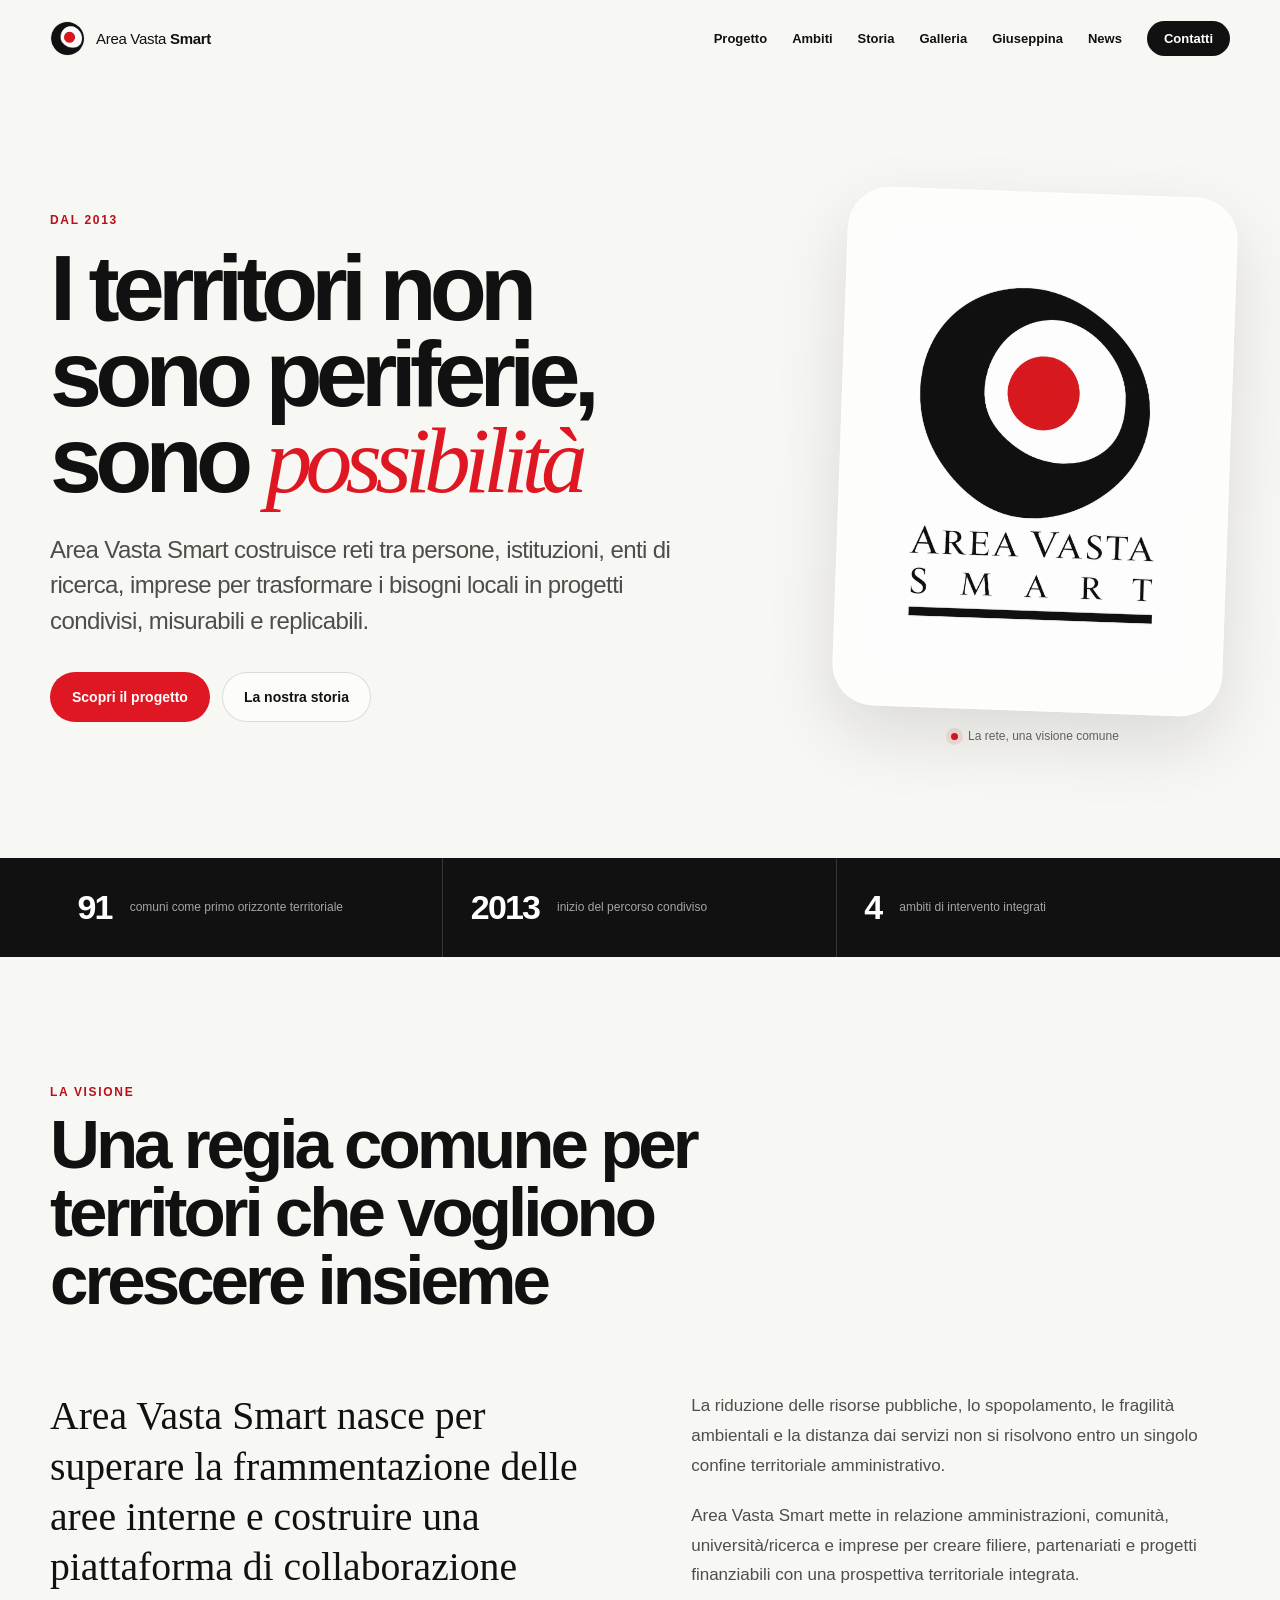
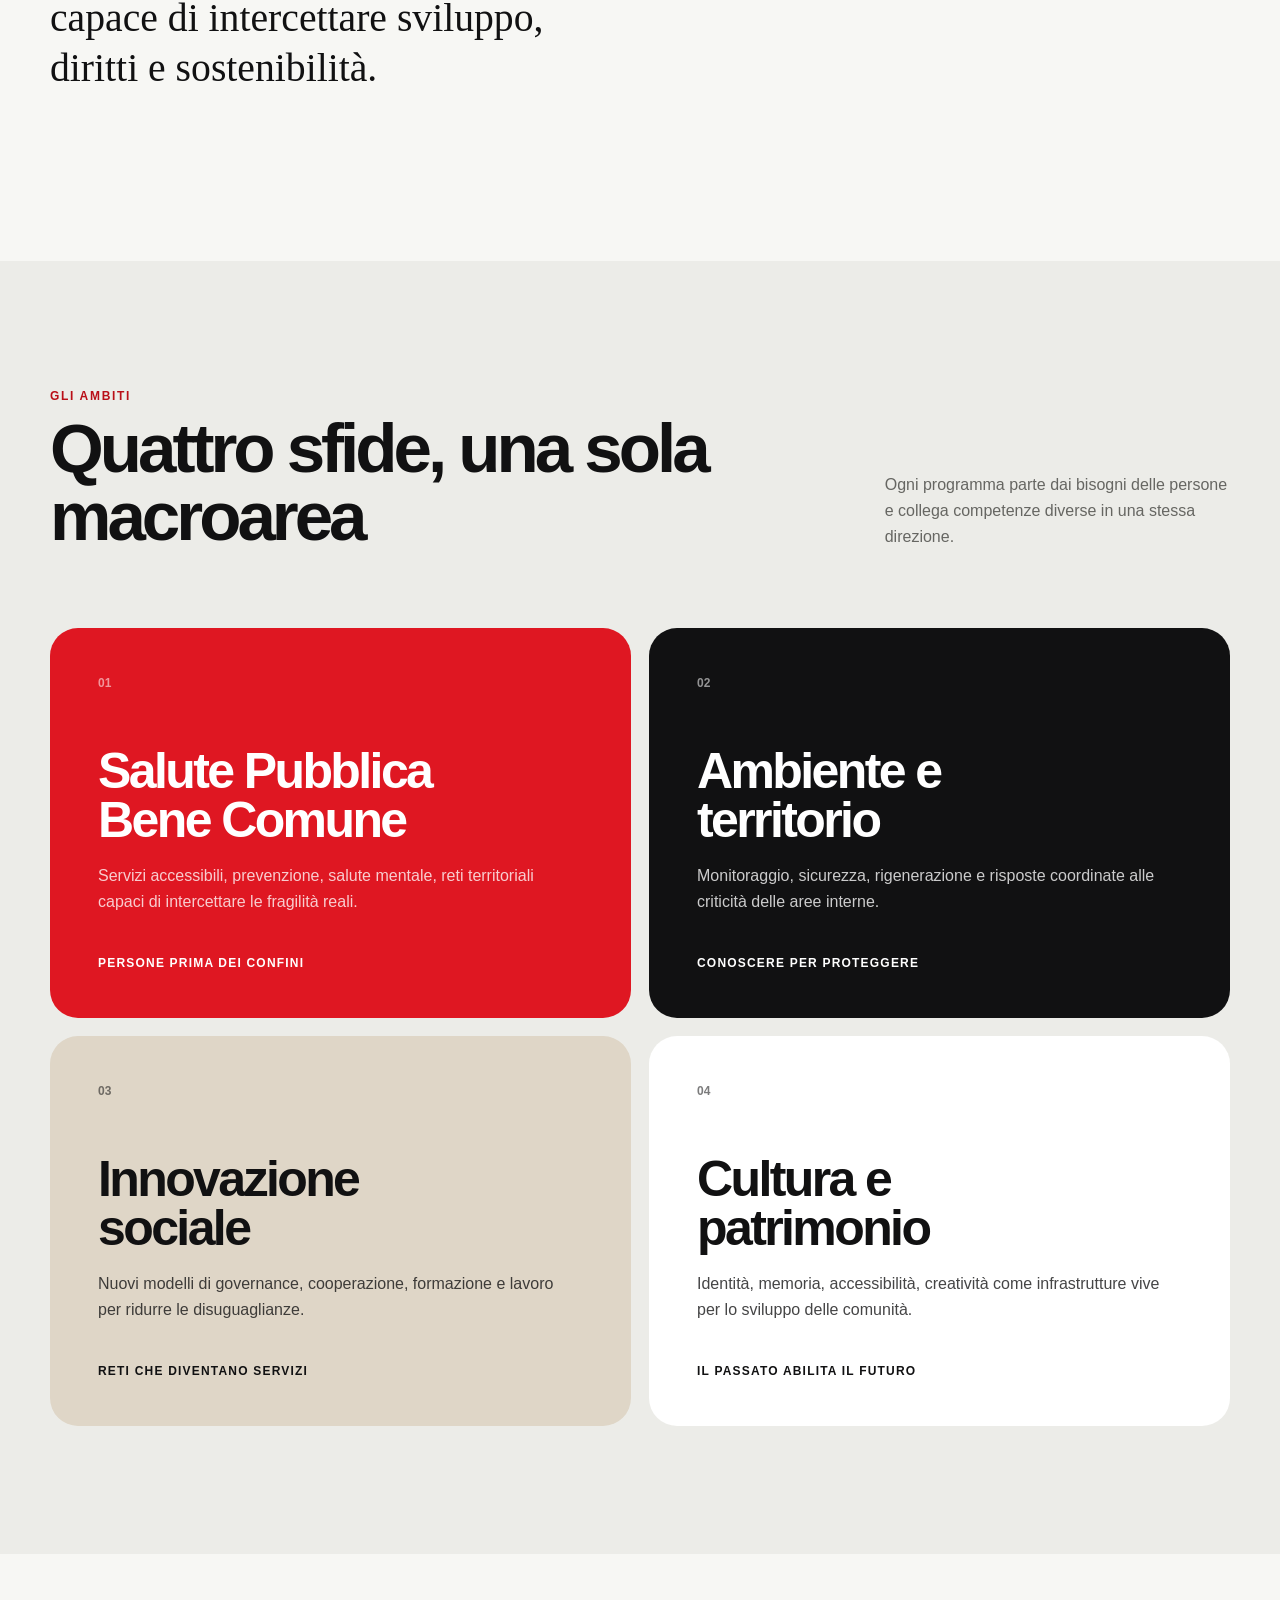
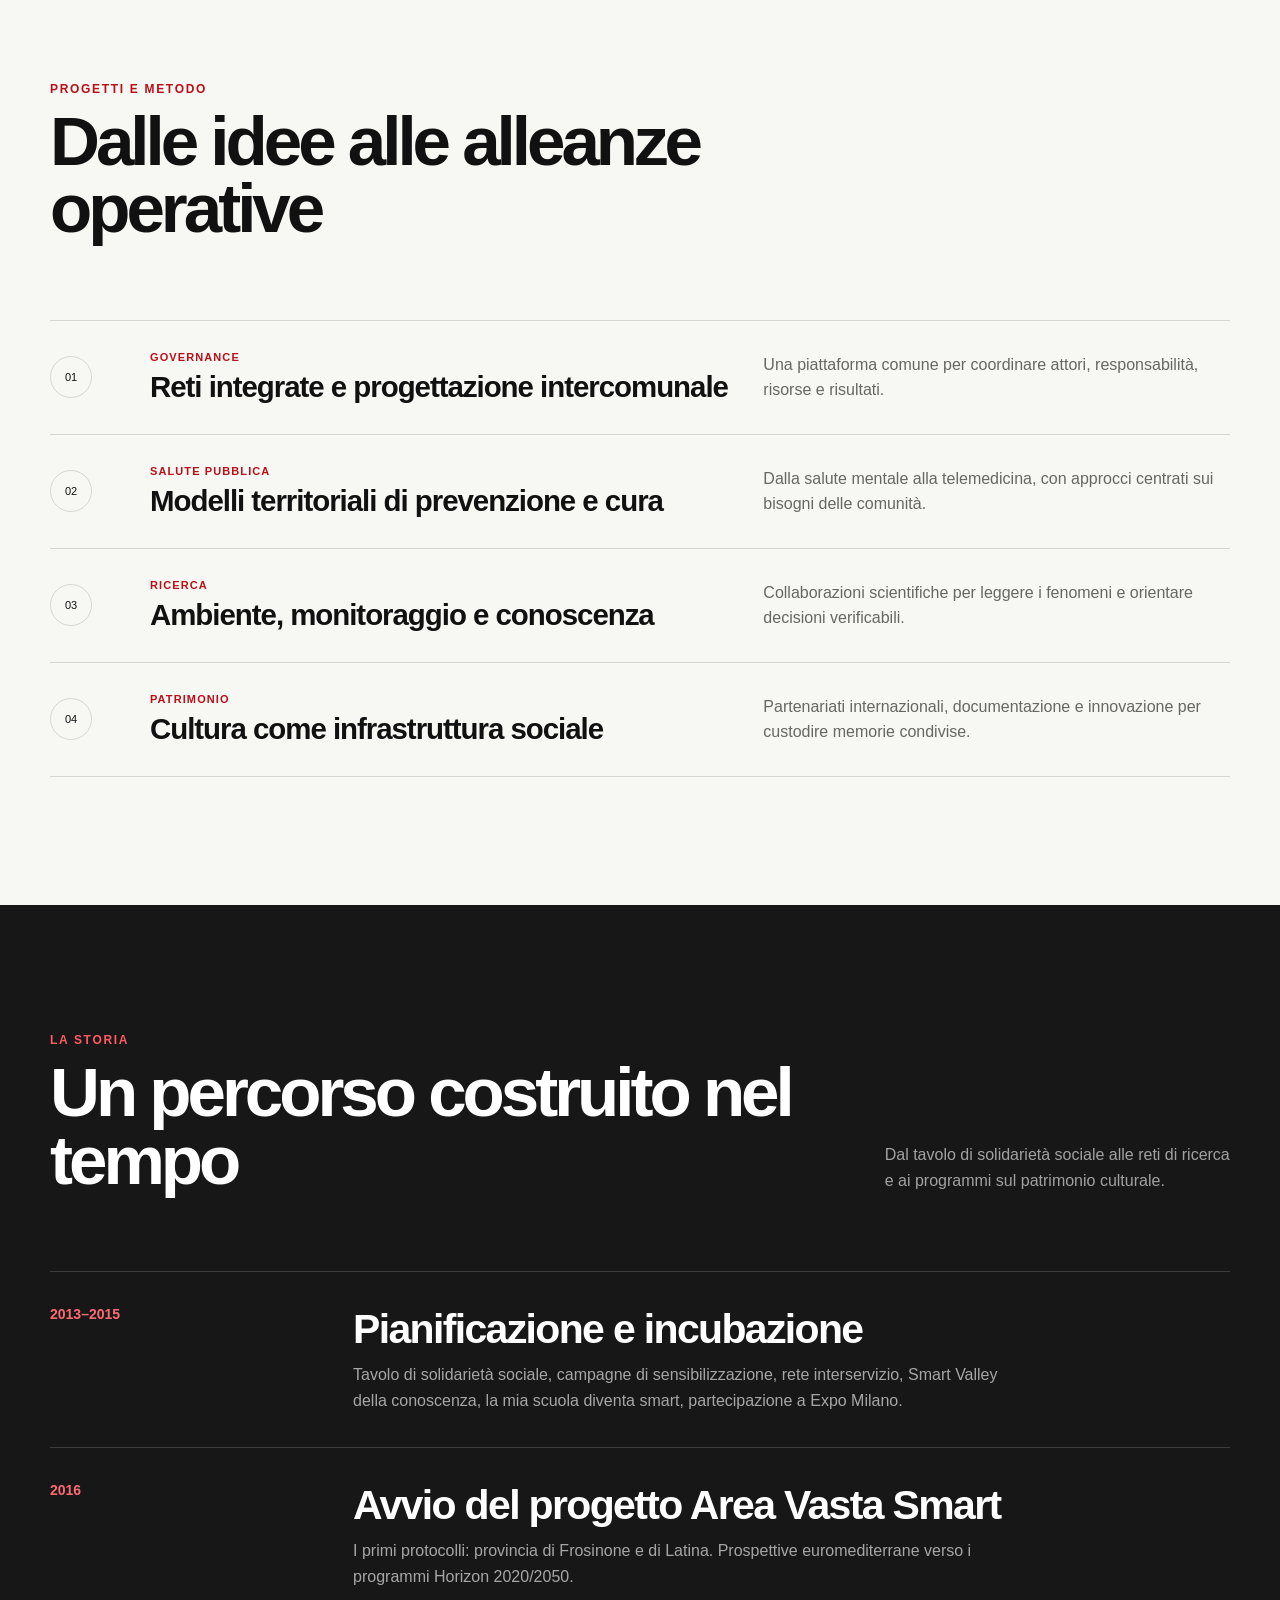
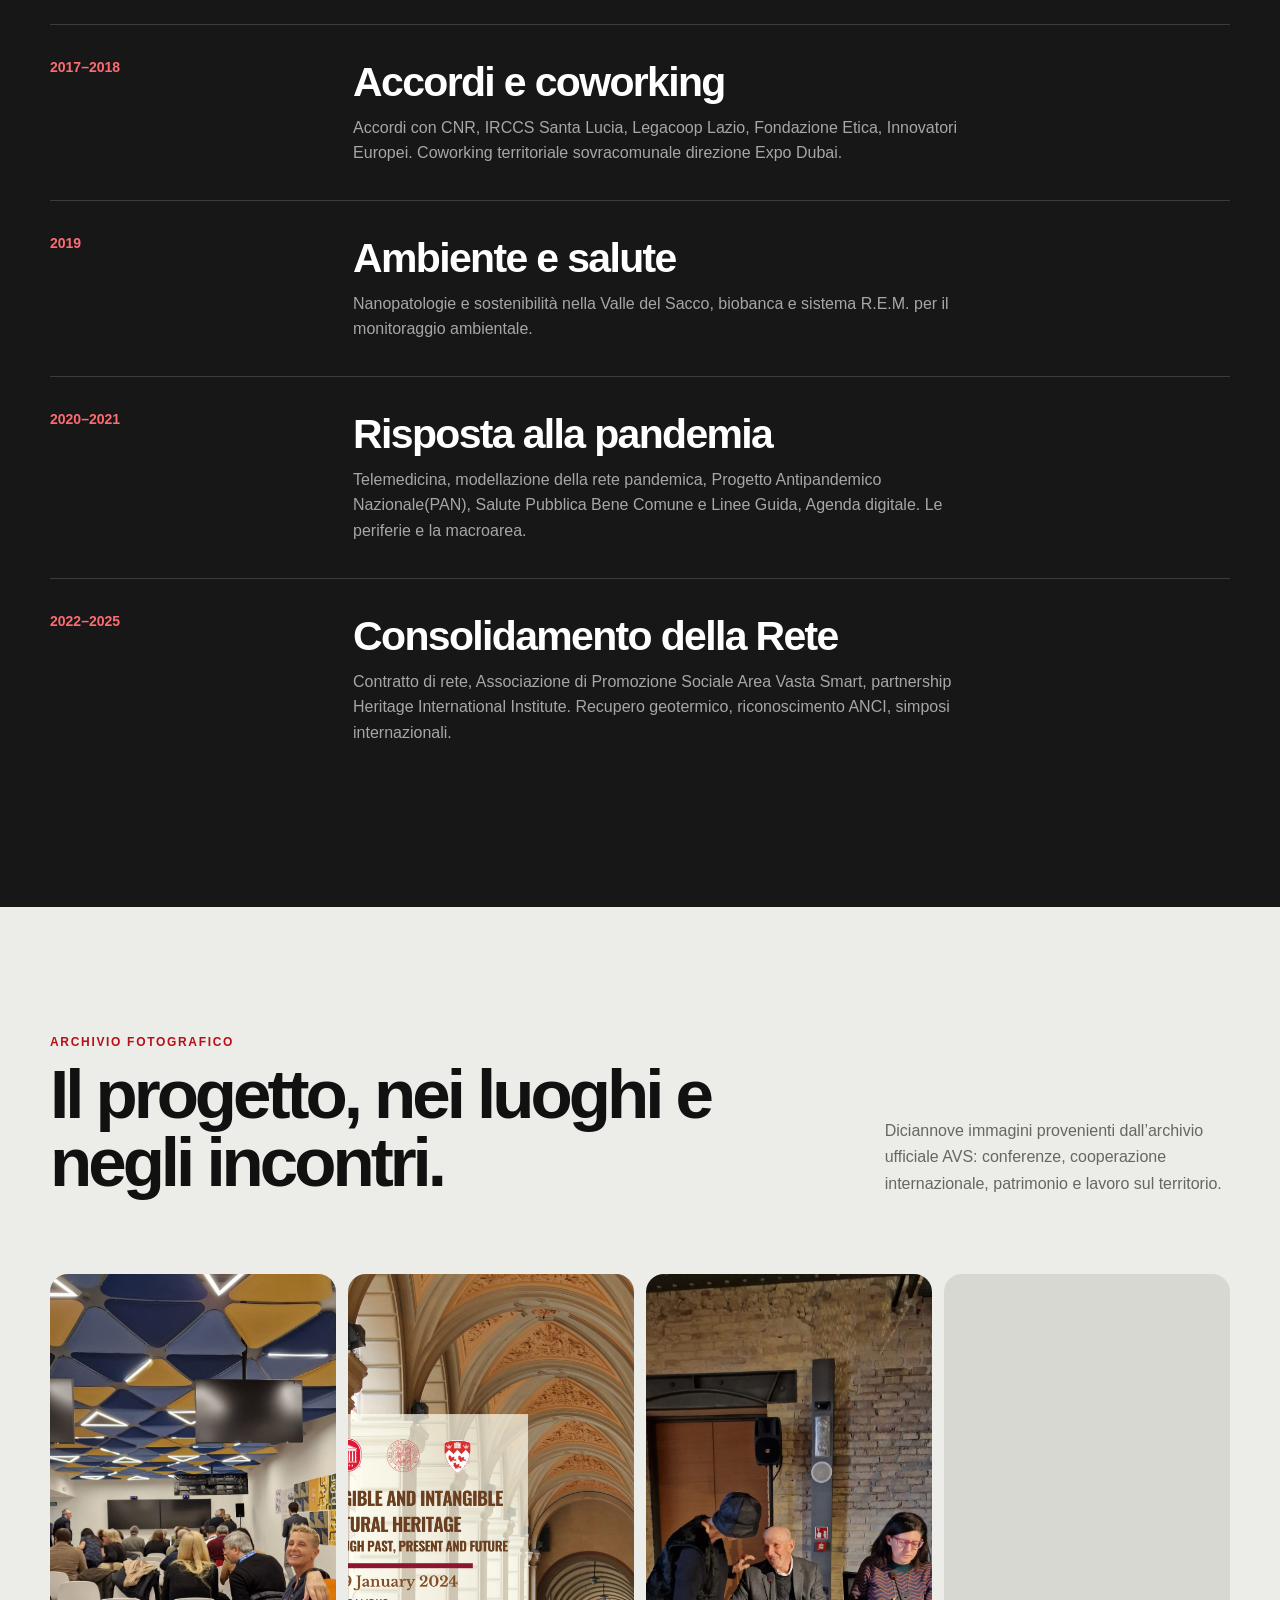
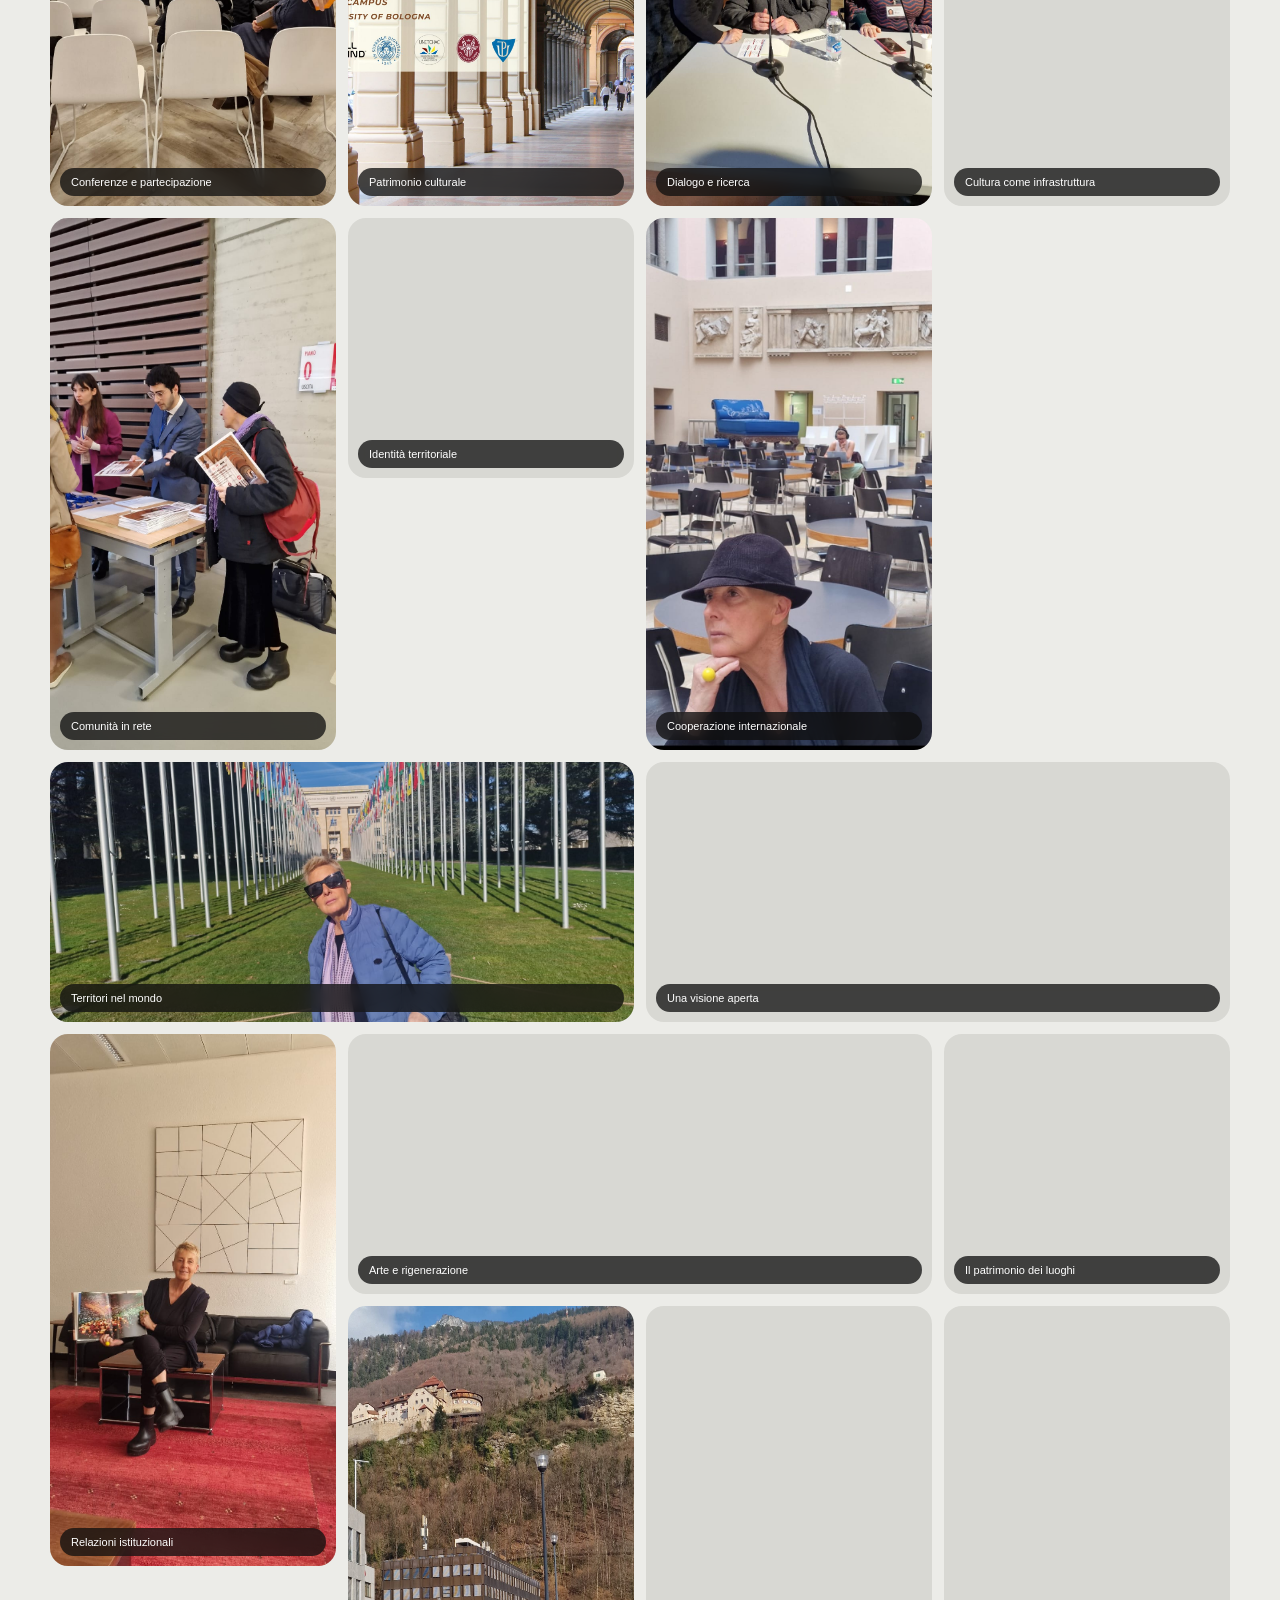
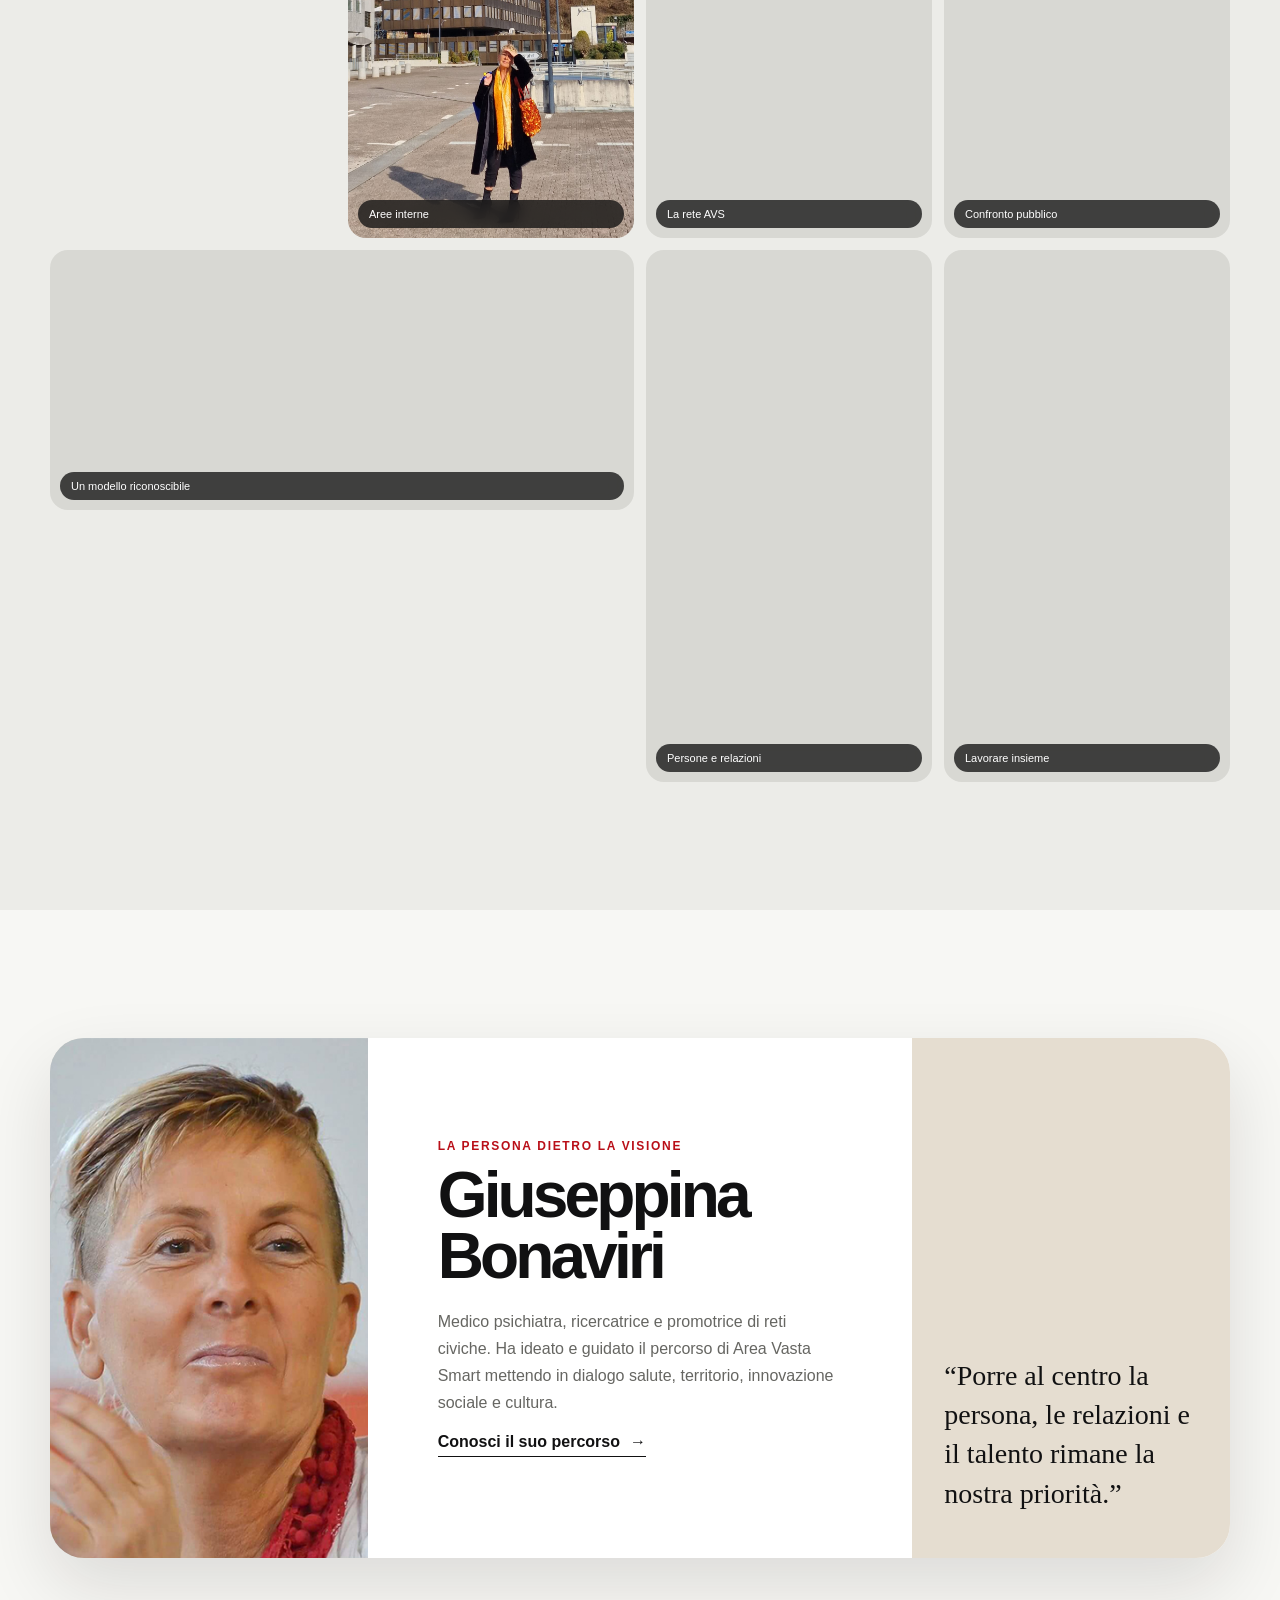
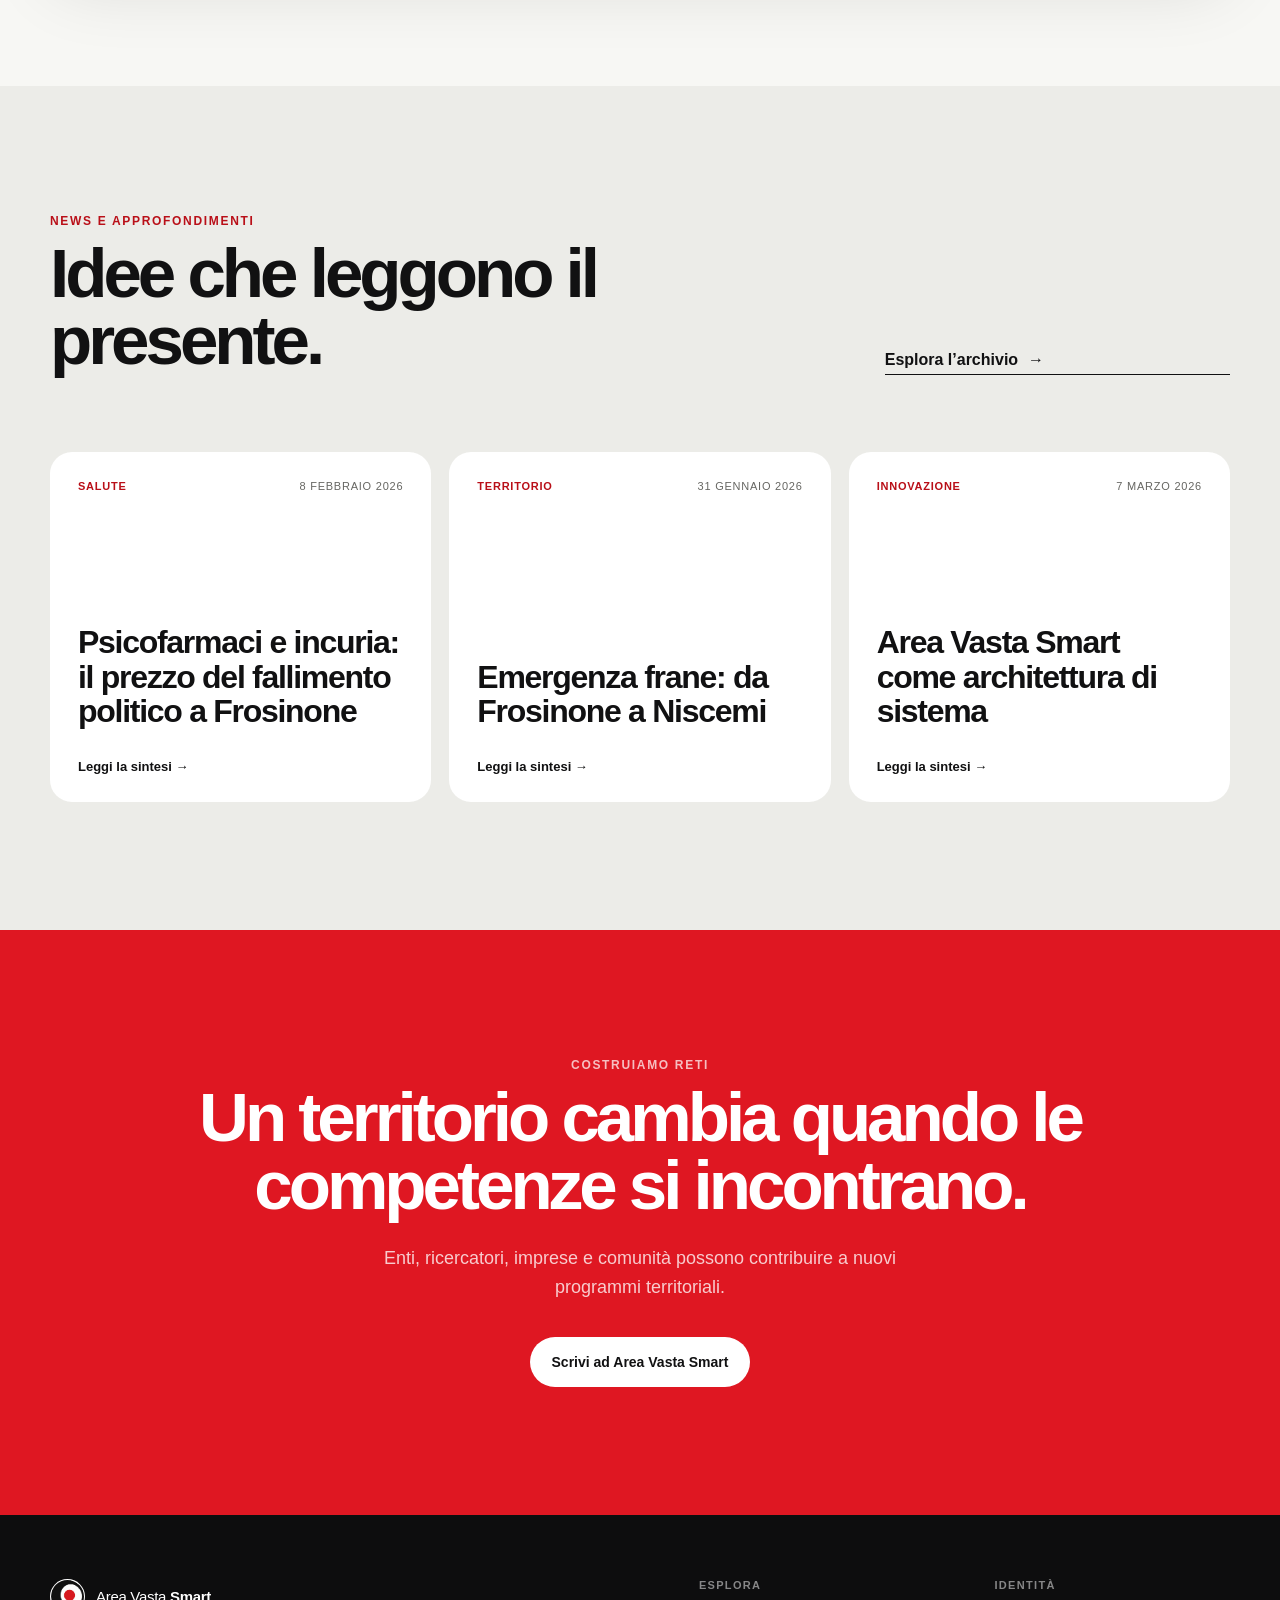
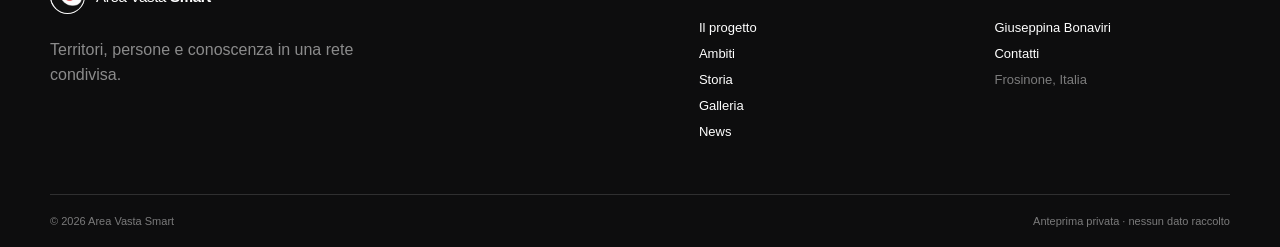
==== commit 0c87796f: "Remove obsolete gallery image" ====
--- a/index.html
+++ b/index.html
@@ -88,7 +88,6 @@
         <figure class="reveal tall"><img src="assets/gallery/foto39.jpeg" width="1080" height="1920" loading="lazy" decoding="async" alt="Giuseppina Bonaviri accanto al banner di Area Vasta Smart" /><figcaption>La rete AVS</figcaption></figure>
         <figure class="reveal tall"><img src="assets/gallery/foto40.jpeg" width="1080" height="1581" loading="lazy" decoding="async" alt="Locandina del convegno Il mondo in guerra" /><figcaption>Confronto pubblico</figcaption></figure>
         <figure class="reveal wide"><img src="assets/gallery/foto41.jpeg" width="1024" height="465" loading="lazy" decoding="async" alt="Installazione con la scritta Area Vasta Smart" /><figcaption>Un modello riconoscibile</figcaption></figure>
-        <figure class="reveal"><img src="assets/gallery/foto42.jpeg" width="1024" height="1024" loading="lazy" decoding="async" alt="Rendering di un edificio Area Vasta Smart" /><figcaption>Spazi per l’innovazione</figcaption></figure>
         <figure class="reveal tall"><img src="assets/gallery/foto5.jpeg" width="931" height="1600" loading="lazy" decoding="async" alt="Giuseppina Bonaviri conversa durante un evento" /><figcaption>Persone e relazioni</figcaption></figure>
         <figure class="reveal tall"><img src="assets/gallery/foto7.jpeg" width="991" height="1321" loading="lazy" decoding="async" alt="Giuseppina Bonaviri con i partecipanti a un incontro" /><figcaption>Lavorare insieme</figcaption></figure>
       </div>
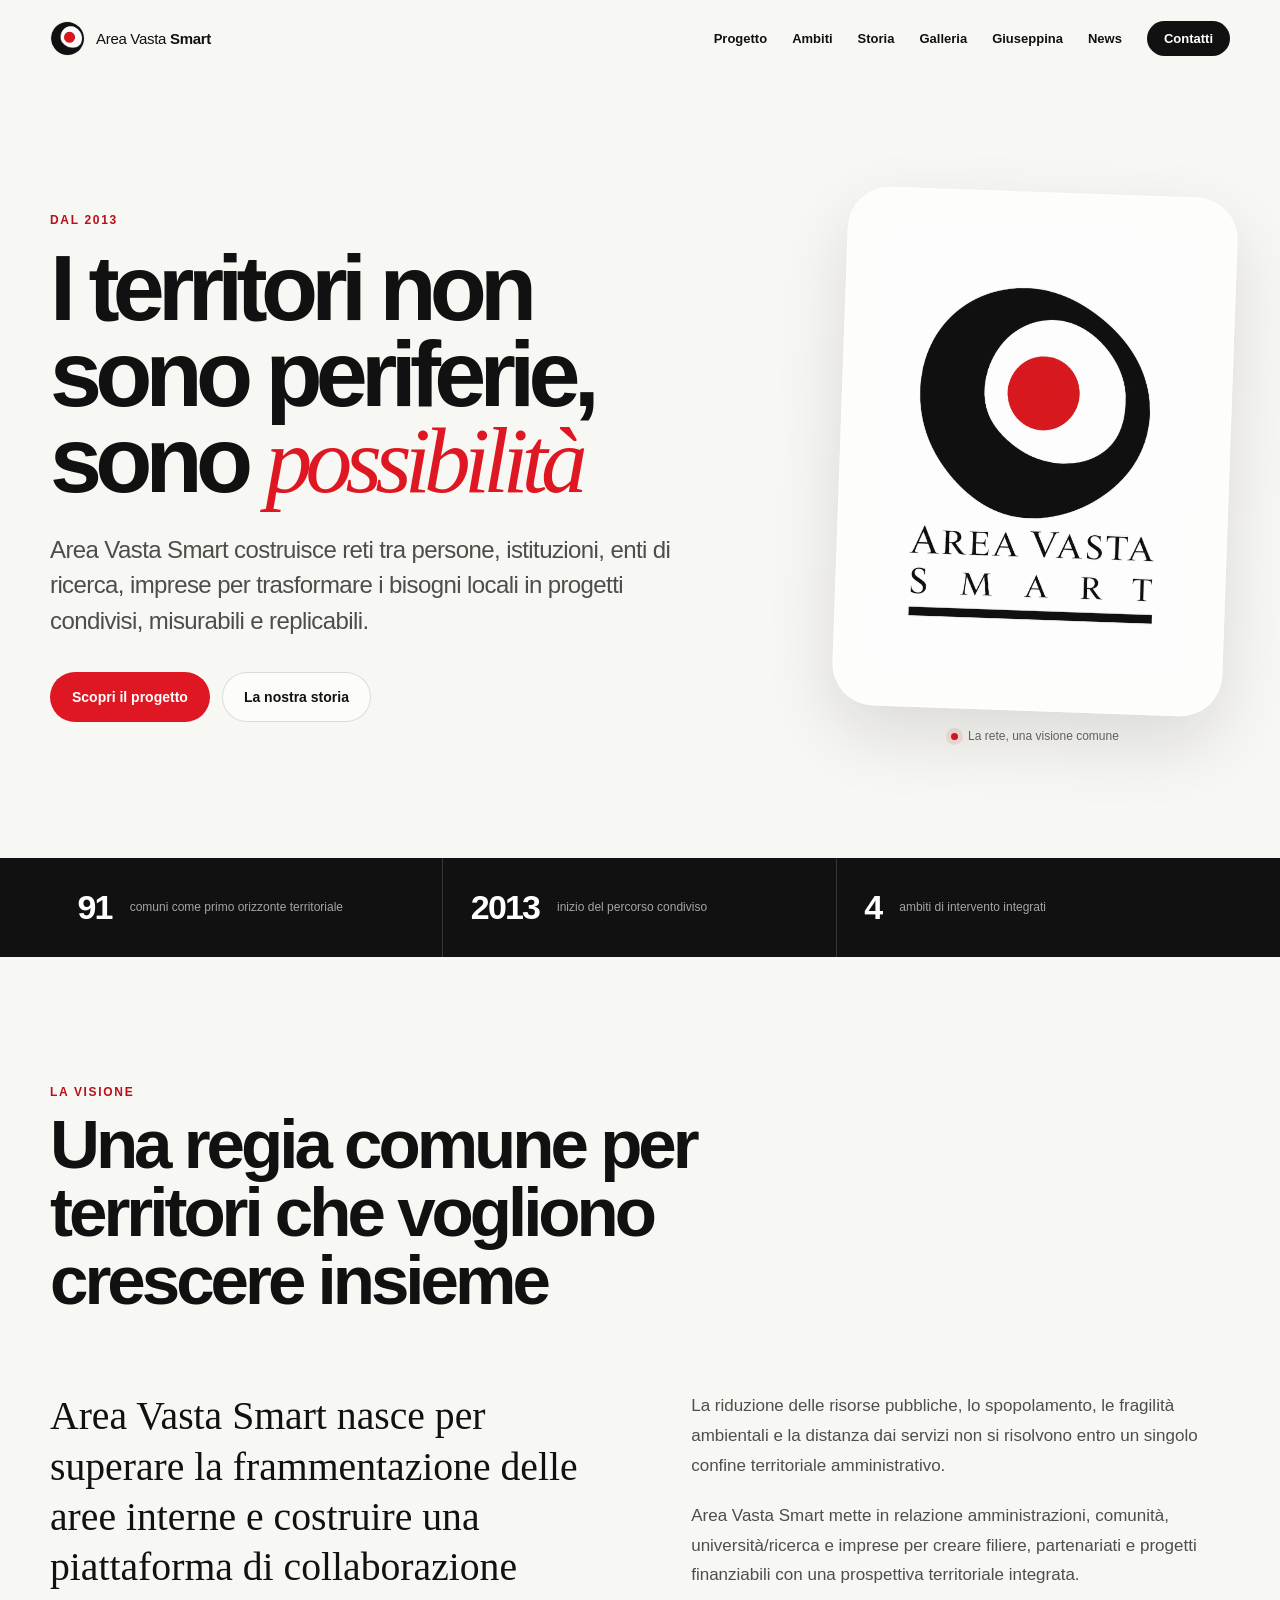
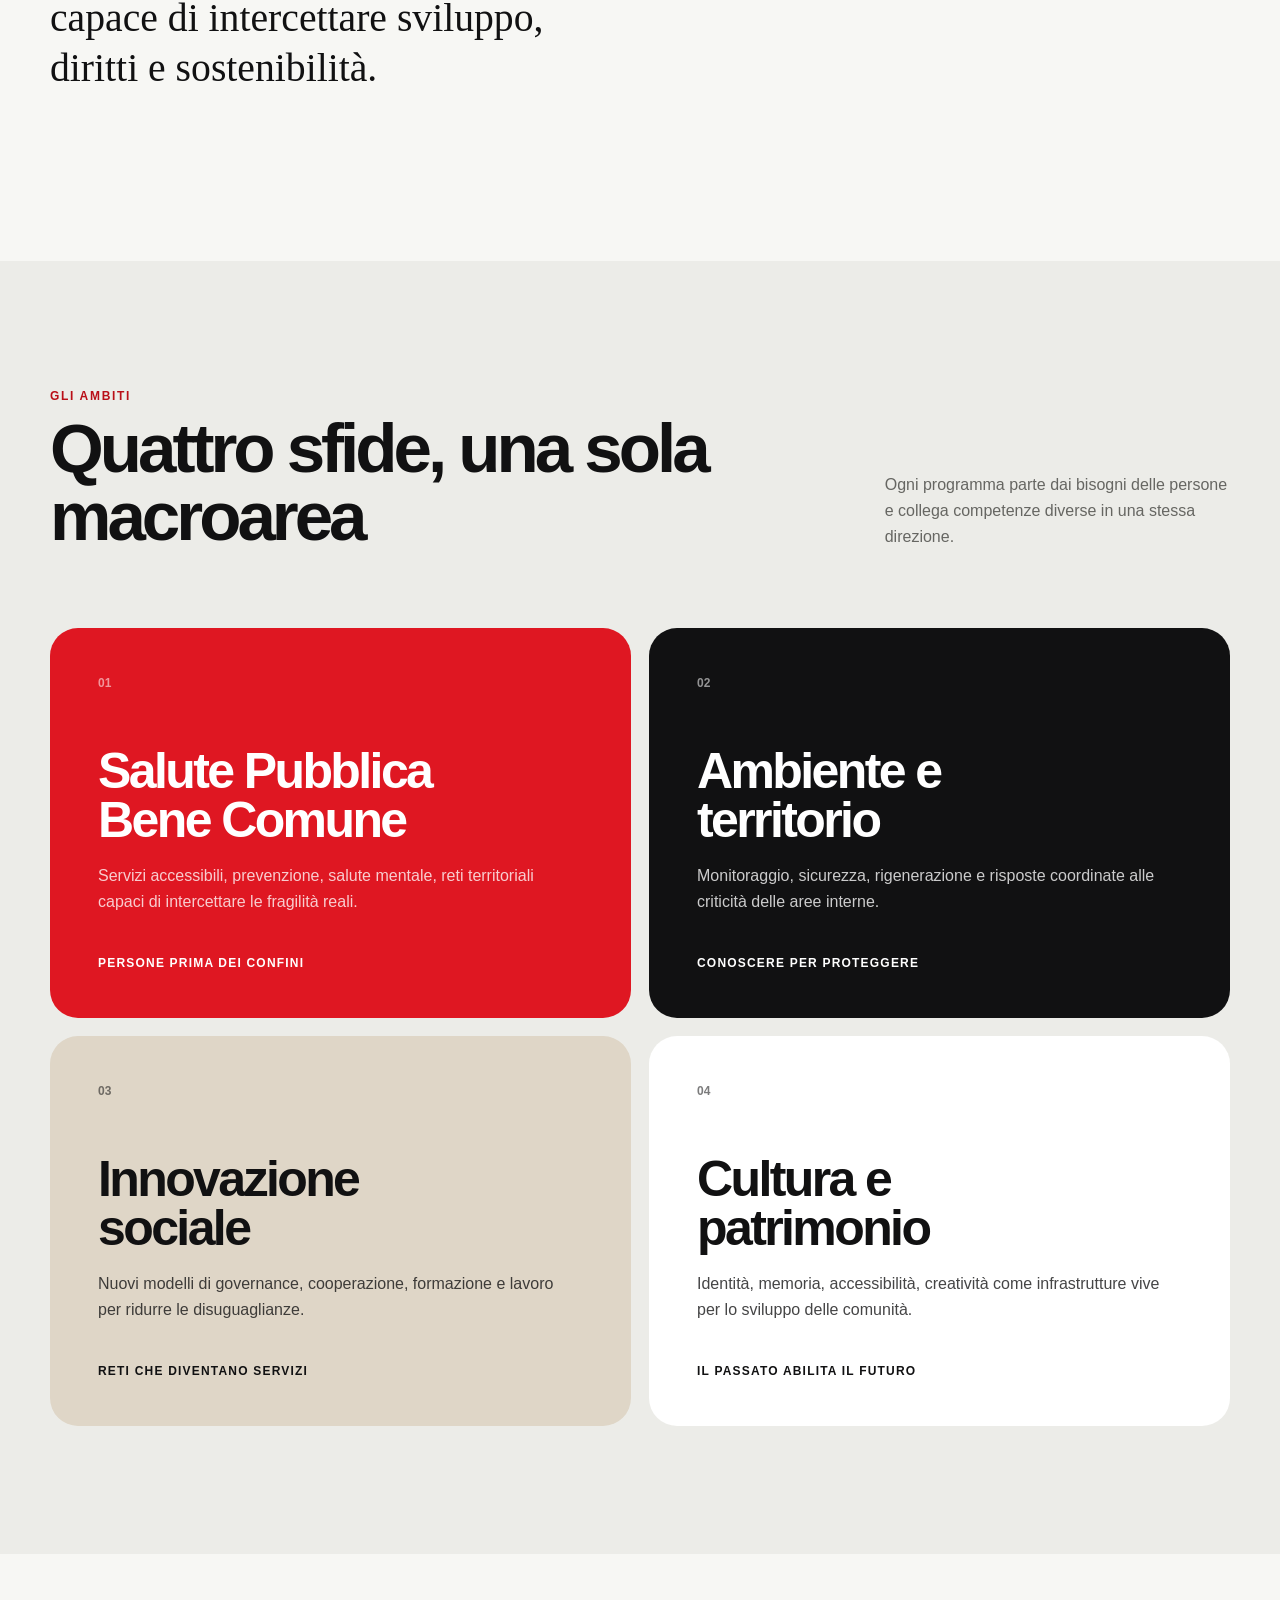
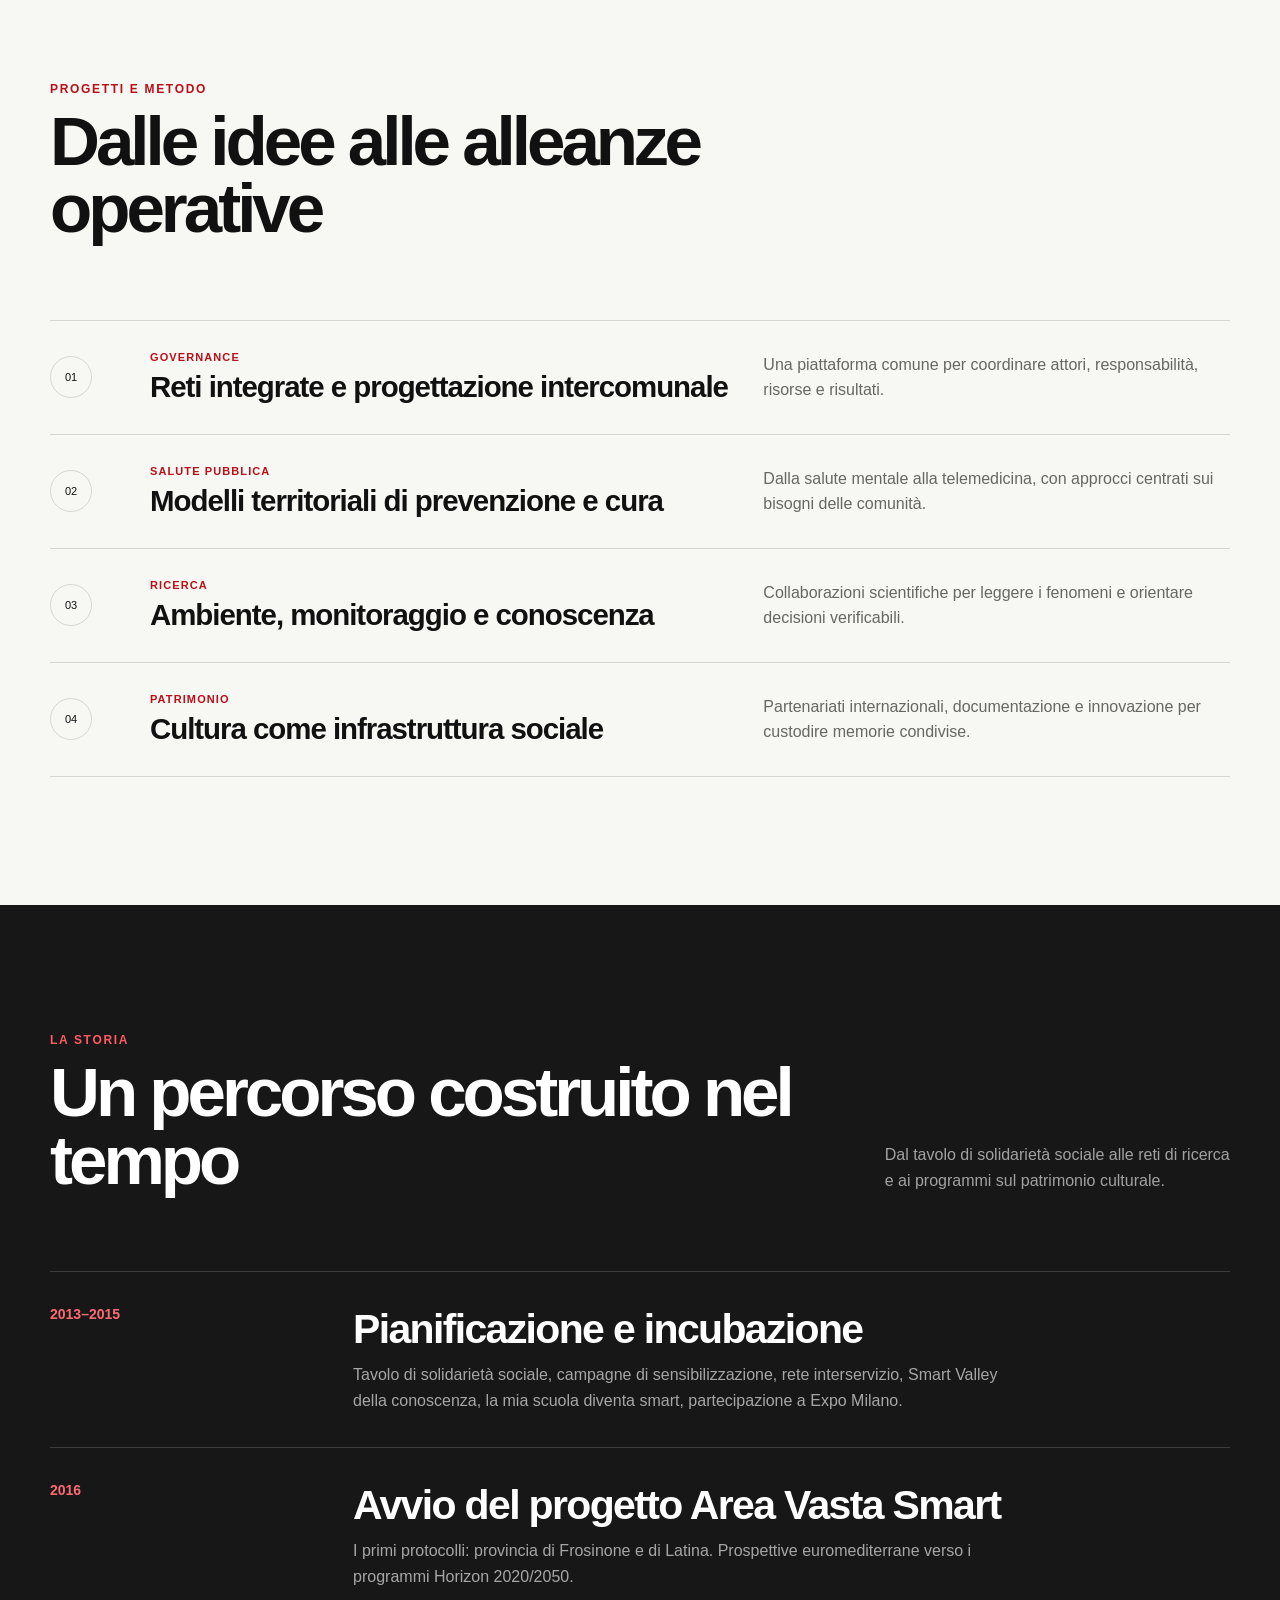
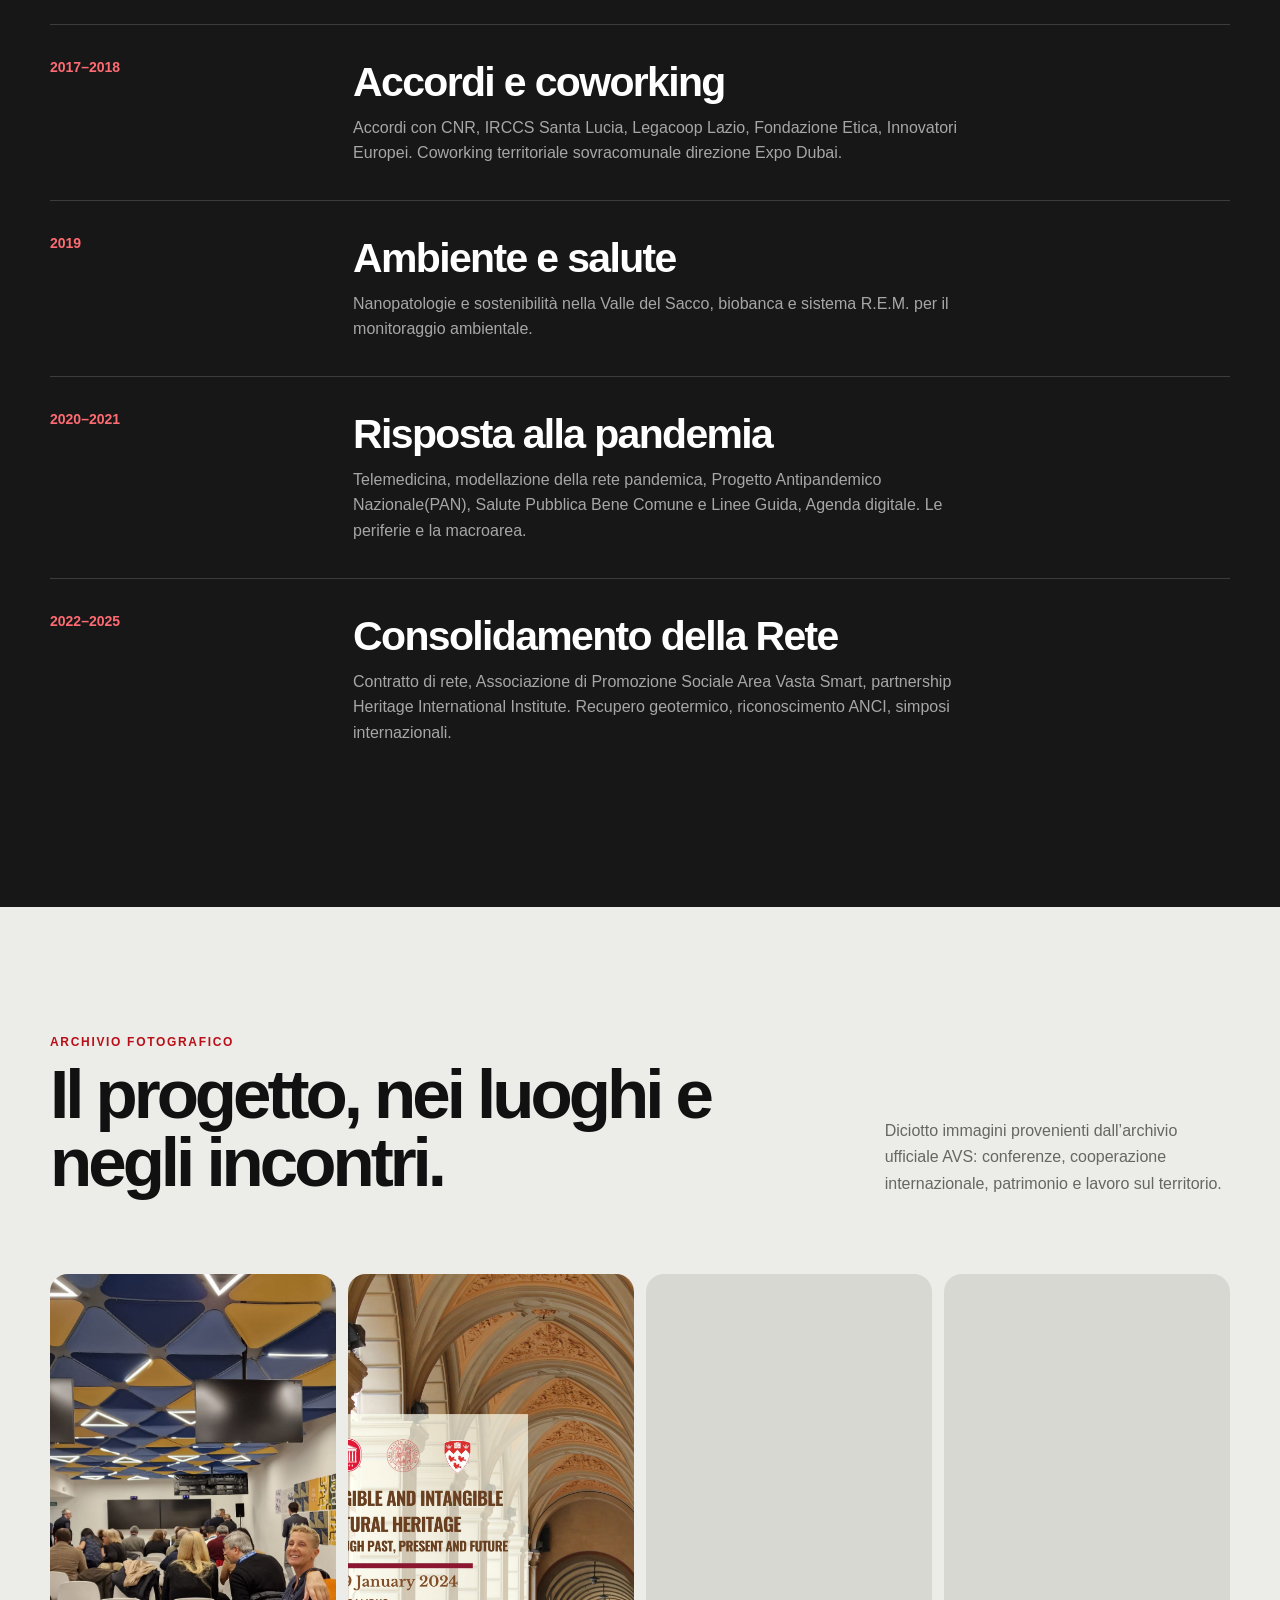
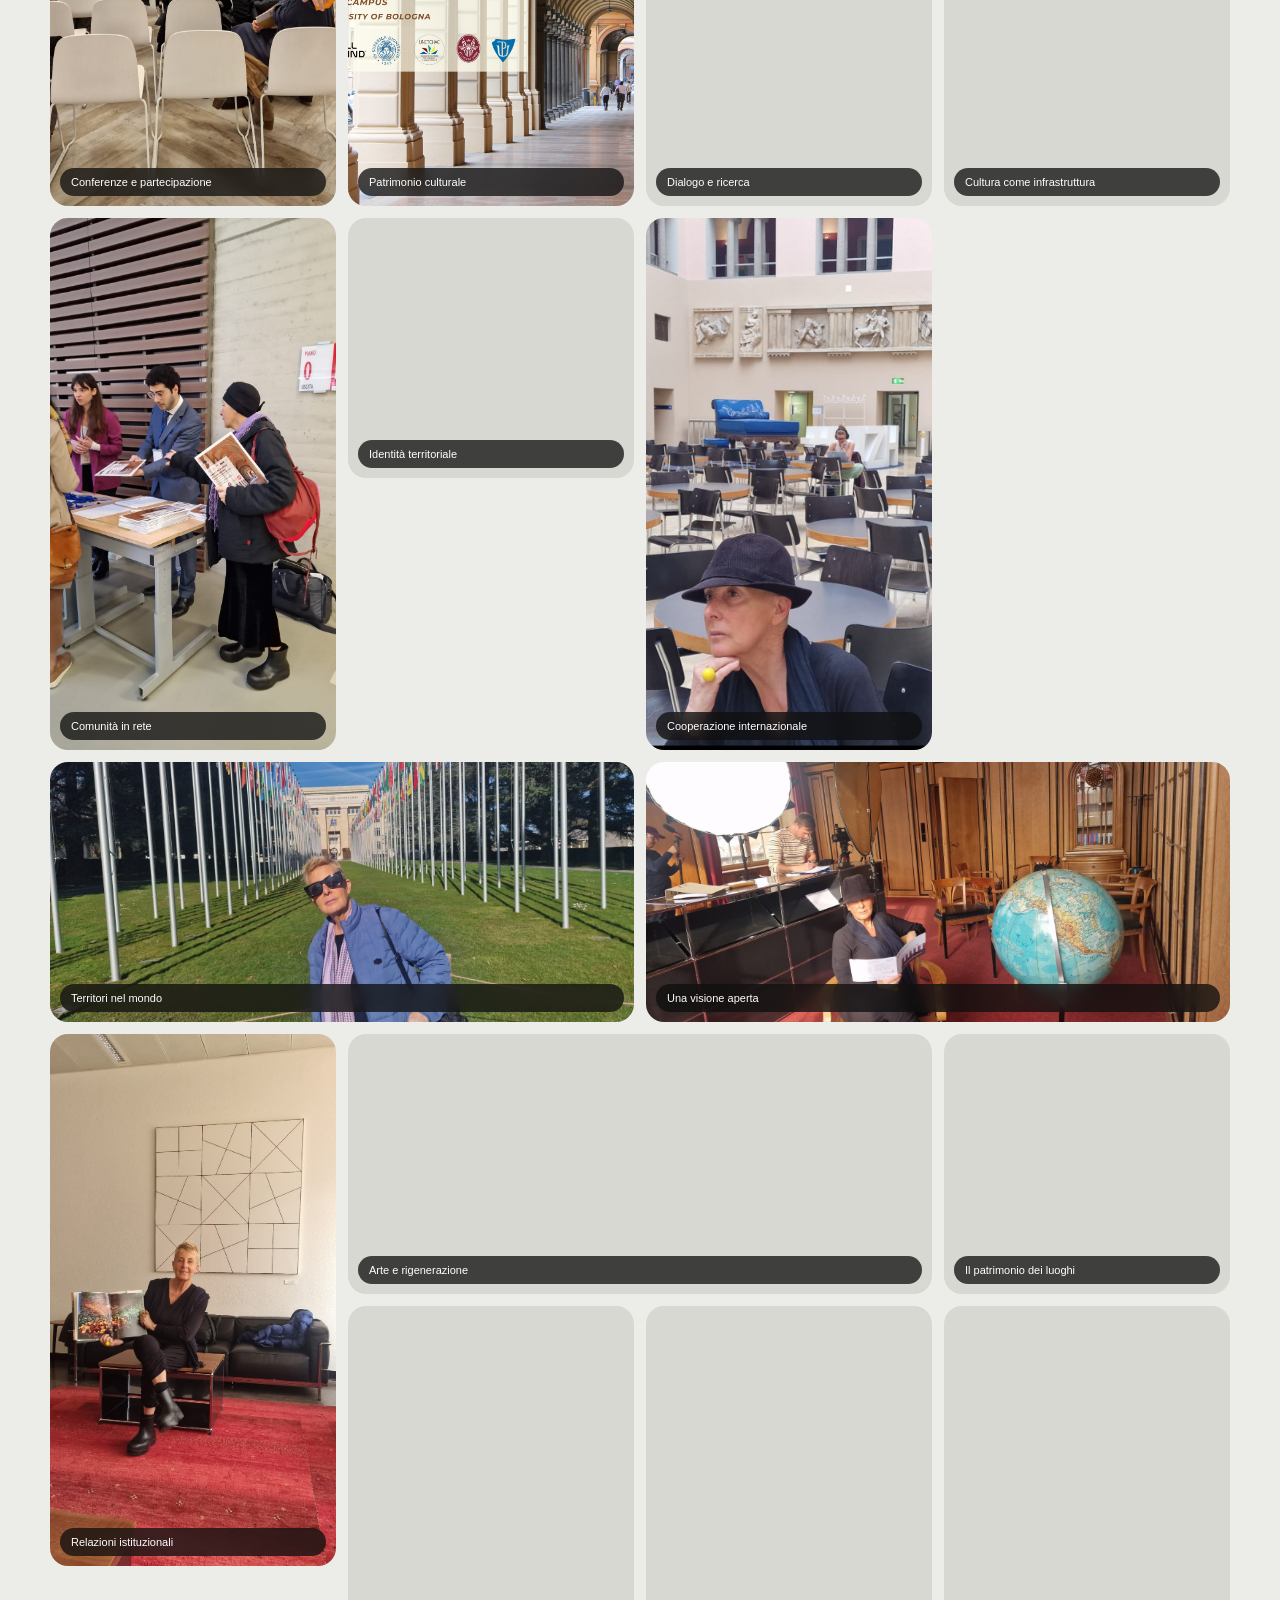
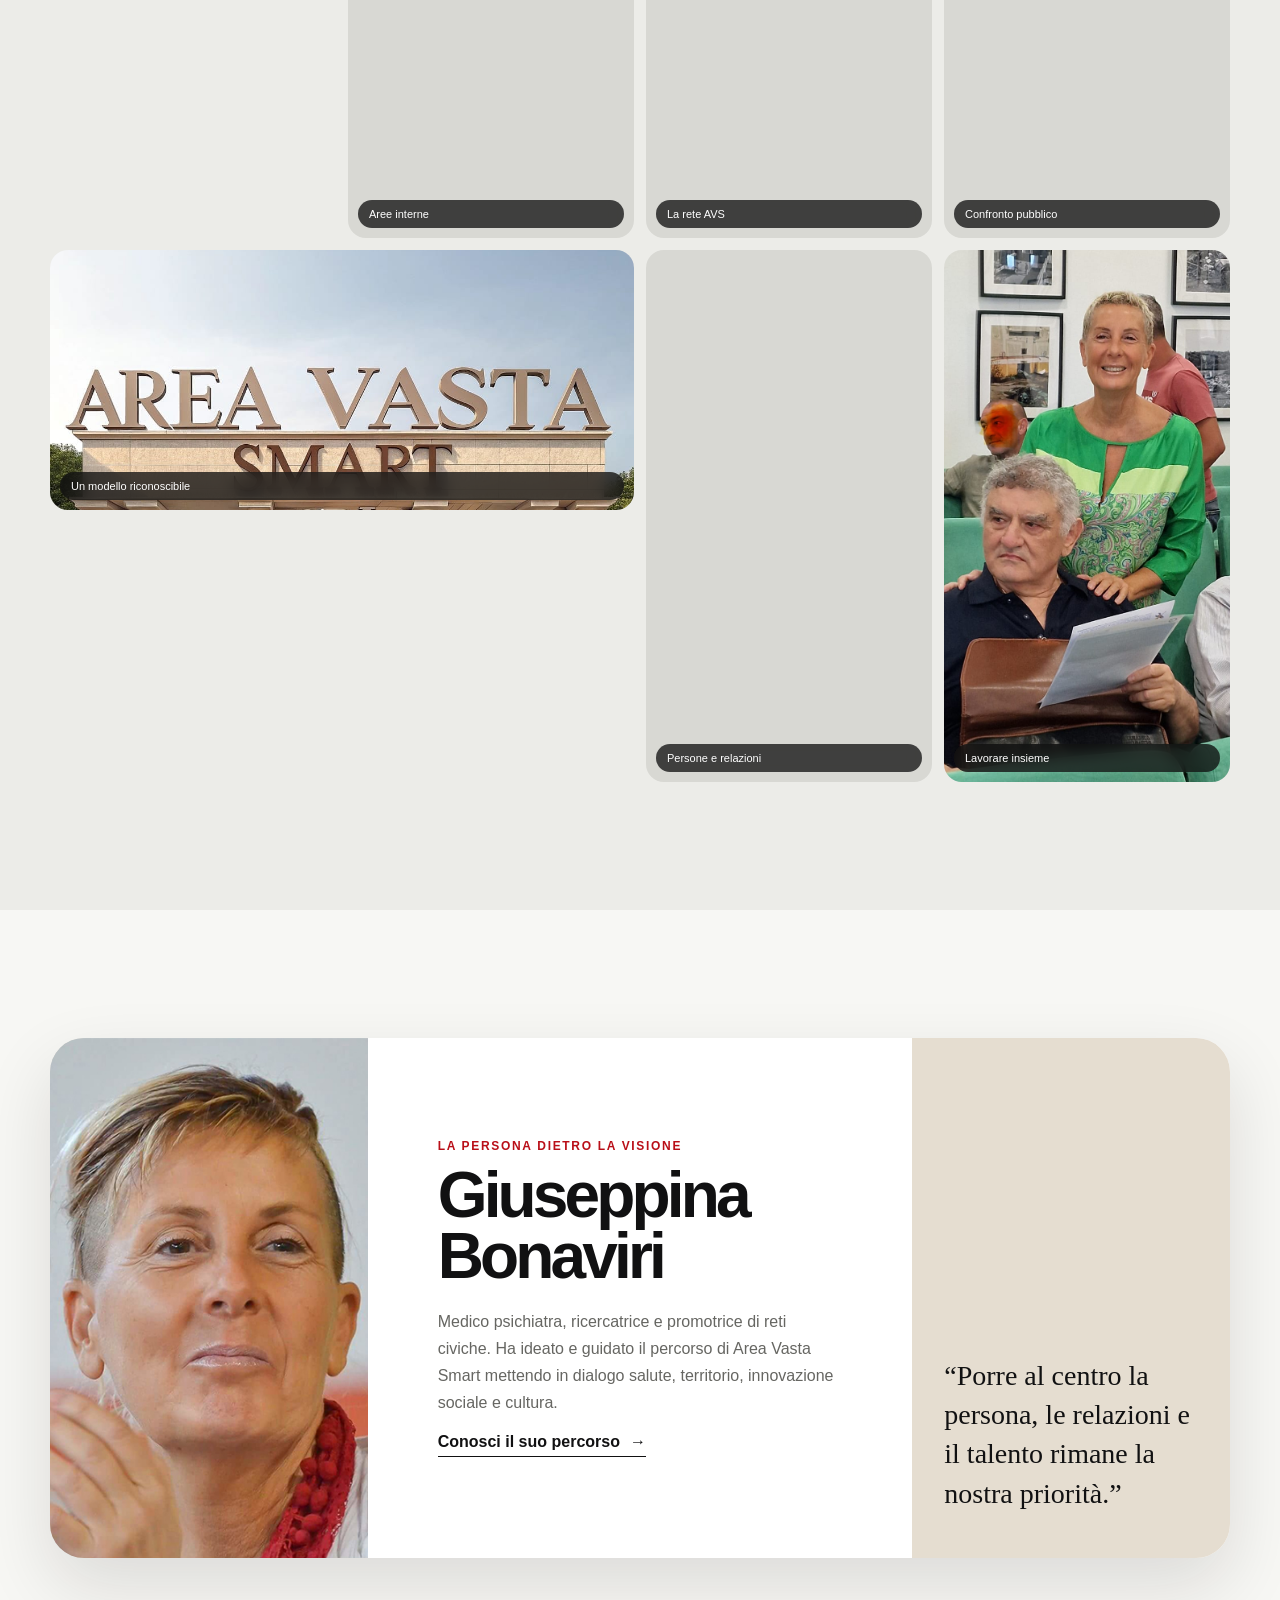
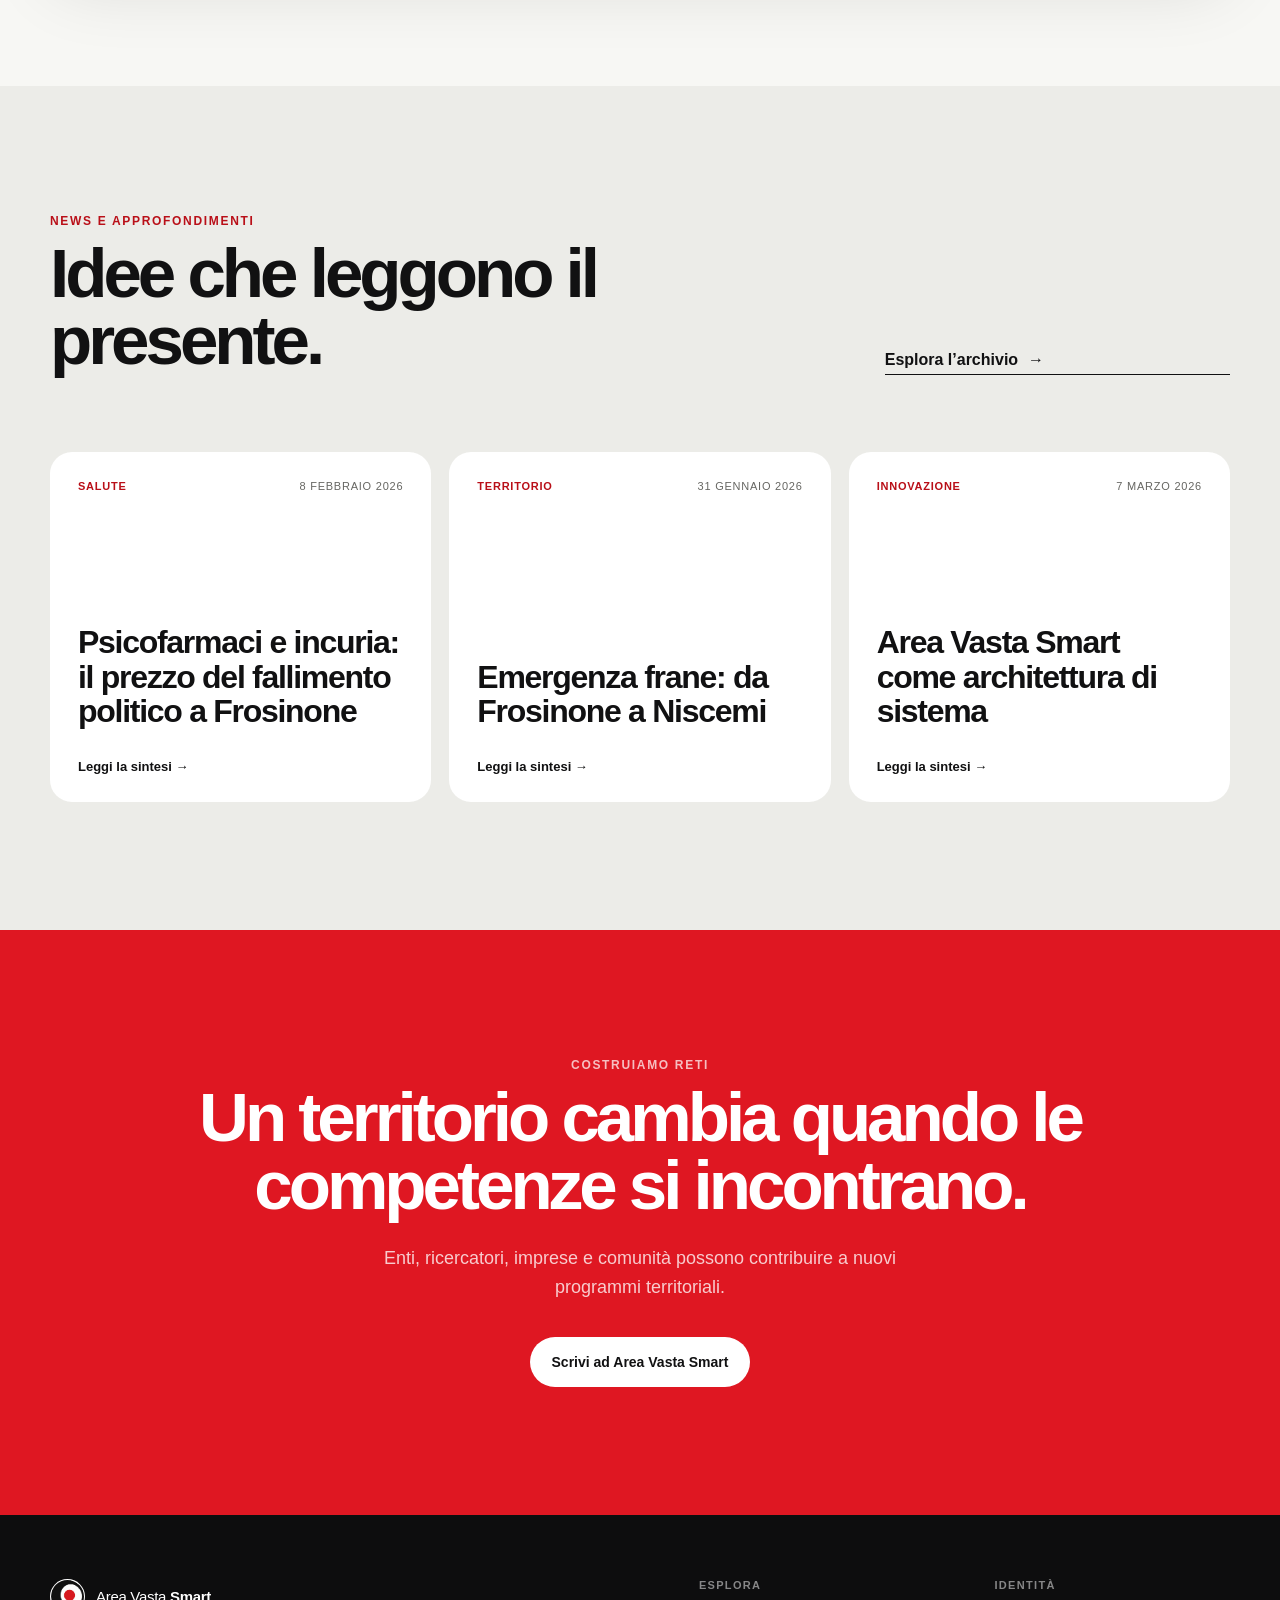
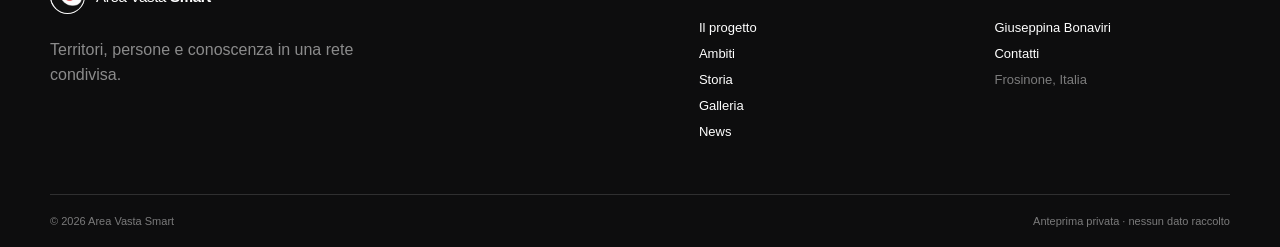
==== commit 1ec1157e: "Update gallery image count" ====
--- a/index.html
+++ b/index.html
@@ -70,7 +70,7 @@
     </div></section>
 
     <section class="gallery-section section" id="galleria"><div class="shell">
-      <div class="section-heading split reveal"><div><p class="section-kicker">Archivio fotografico</p><h2>Il progetto, nei luoghi e negli incontri.</h2></div><p>Diciannove immagini provenienti dall’archivio ufficiale AVS: conferenze, cooperazione internazionale, patrimonio e lavoro sul territorio.</p></div>
+      <div class="section-heading split reveal"><div><p class="section-kicker">Archivio fotografico</p><h2>Il progetto, nei luoghi e negli incontri.</h2></div><p>Diciotto immagini provenienti dall’archivio ufficiale AVS: conferenze, cooperazione internazionale, patrimonio e lavoro sul territorio.</p></div>
       <div class="photo-grid">
         <figure class="reveal tall"><img src="assets/gallery/foto1.jpeg" width="1200" height="1600" loading="lazy" decoding="async" alt="Partecipanti a una conferenza di Area Vasta Smart" /><figcaption>Conferenze e partecipazione</figcaption></figure>
         <figure class="reveal tall"><img src="assets/gallery/foto10.jpeg" width="1448" height="2048" loading="lazy" decoding="async" alt="Locandina di un incontro internazionale sul patrimonio culturale" /><figcaption>Patrimonio culturale</figcaption></figure>
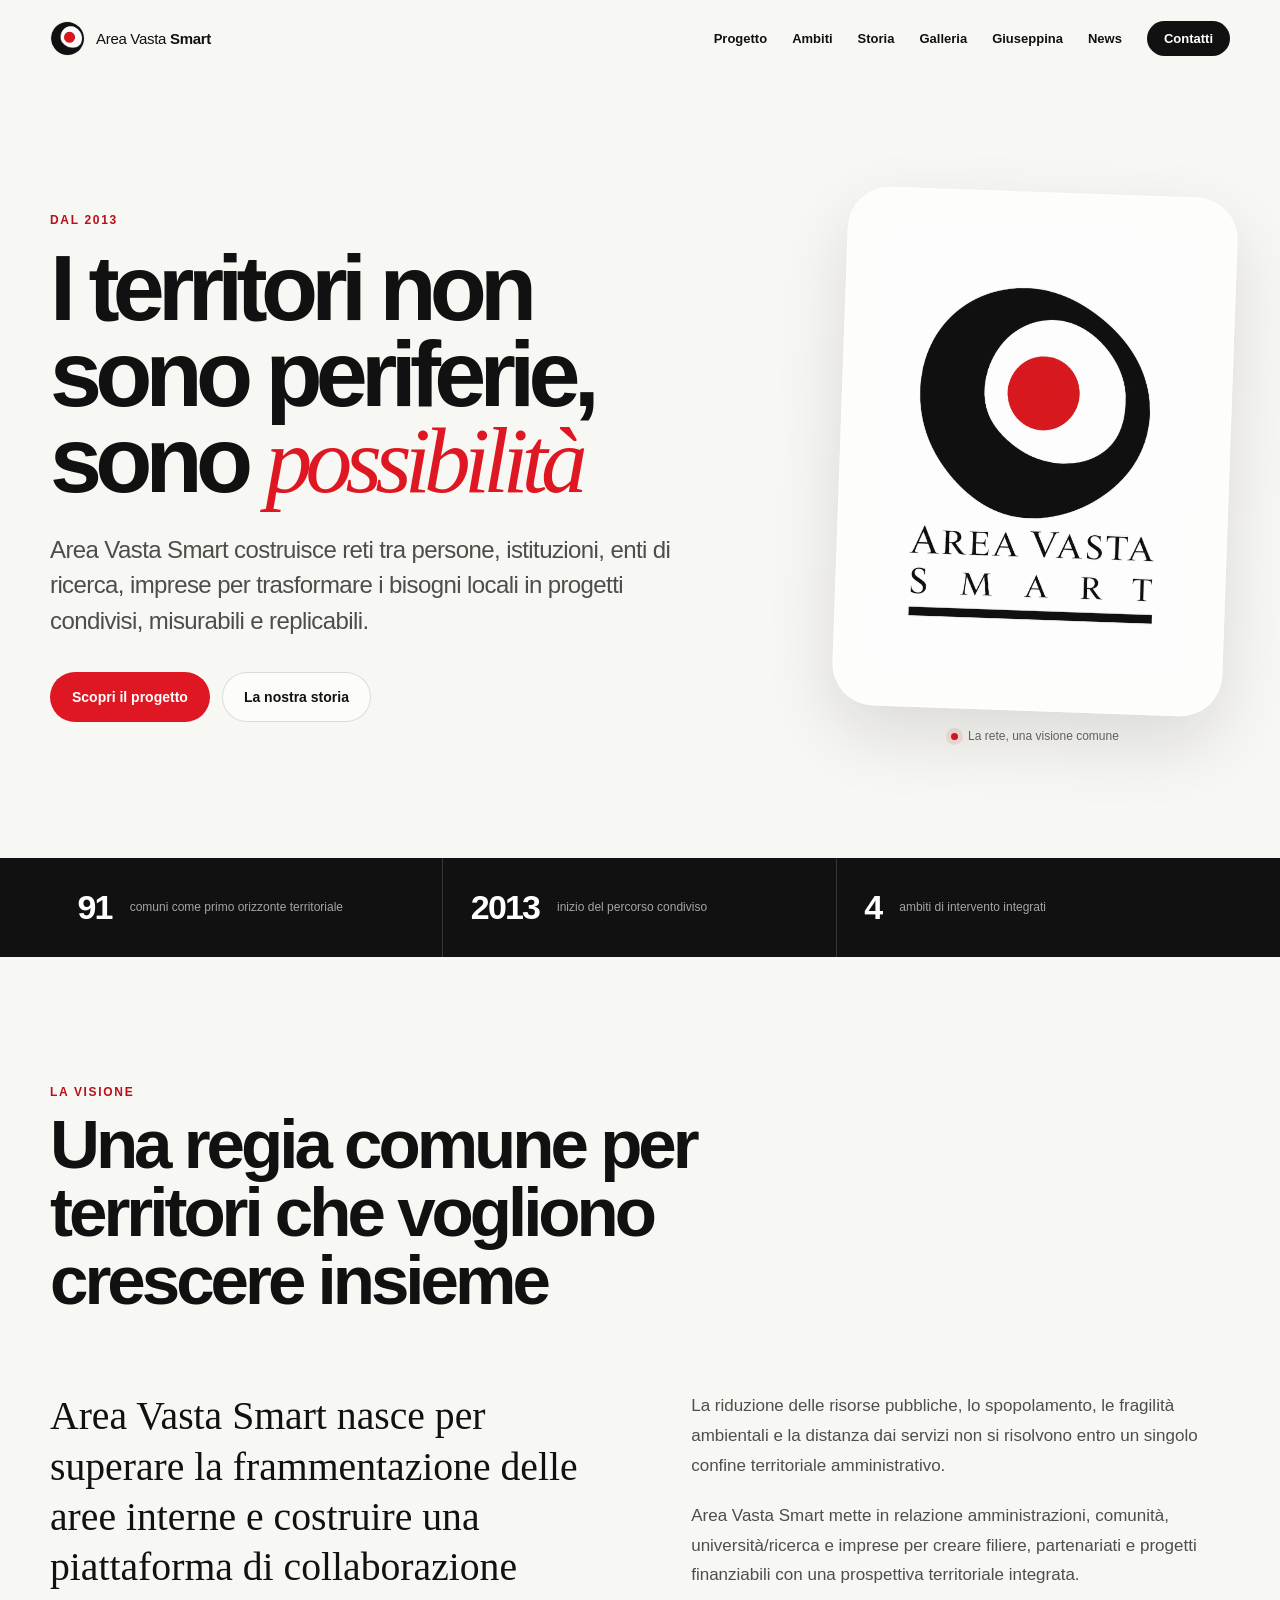
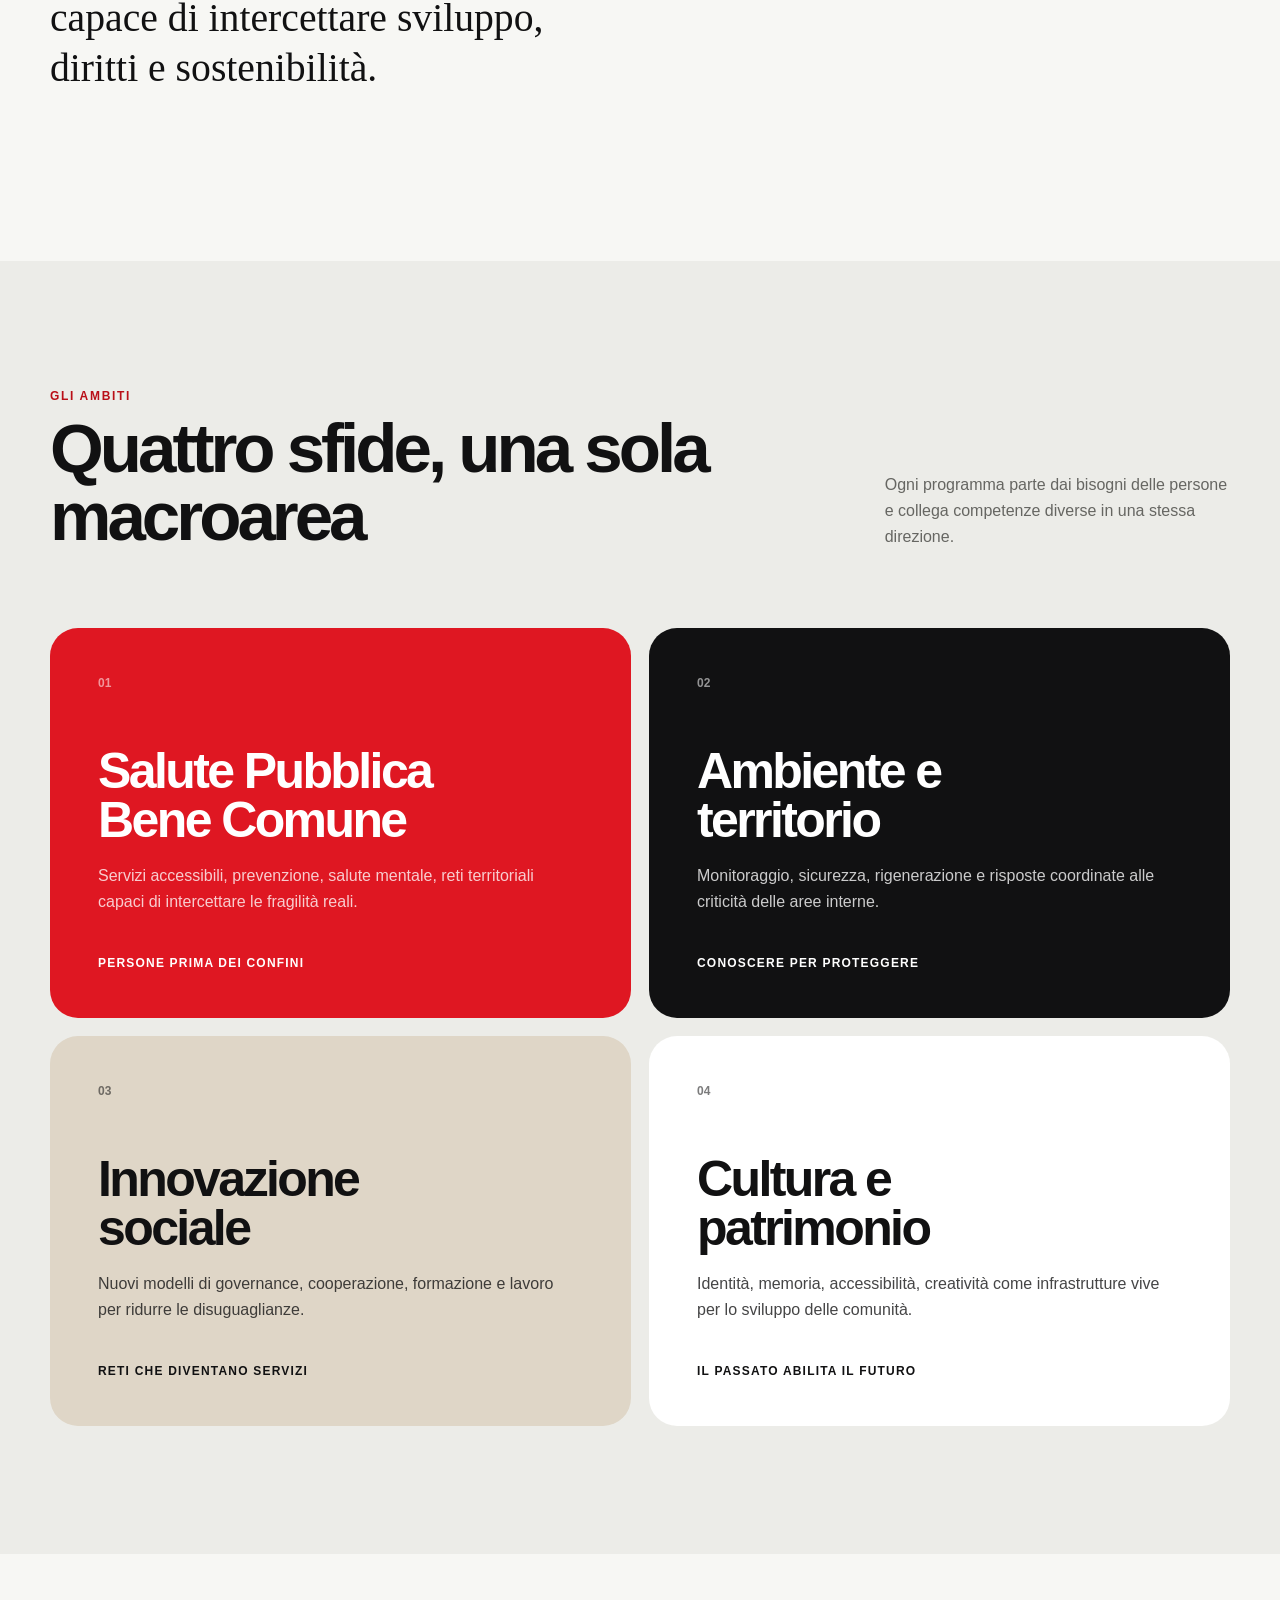
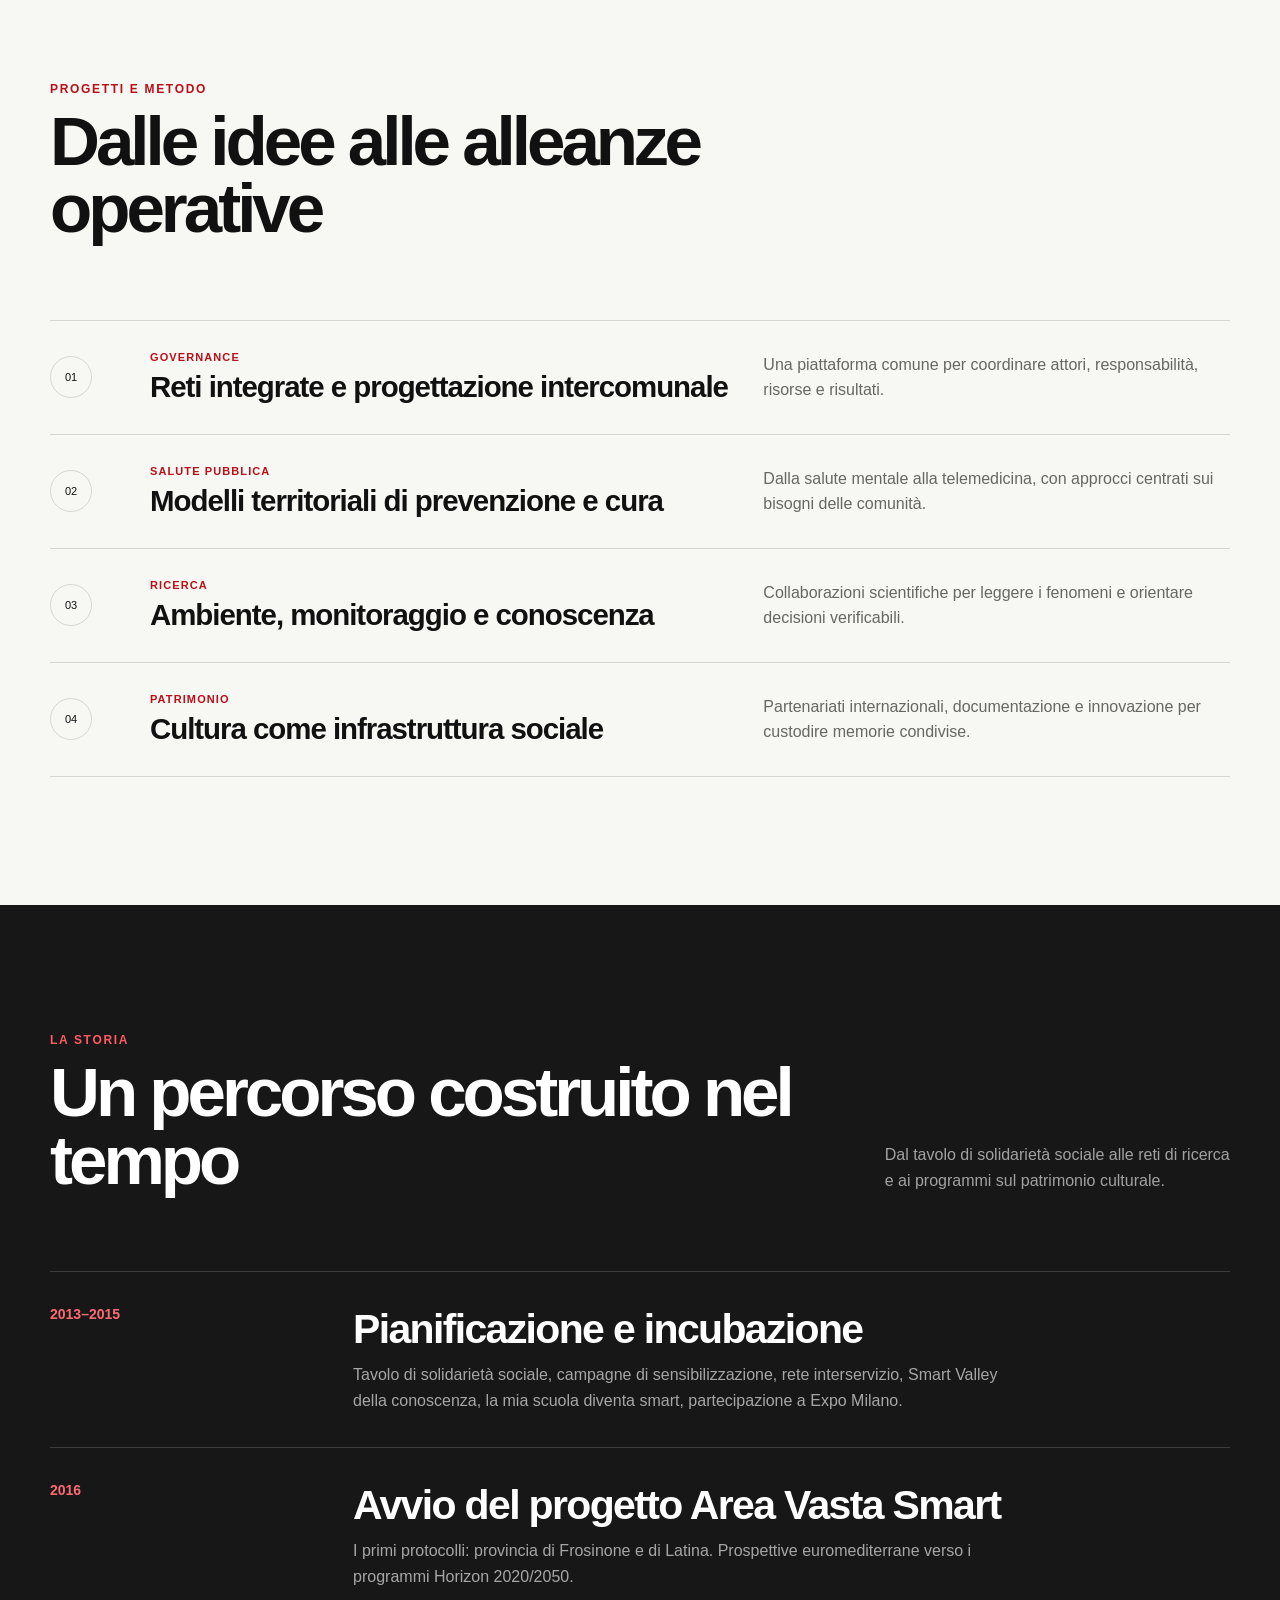
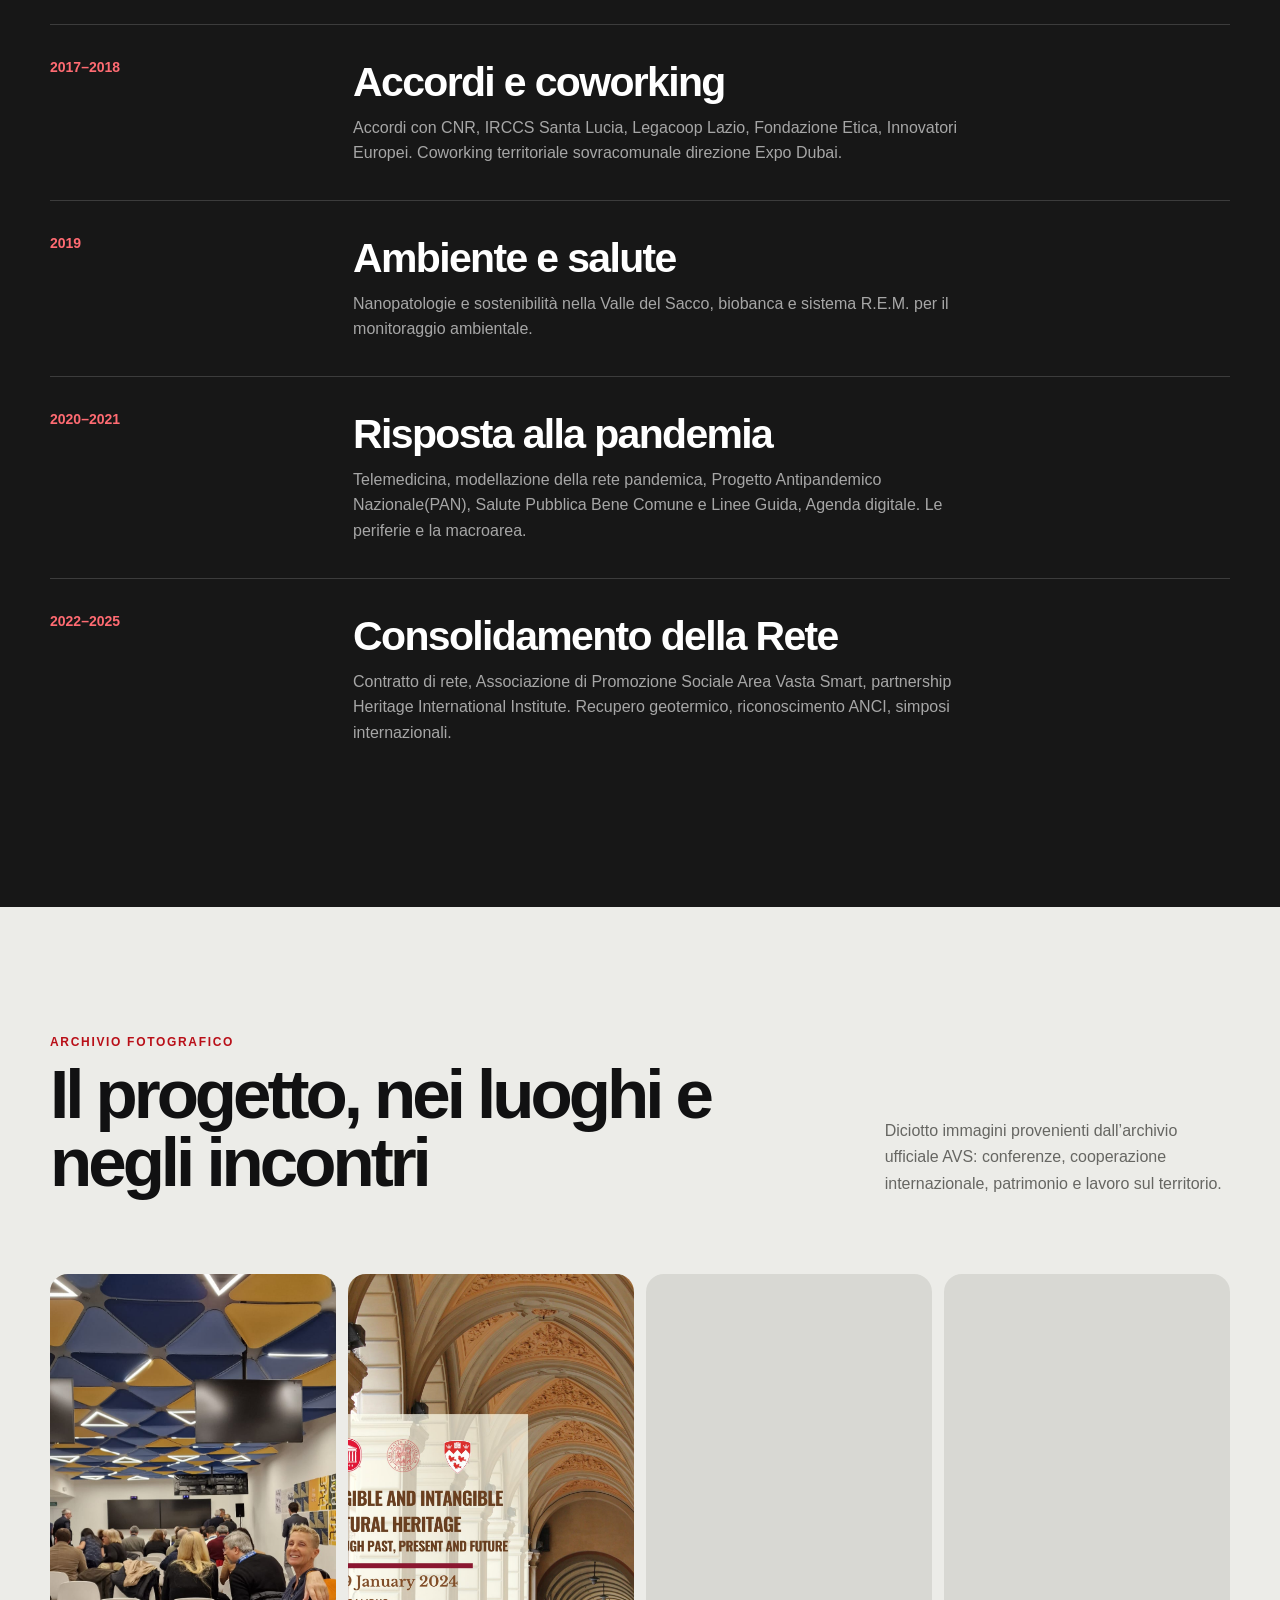
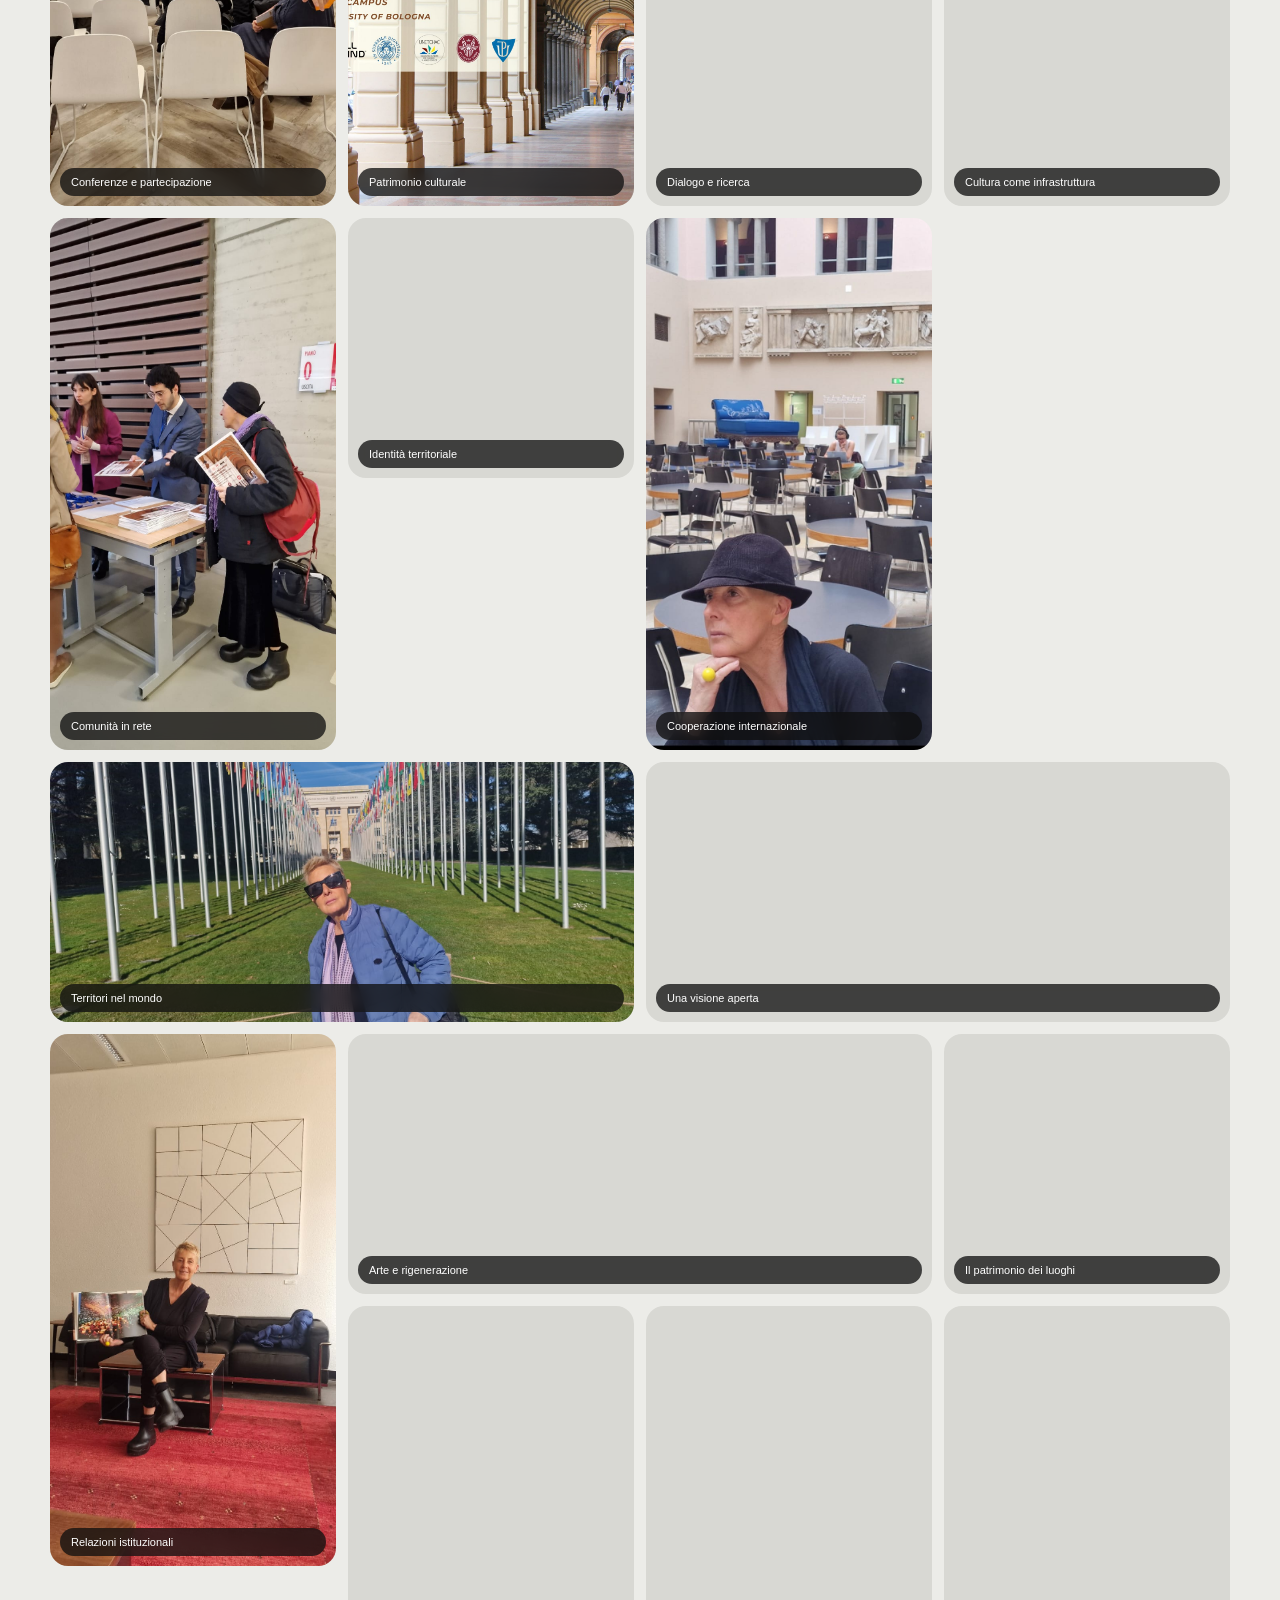
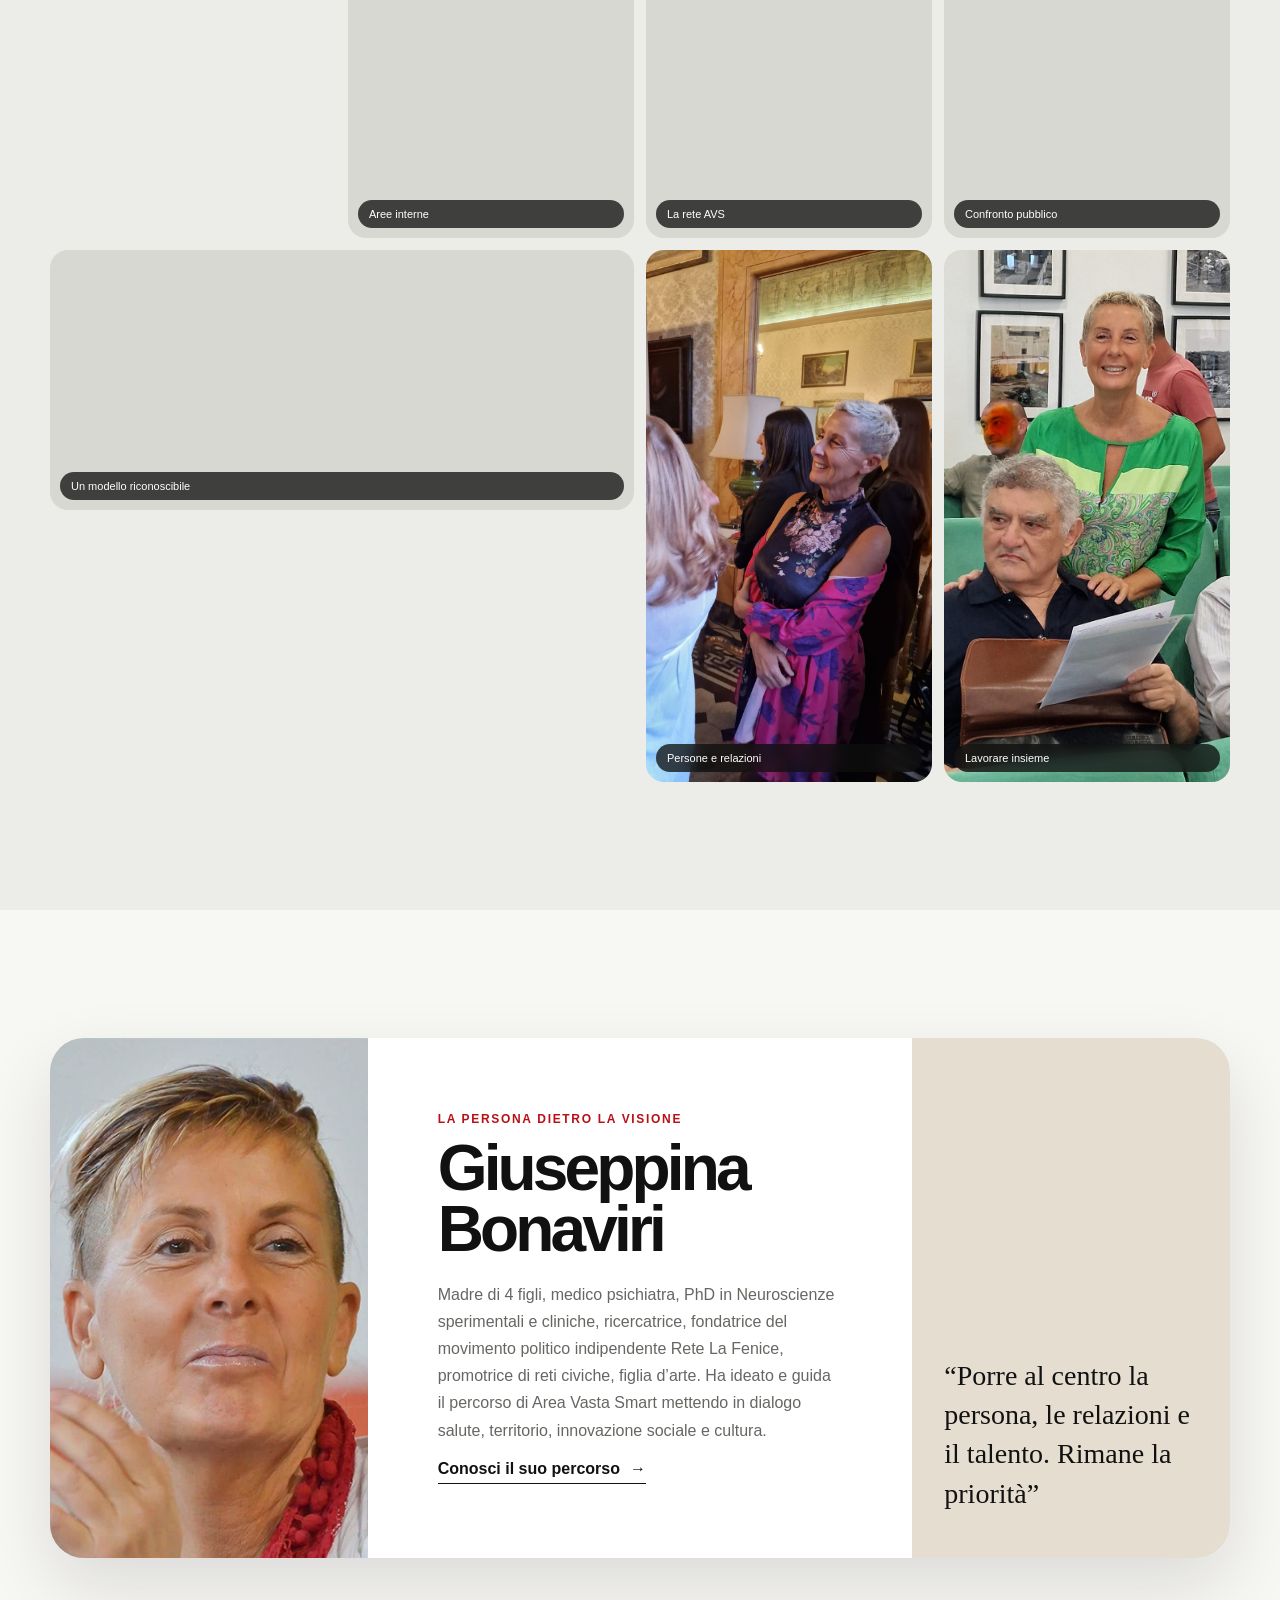
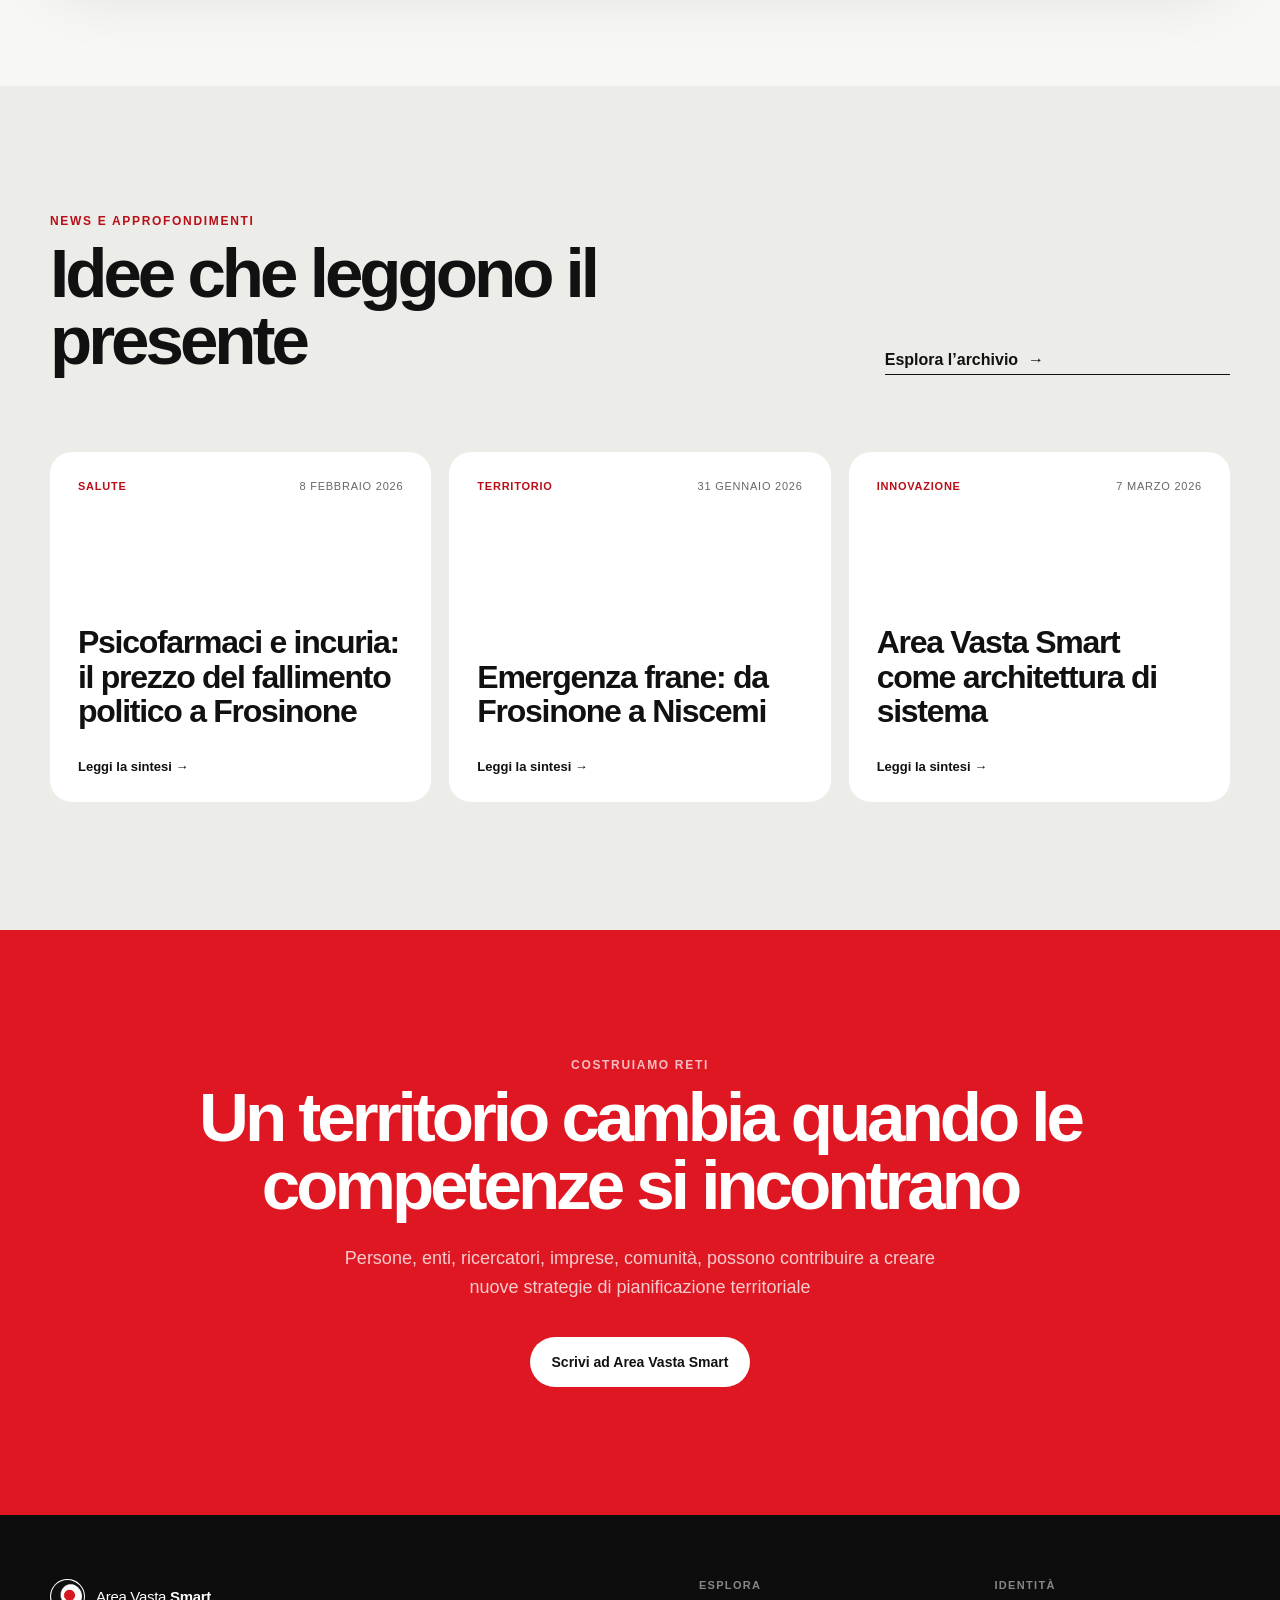
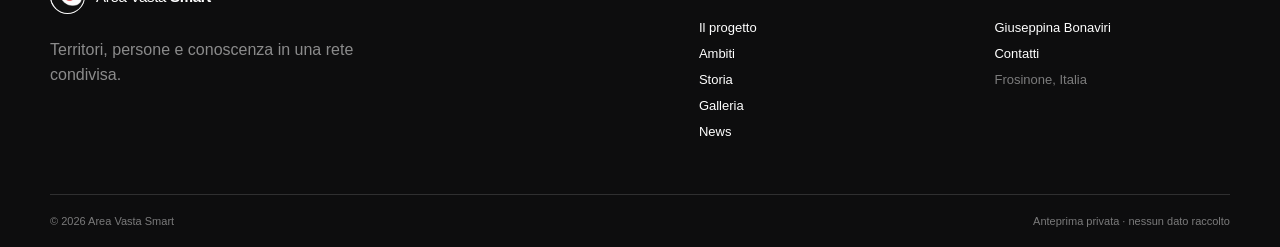
==== commit a8586ef0: "Update Area Vasta Smart content and links" ====
--- a/index.html
+++ b/index.html
@@ -70,7 +70,7 @@
     </div></section>
 
     <section class="gallery-section section" id="galleria"><div class="shell">
-      <div class="section-heading split reveal"><div><p class="section-kicker">Archivio fotografico</p><h2>Il progetto, nei luoghi e negli incontri.</h2></div><p>Diciotto immagini provenienti dall’archivio ufficiale AVS: conferenze, cooperazione internazionale, patrimonio e lavoro sul territorio.</p></div>
+      <div class="section-heading split reveal"><div><p class="section-kicker">Archivio fotografico</p><h2>Il progetto, nei luoghi e negli incontri</h2></div><p>Diciotto immagini provenienti dall’archivio ufficiale AVS: conferenze, cooperazione internazionale, patrimonio e lavoro sul territorio.</p></div>
       <div class="photo-grid">
         <figure class="reveal tall"><img src="assets/gallery/foto1.jpeg" width="1200" height="1600" loading="lazy" decoding="async" alt="Partecipanti a una conferenza di Area Vasta Smart" /><figcaption>Conferenze e partecipazione</figcaption></figure>
         <figure class="reveal tall"><img src="assets/gallery/foto10.jpeg" width="1448" height="2048" loading="lazy" decoding="async" alt="Locandina di un incontro internazionale sul patrimonio culturale" /><figcaption>Patrimonio culturale</figcaption></figure>
@@ -93,14 +93,14 @@
       </div>
     </div></section>
 
-    <section class="founder shell section" aria-labelledby="founder-title"><div class="founder-card reveal"><div class="founder-photo"><img src="assets/giuseppina/giuseppina-bonaviri-ritratto.jpg" width="750" height="590" loading="lazy" decoding="async" alt="Ritratto di Giuseppina Bonaviri" /></div><div class="founder-content"><p class="section-kicker">La persona dietro la visione</p><h2 id="founder-title">Giuseppina Bonaviri</h2><p>Medico psichiatra, ricercatrice e promotrice di reti civiche. Ha ideato e guidato il percorso di Area Vasta Smart mettendo in dialogo salute, territorio, innovazione sociale e cultura.</p><a class="text-link" href="giuseppina-bonaviri.html">Conosci il suo percorso <span aria-hidden="true">→</span></a></div><blockquote>“Porre al centro la persona, le relazioni e il talento rimane la nostra priorità.”</blockquote></div></section>
+    <section class="founder shell section" aria-labelledby="founder-title"><div class="founder-card reveal"><div class="founder-photo"><img src="assets/giuseppina/giuseppina-bonaviri-ritratto.jpg" width="750" height="590" loading="lazy" decoding="async" alt="Ritratto di Giuseppina Bonaviri" /></div><div class="founder-content"><p class="section-kicker">La persona dietro la visione</p><h2 id="founder-title">Giuseppina Bonaviri</h2><p>Madre di 4 figli, medico psichiatra, PhD in Neuroscienze sperimentali e cliniche, ricercatrice, fondatrice del movimento politico indipendente Rete La Fenice, promotrice di reti civiche, figlia d’arte. Ha ideato e guida il percorso di Area Vasta Smart mettendo in dialogo salute, territorio, innovazione sociale e cultura.</p><a class="text-link" href="giuseppina-bonaviri.html">Conosci il suo percorso <span aria-hidden="true">→</span></a></div><blockquote>“Porre al centro la persona, le relazioni e il talento. Rimane la priorità”</blockquote></div></section>
 
     <section class="news-preview section" aria-labelledby="news-title"><div class="shell">
-      <div class="section-heading split reveal"><div><p class="section-kicker">News e approfondimenti</p><h2 id="news-title">Idee che leggono il presente.</h2></div><a class="text-link" href="news.html">Esplora l’archivio <span aria-hidden="true">→</span></a></div>
-      <div class="news-grid"><article class="news-card reveal"><p><span>Salute</span><time datetime="2026-02-08">8 febbraio 2026</time></p><h3>Psicofarmaci e incuria: il prezzo del fallimento politico a Frosinone</h3><a href="news.html#psicofarmaci">Leggi la sintesi <span aria-hidden="true">→</span></a></article><article class="news-card reveal"><p><span>Territorio</span><time datetime="2026-01-31">31 gennaio 2026</time></p><h3>Emergenza frane: da Frosinone a Niscemi</h3><a href="news.html#frane">Leggi la sintesi <span aria-hidden="true">→</span></a></article><article class="news-card reveal"><p><span>Innovazione</span><time datetime="2026-03-07">7 marzo 2026</time></p><h3>Area Vasta Smart come architettura di sistema</h3><a href="news.html#architettura">Leggi la sintesi <span aria-hidden="true">→</span></a></article></div>
+      <div class="section-heading split reveal"><div><p class="section-kicker">News e approfondimenti</p><h2 id="news-title">Idee che leggono il presente</h2></div><a class="text-link" href="news.html">Esplora l’archivio <span aria-hidden="true">→</span></a></div>
+      <div class="news-grid"><article class="news-card reveal"><p><span>Salute</span><time datetime="2026-02-08">8 febbraio 2026</time></p><h3>Psicofarmaci e incuria: il prezzo del fallimento politico a Frosinone</h3><a href="news.html#psicofarmaci">Leggi la sintesi <span aria-hidden="true">→</span></a></article><article class="news-card reveal"><p><span>Territorio</span><time datetime="2026-01-31">31 gennaio 2026</time></p><h3>Emergenza frane: da Frosinone a Niscemi</h3><a href="news.html#frane">Leggi la sintesi <span aria-hidden="true">→</span></a></article><article class="news-card reveal"><p><span>Innovazione</span><time datetime="2026-03-07">7 marzo 2026</time></p><h3>Area Vasta Smart come architettura di sistema</h3><a href="articolo-architettura-sistema.html">Leggi la sintesi <span aria-hidden="true">→</span></a></article></div>
     </div></section>
 
-    <section class="contact section" id="contatti"><div class="shell contact-inner reveal"><p class="section-kicker">Costruiamo reti</p><h2>Un territorio cambia quando le competenze si incontrano.</h2><p>Enti, ricercatori, imprese e comunità possono contribuire a nuovi programmi territoriali.</p><a class="button inverted" href="mailto:info@avsfrosinone.it">Scrivi ad Area Vasta Smart</a></div></section>
+    <section class="contact section" id="contatti"><div class="shell contact-inner reveal"><p class="section-kicker">Costruiamo reti</p><h2>Un territorio cambia quando le competenze si incontrano</h2><p>Persone, enti, ricercatori, imprese, comunità, possono contribuire a creare nuove strategie di pianificazione territoriale</p><a class="button inverted" href="mailto:info@avsfrosinone.it">Scrivi ad Area Vasta Smart</a></div></section>
   </main>
 
   <footer class="site-footer"><div class="shell footer-grid"><div><a class="brand footer-brand" href="index.html"><span class="brand-crop"><img src="assets/area-vasta-smart-logo-2026-v1.jpg" alt="" /></span><span class="brand-name">Area Vasta <strong>Smart</strong></span></a><p>Territori, persone e conoscenza in una rete condivisa.</p></div><div><h2>Esplora</h2><a href="#progetto">Il progetto</a><a href="#ambiti">Ambiti</a><a href="#storia">Storia</a><a href="#galleria">Galleria</a><a href="news.html">News</a></div><div><h2>Identità</h2><a href="giuseppina-bonaviri.html">Giuseppina Bonaviri</a><a href="#contatti">Contatti</a><span>Frosinone, Italia</span></div></div><div class="shell footer-bottom"><span>© <span data-year></span> Area Vasta Smart</span><span>Anteprima privata · nessun dato raccolto</span></div></footer>
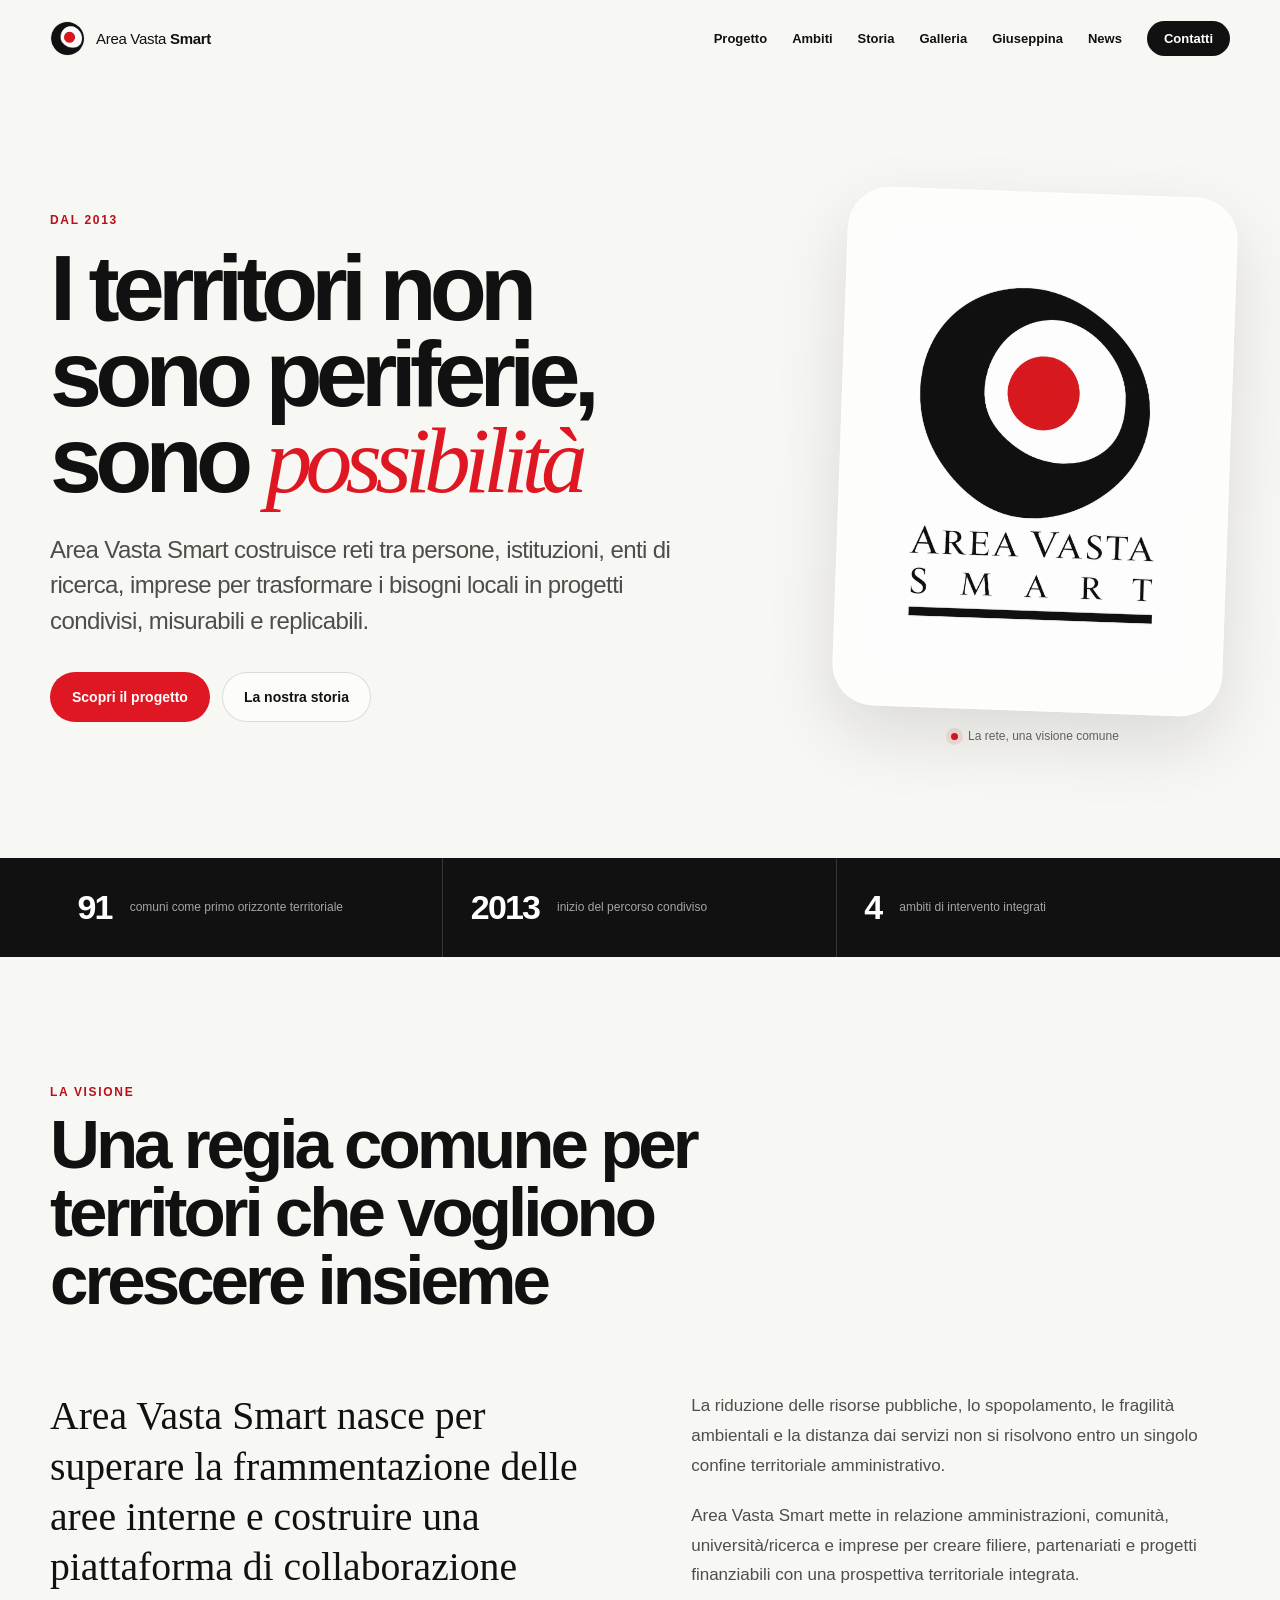
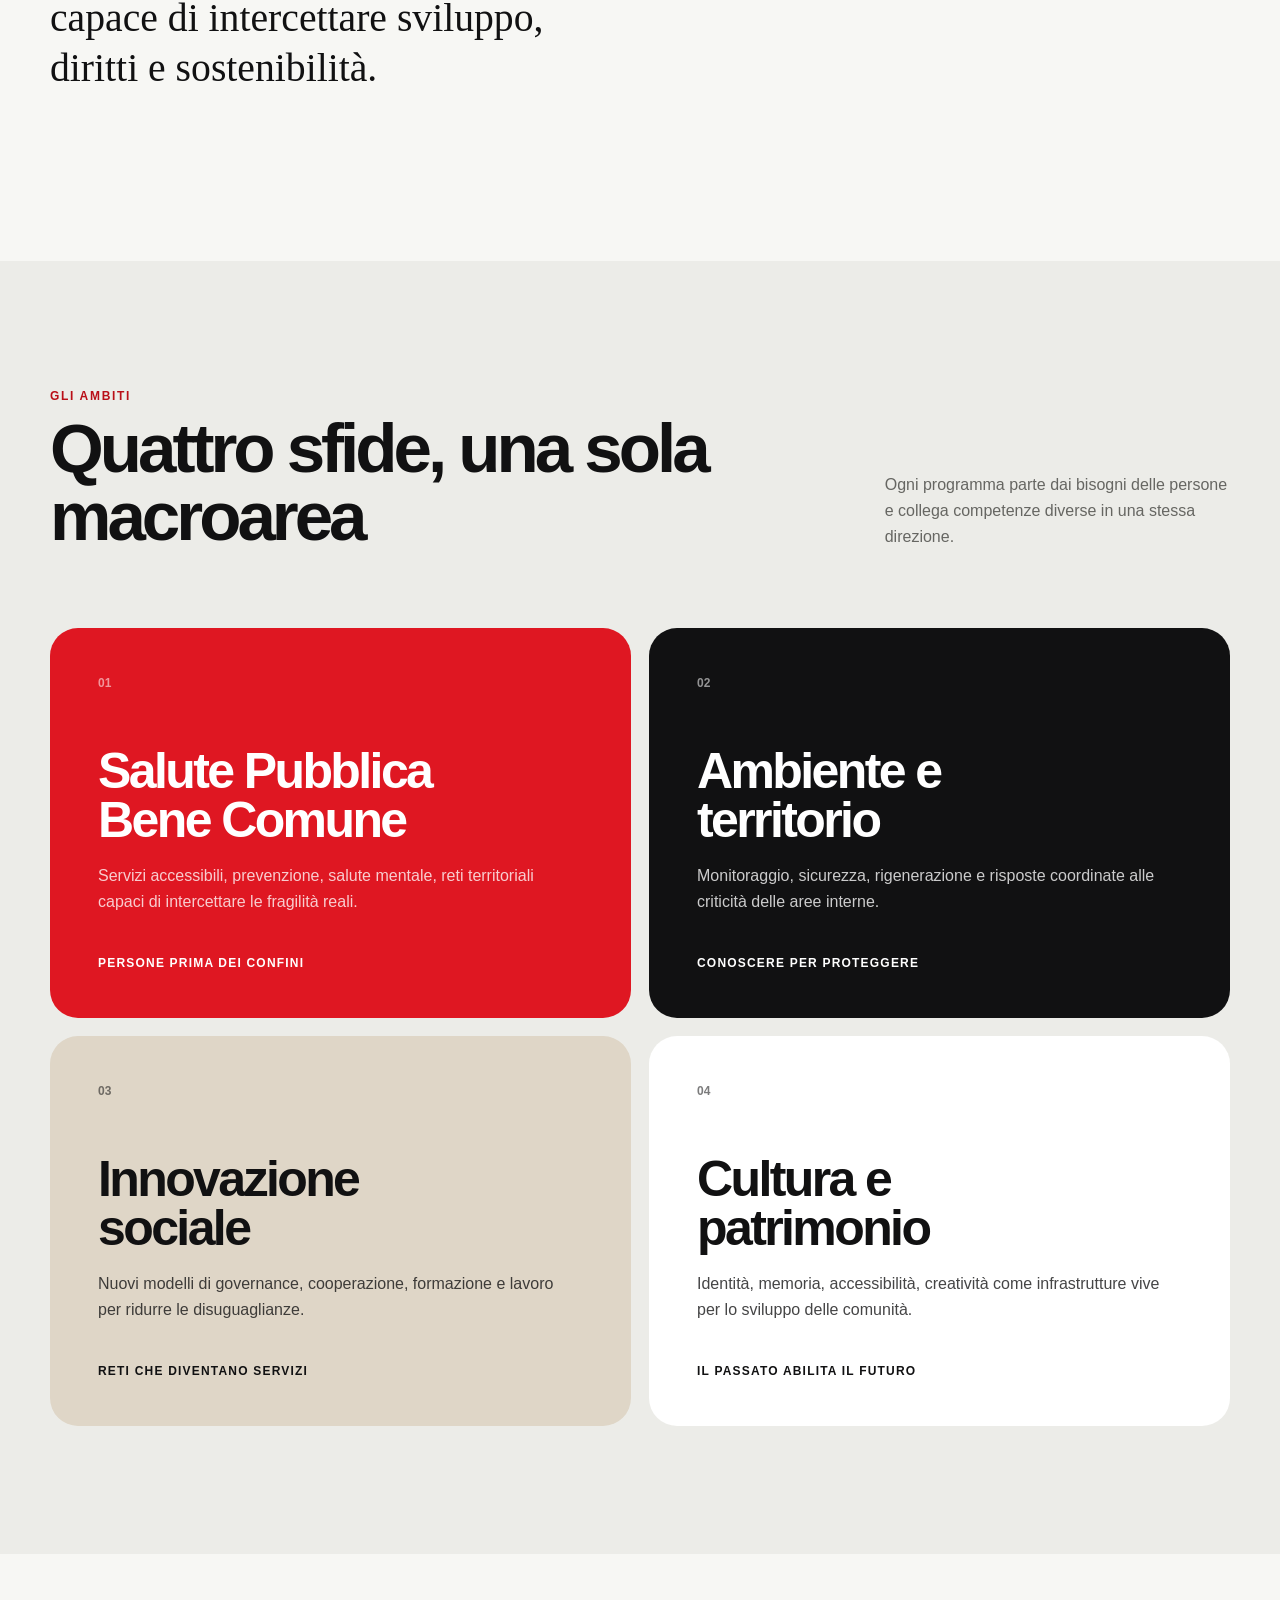
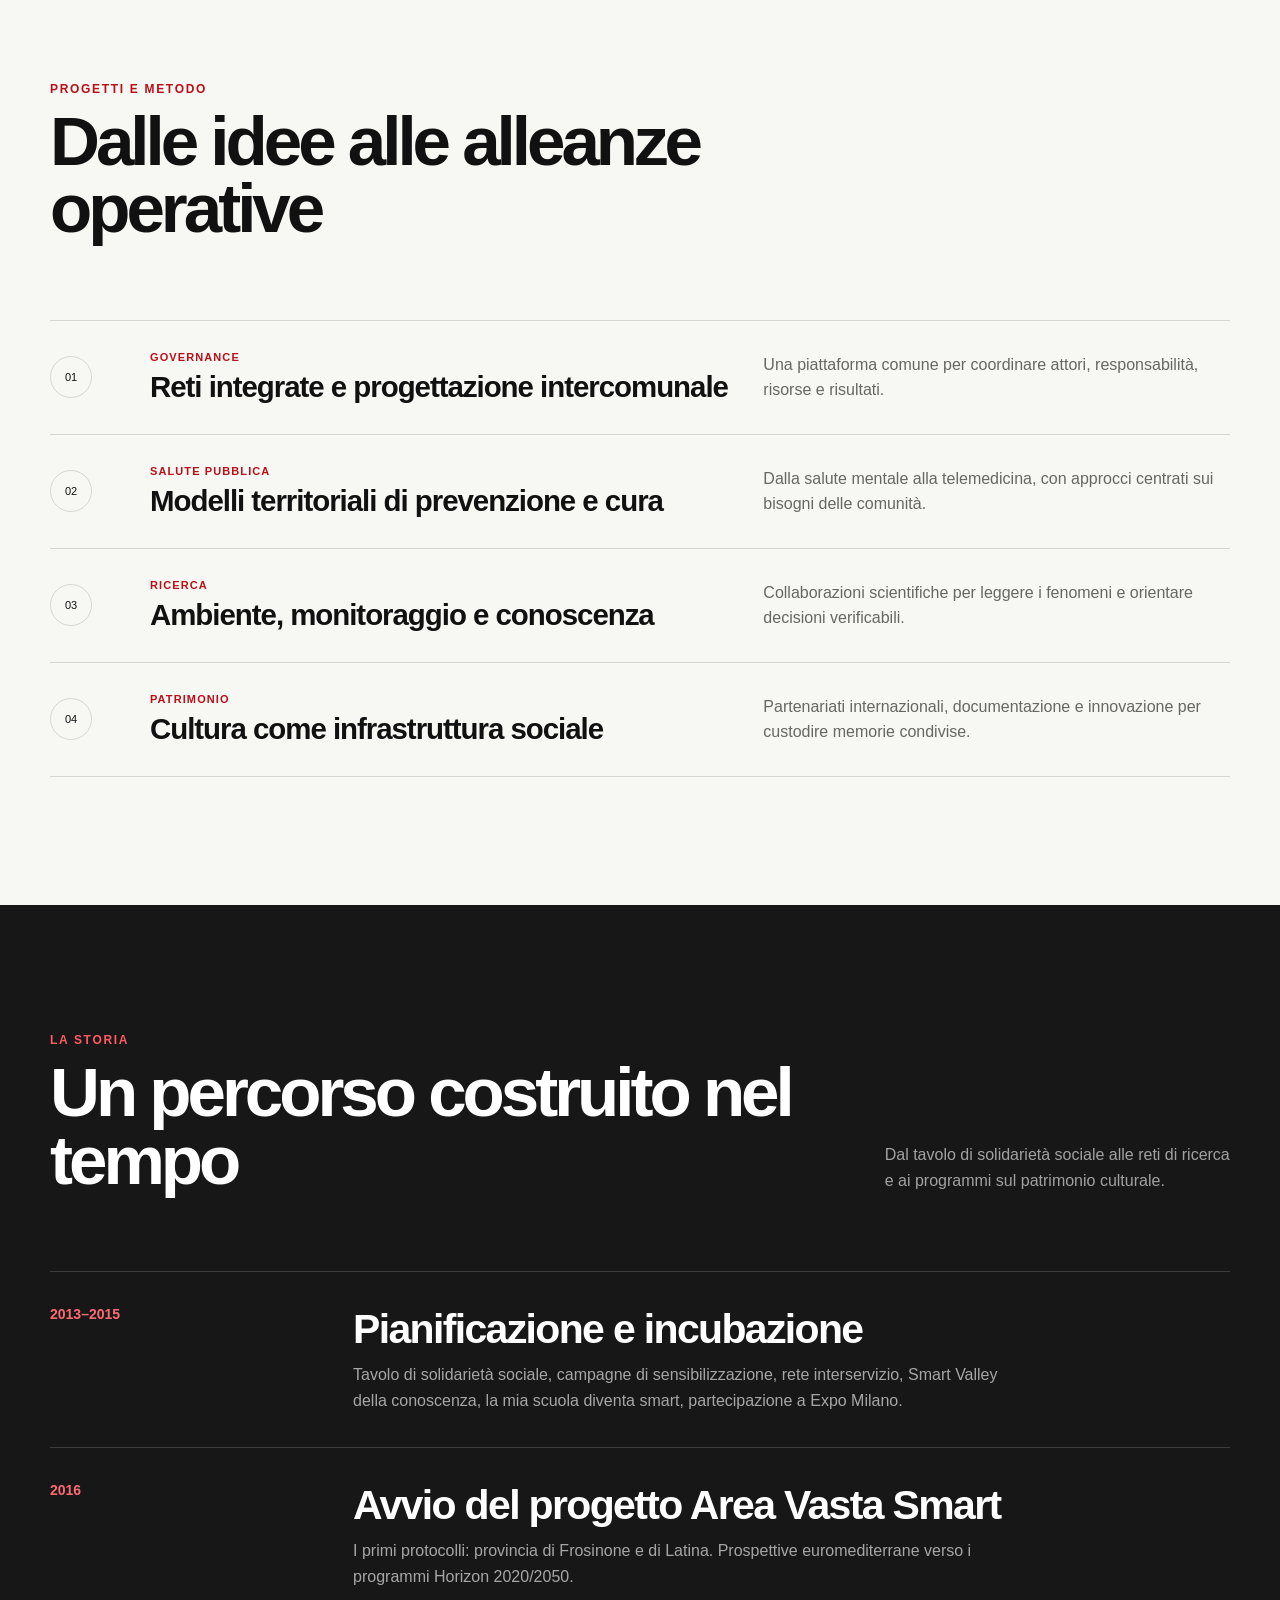
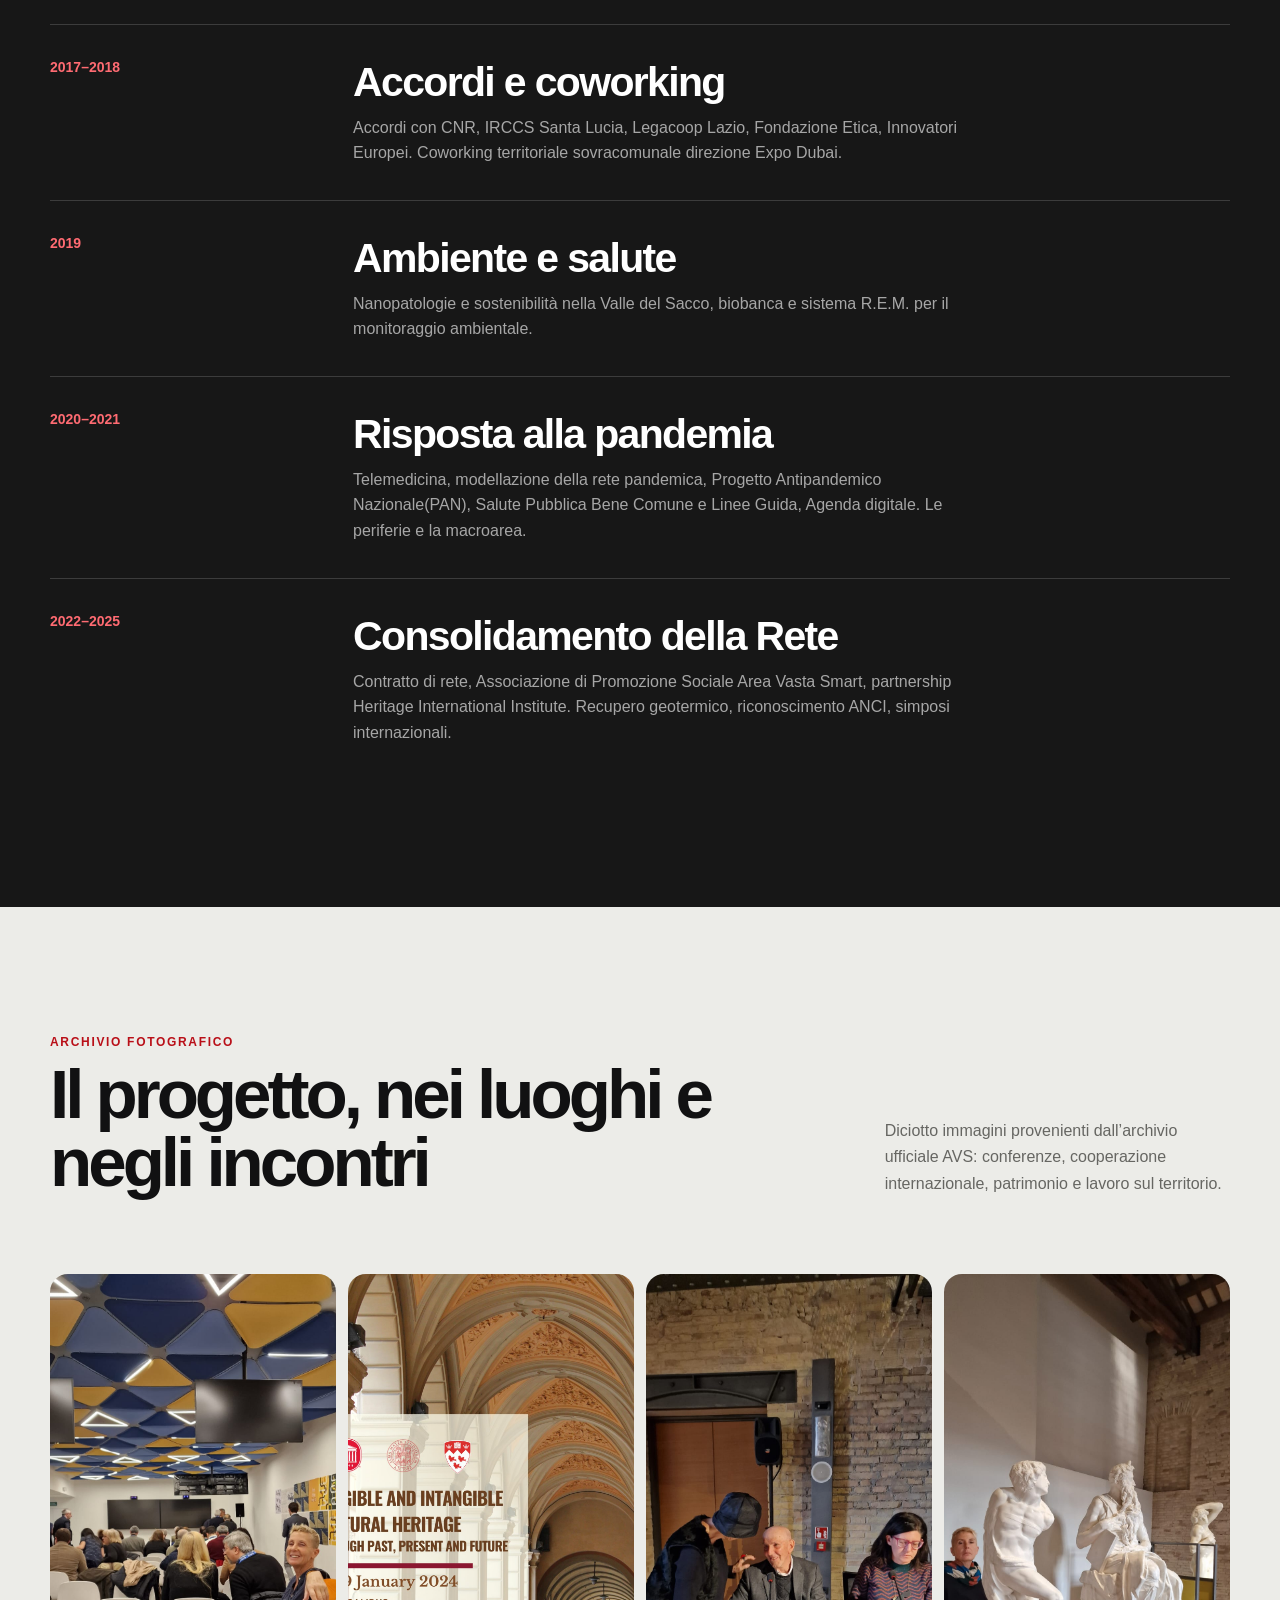
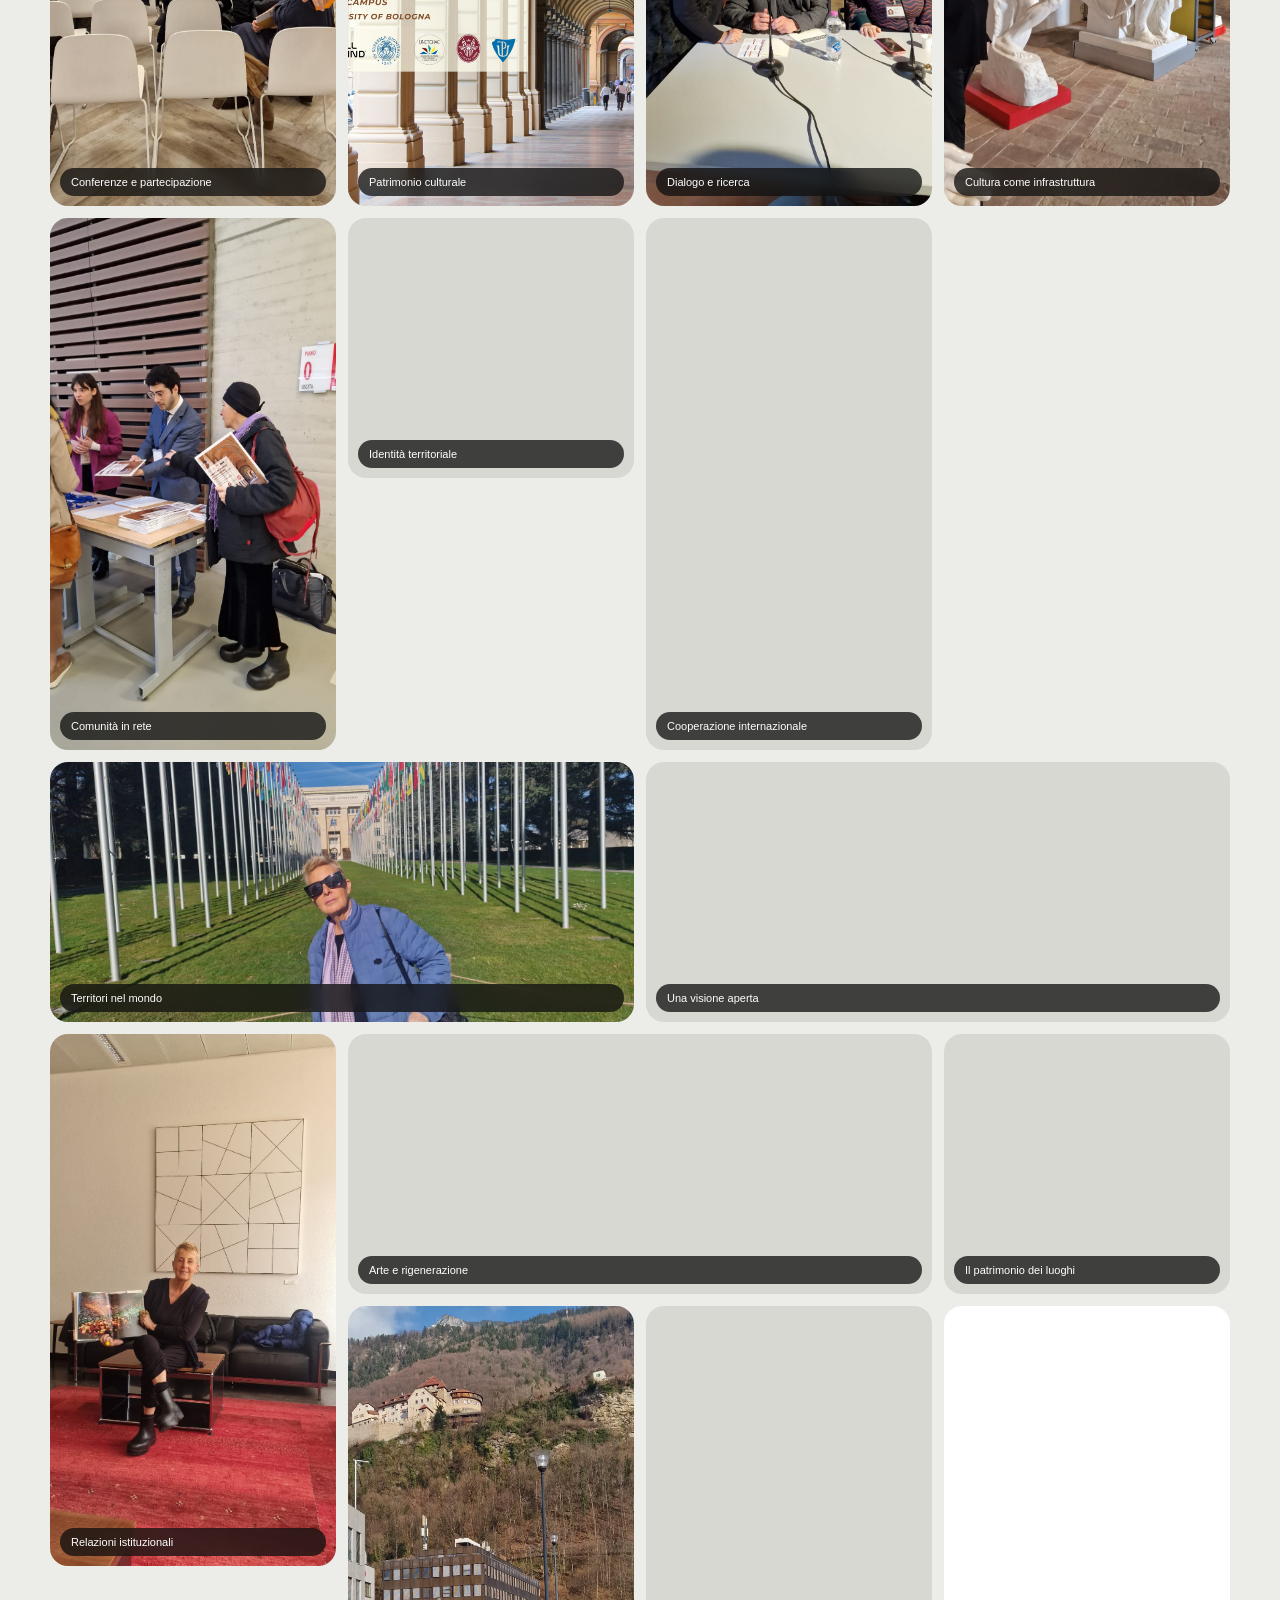
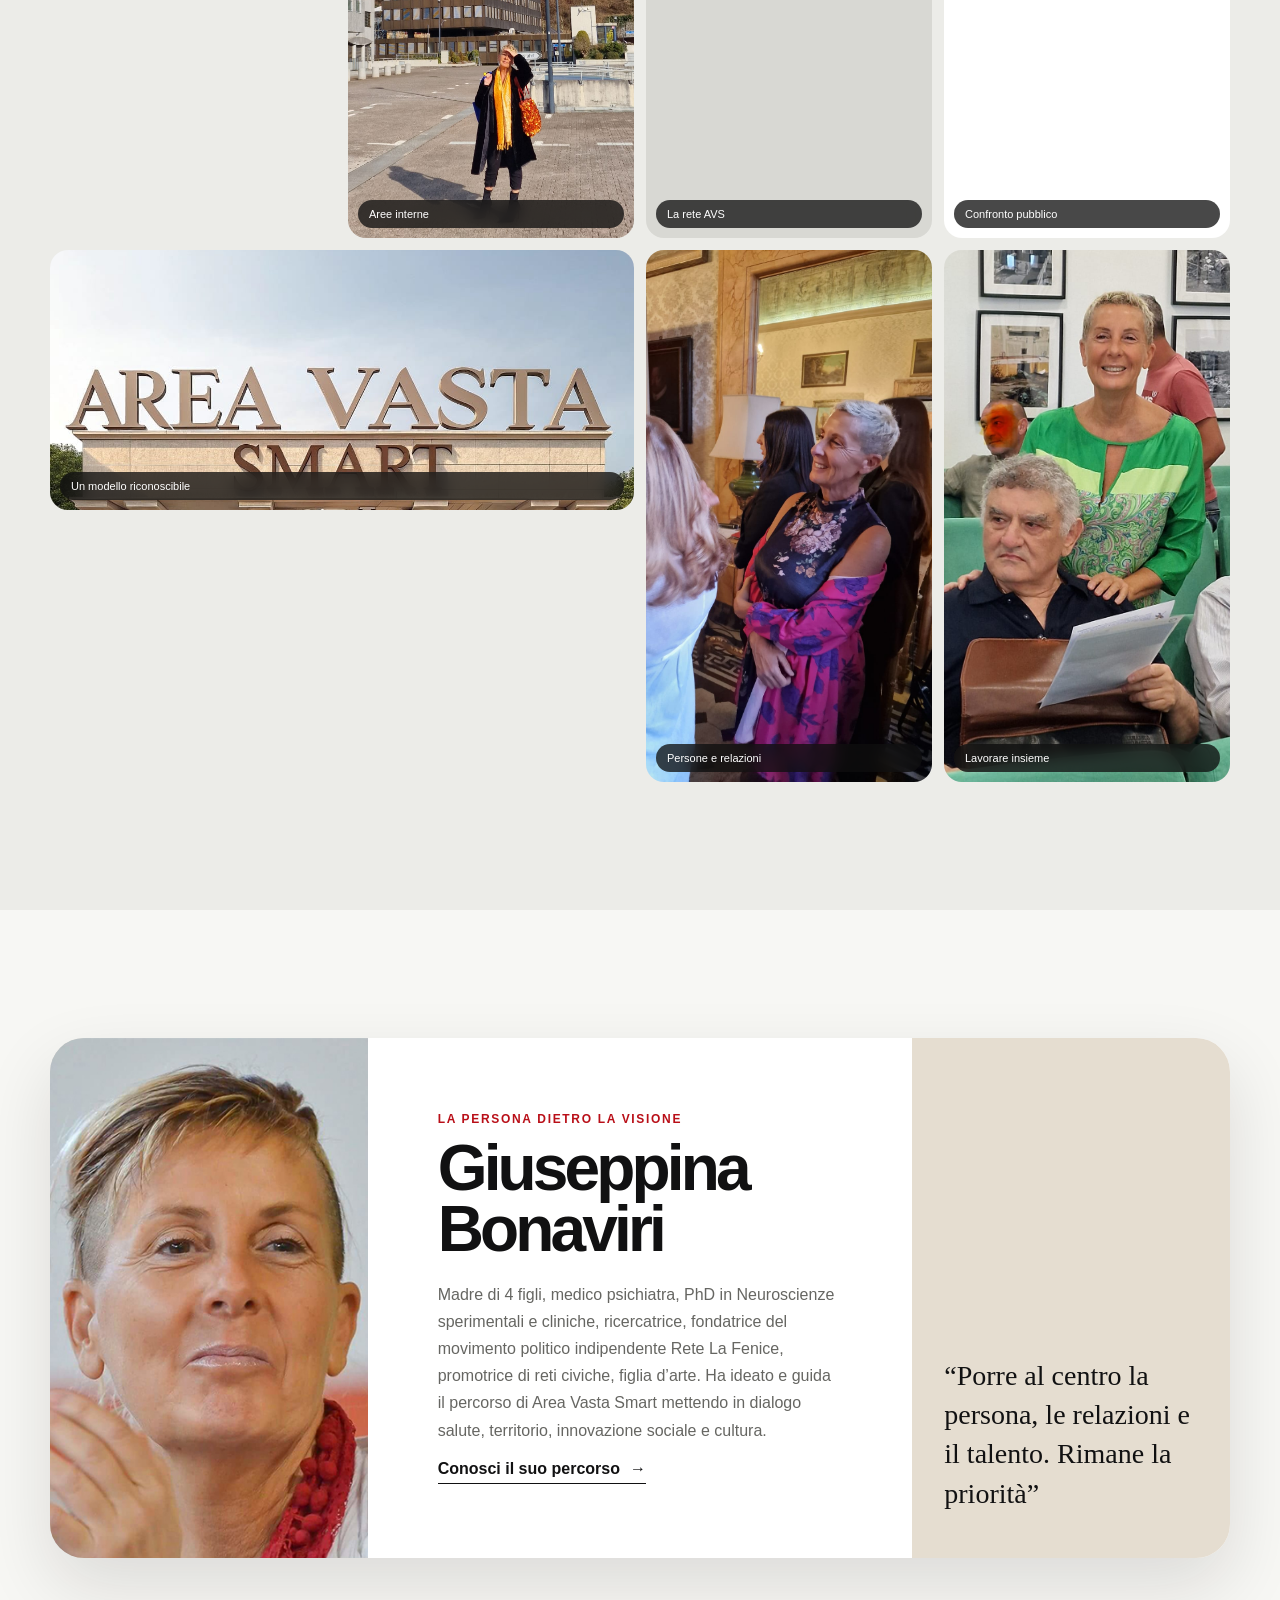
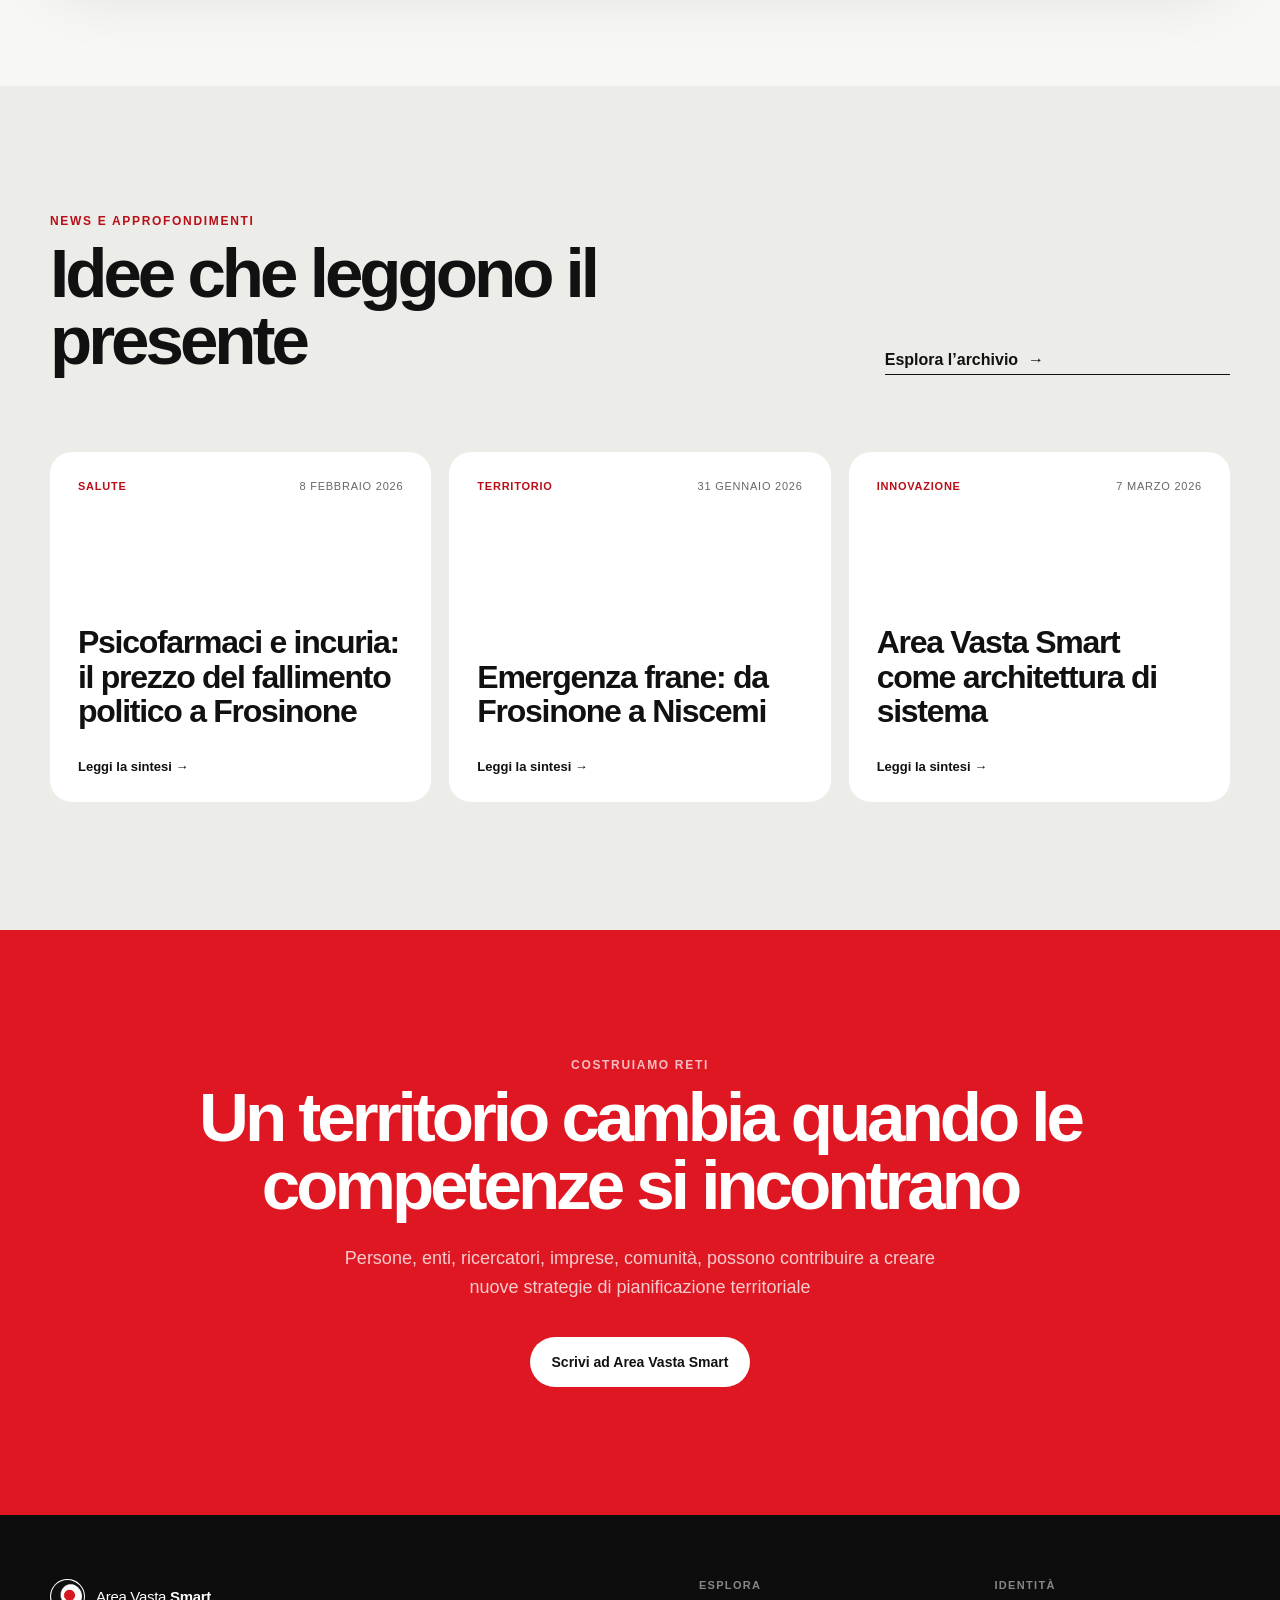
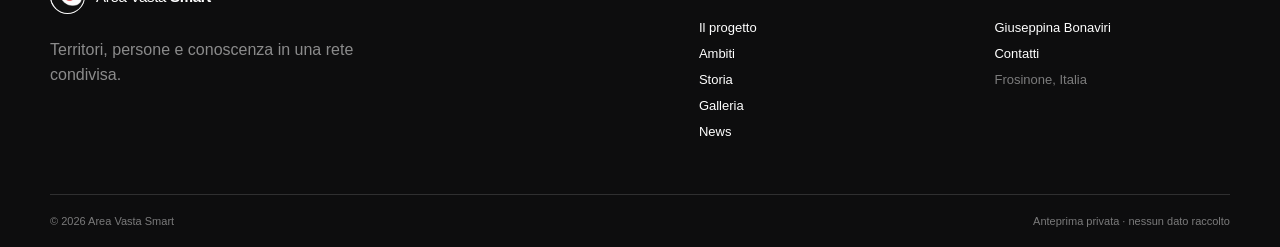
==== commit fa027f3d: "Replace gallery poster with Guerre in codice" ====
--- a/index.html
+++ b/index.html
@@ -86,7 +86,7 @@
         <figure class="reveal"><img src="assets/gallery/foto37.jpeg" width="1830" height="1918" loading="lazy" decoding="async" alt="Veduta di un centro storico italiano con marchio Area Vasta Smart" /><figcaption>Il patrimonio dei luoghi</figcaption></figure>
         <figure class="reveal tall"><img src="assets/gallery/foto38.jpeg" width="1311" height="2048" loading="lazy" decoding="async" alt="Giuseppina Bonaviri in visita a un territorio montano" /><figcaption>Aree interne</figcaption></figure>
         <figure class="reveal tall"><img src="assets/gallery/foto39.jpeg" width="1080" height="1920" loading="lazy" decoding="async" alt="Giuseppina Bonaviri accanto al banner di Area Vasta Smart" /><figcaption>La rete AVS</figcaption></figure>
-        <figure class="reveal tall"><img src="assets/gallery/foto40.jpeg" width="1080" height="1581" loading="lazy" decoding="async" alt="Locandina del convegno Il mondo in guerra" /><figcaption>Confronto pubblico</figcaption></figure>
+        <figure class="reveal tall poster"><img src="assets/gallery/foto40.jpeg" width="1082" height="1600" loading="lazy" decoding="async" alt="Locandina dell’incontro Guerre in codice" /><figcaption>Confronto pubblico</figcaption></figure>
         <figure class="reveal wide"><img src="assets/gallery/foto41.jpeg" width="1024" height="465" loading="lazy" decoding="async" alt="Installazione con la scritta Area Vasta Smart" /><figcaption>Un modello riconoscibile</figcaption></figure>
         <figure class="reveal tall"><img src="assets/gallery/foto5.jpeg" width="931" height="1600" loading="lazy" decoding="async" alt="Giuseppina Bonaviri conversa durante un evento" /><figcaption>Persone e relazioni</figcaption></figure>
         <figure class="reveal tall"><img src="assets/gallery/foto7.jpeg" width="991" height="1321" loading="lazy" decoding="async" alt="Giuseppina Bonaviri con i partecipanti a un incontro" /><figcaption>Lavorare insieme</figcaption></figure>
--- a/styles.css
+++ b/styles.css
@@ -200,6 +200,9 @@
 .photo-grid figure.wide { grid-column: span 2; }
 .photo-grid img { width: 100%; height: 100%; object-fit: cover; transition: transform .4s ease; }
 .photo-grid figure:hover img { transform: scale(1.025); }
+.photo-grid figure.poster { background: #fff; }
+.photo-grid figure.poster img { object-fit: contain; }
+.photo-grid figure.poster:hover img { transform: none; }
 .photo-grid figcaption { position: absolute; inset: auto 10px 10px; padding: 8px 11px; border-radius: 999px; background: rgba(15,15,15,.76); color: #fff; backdrop-filter: blur(8px); font-size: 11px; }
 
 /* Editorial workflow */
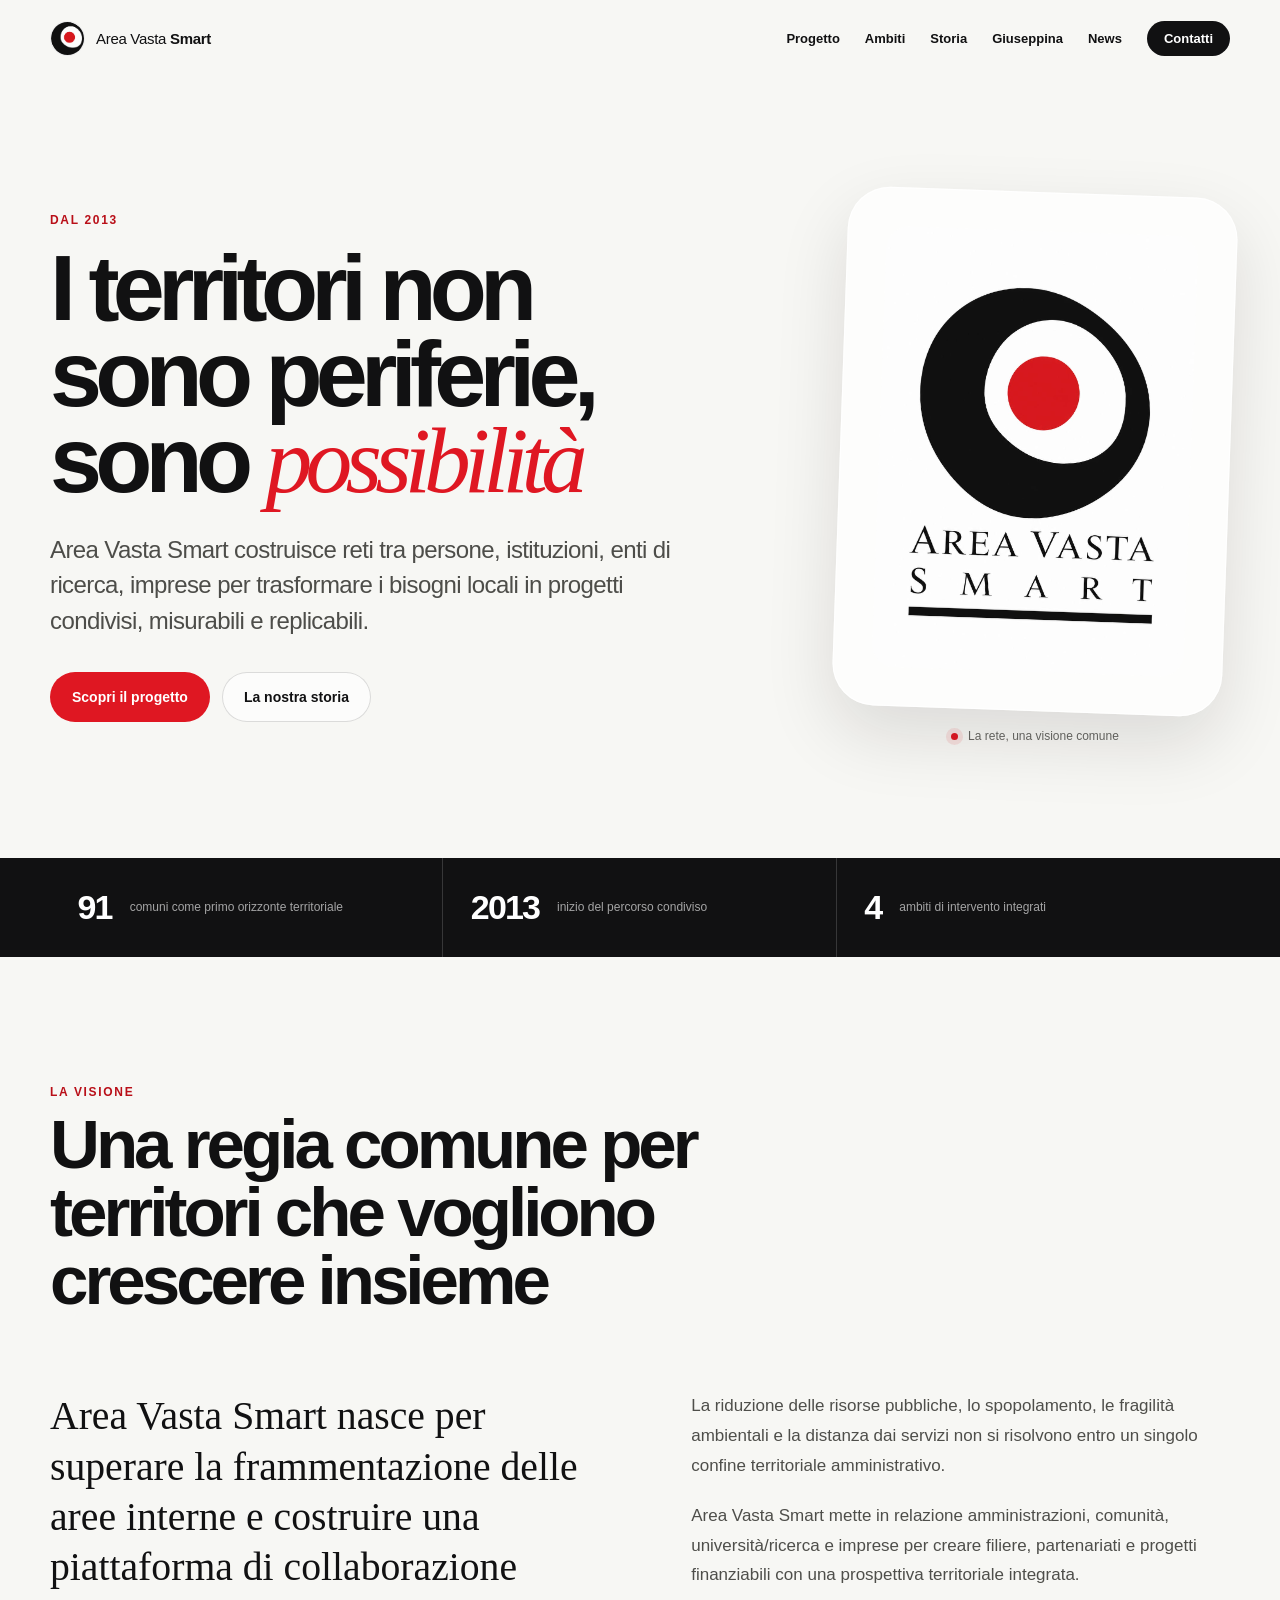
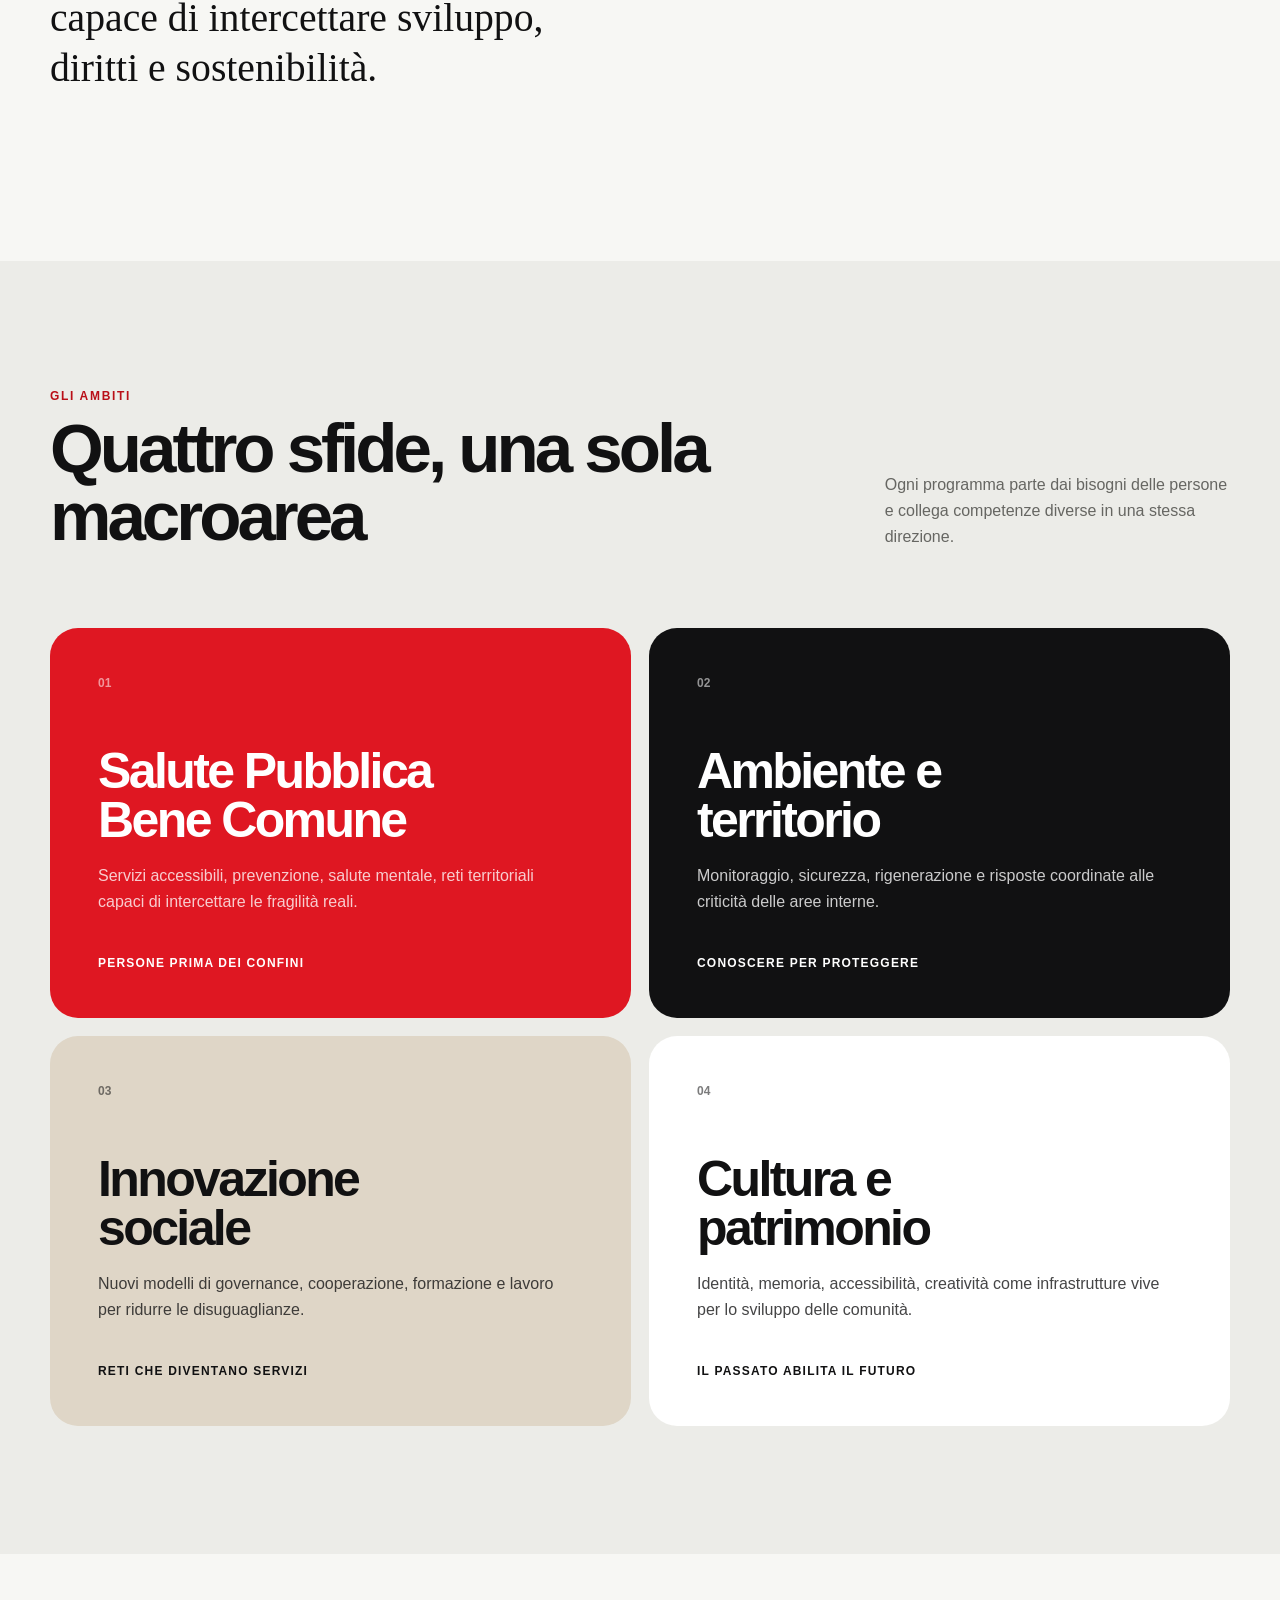
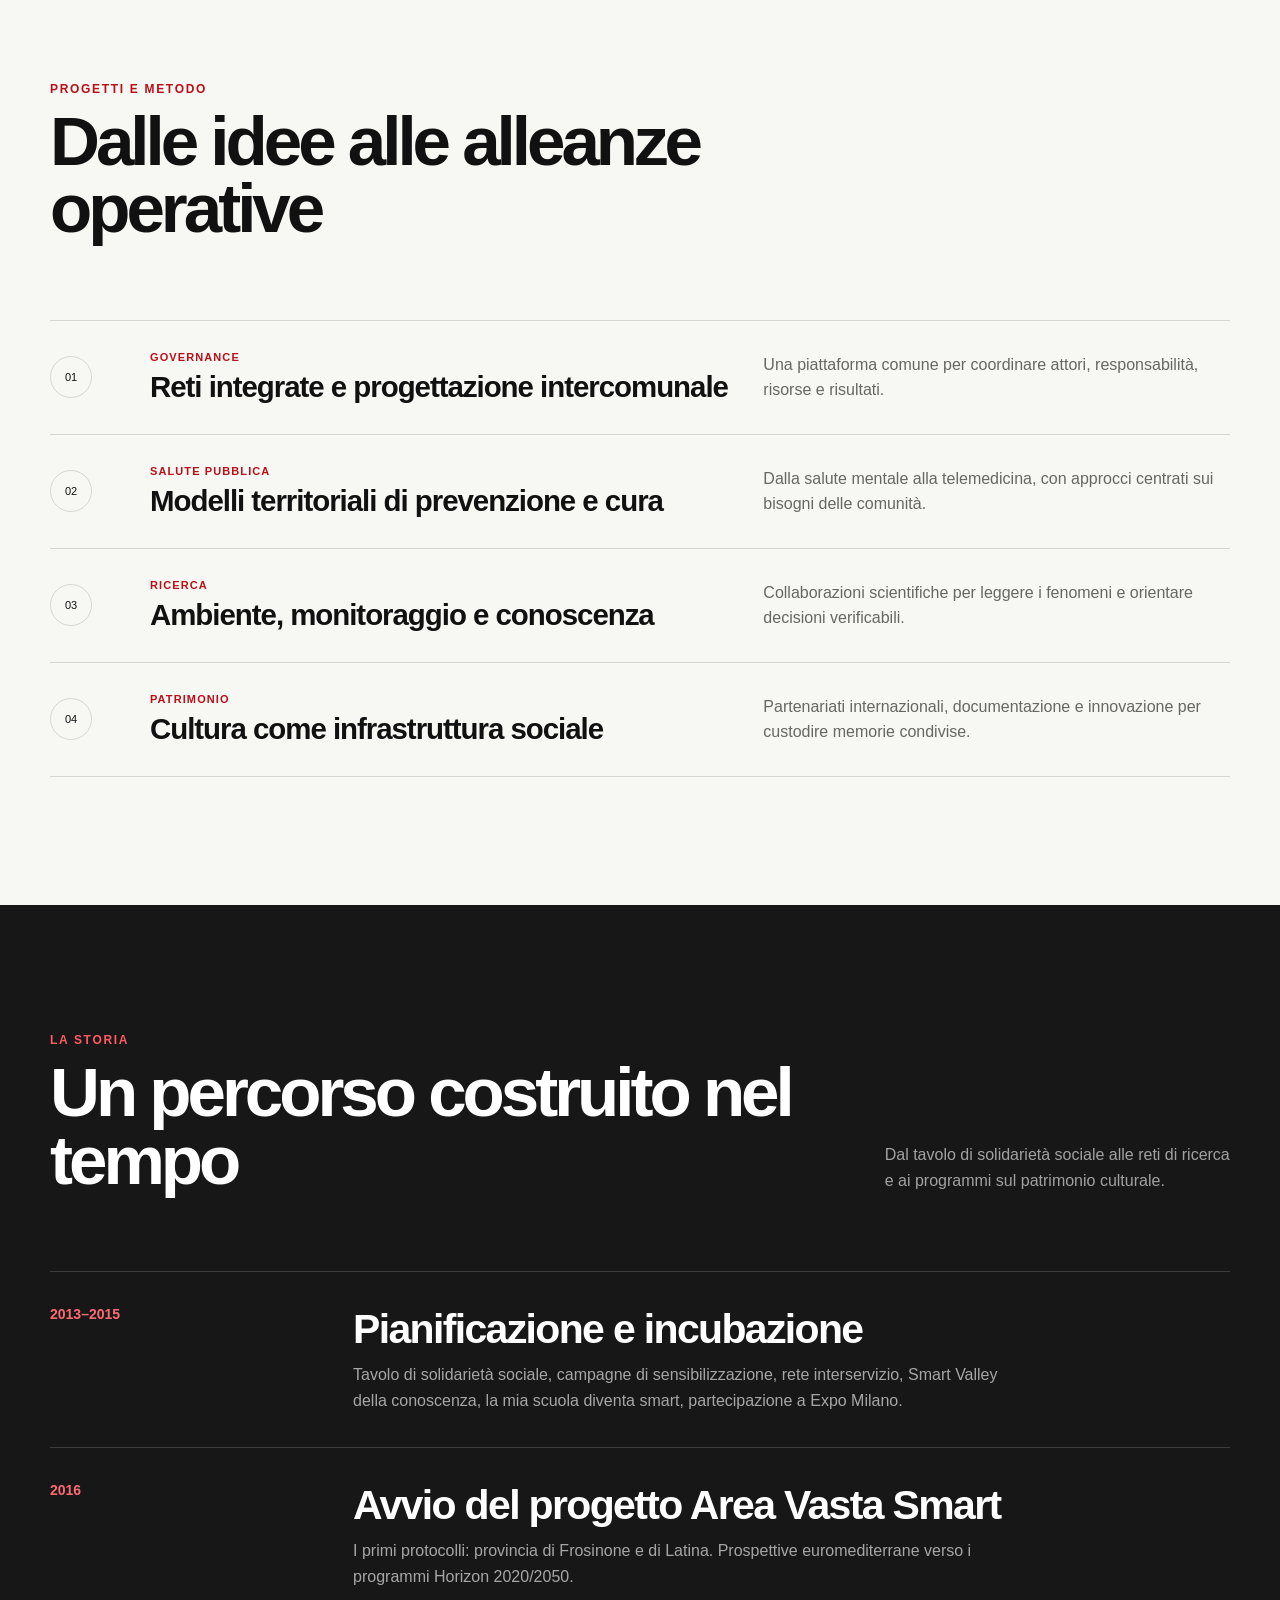
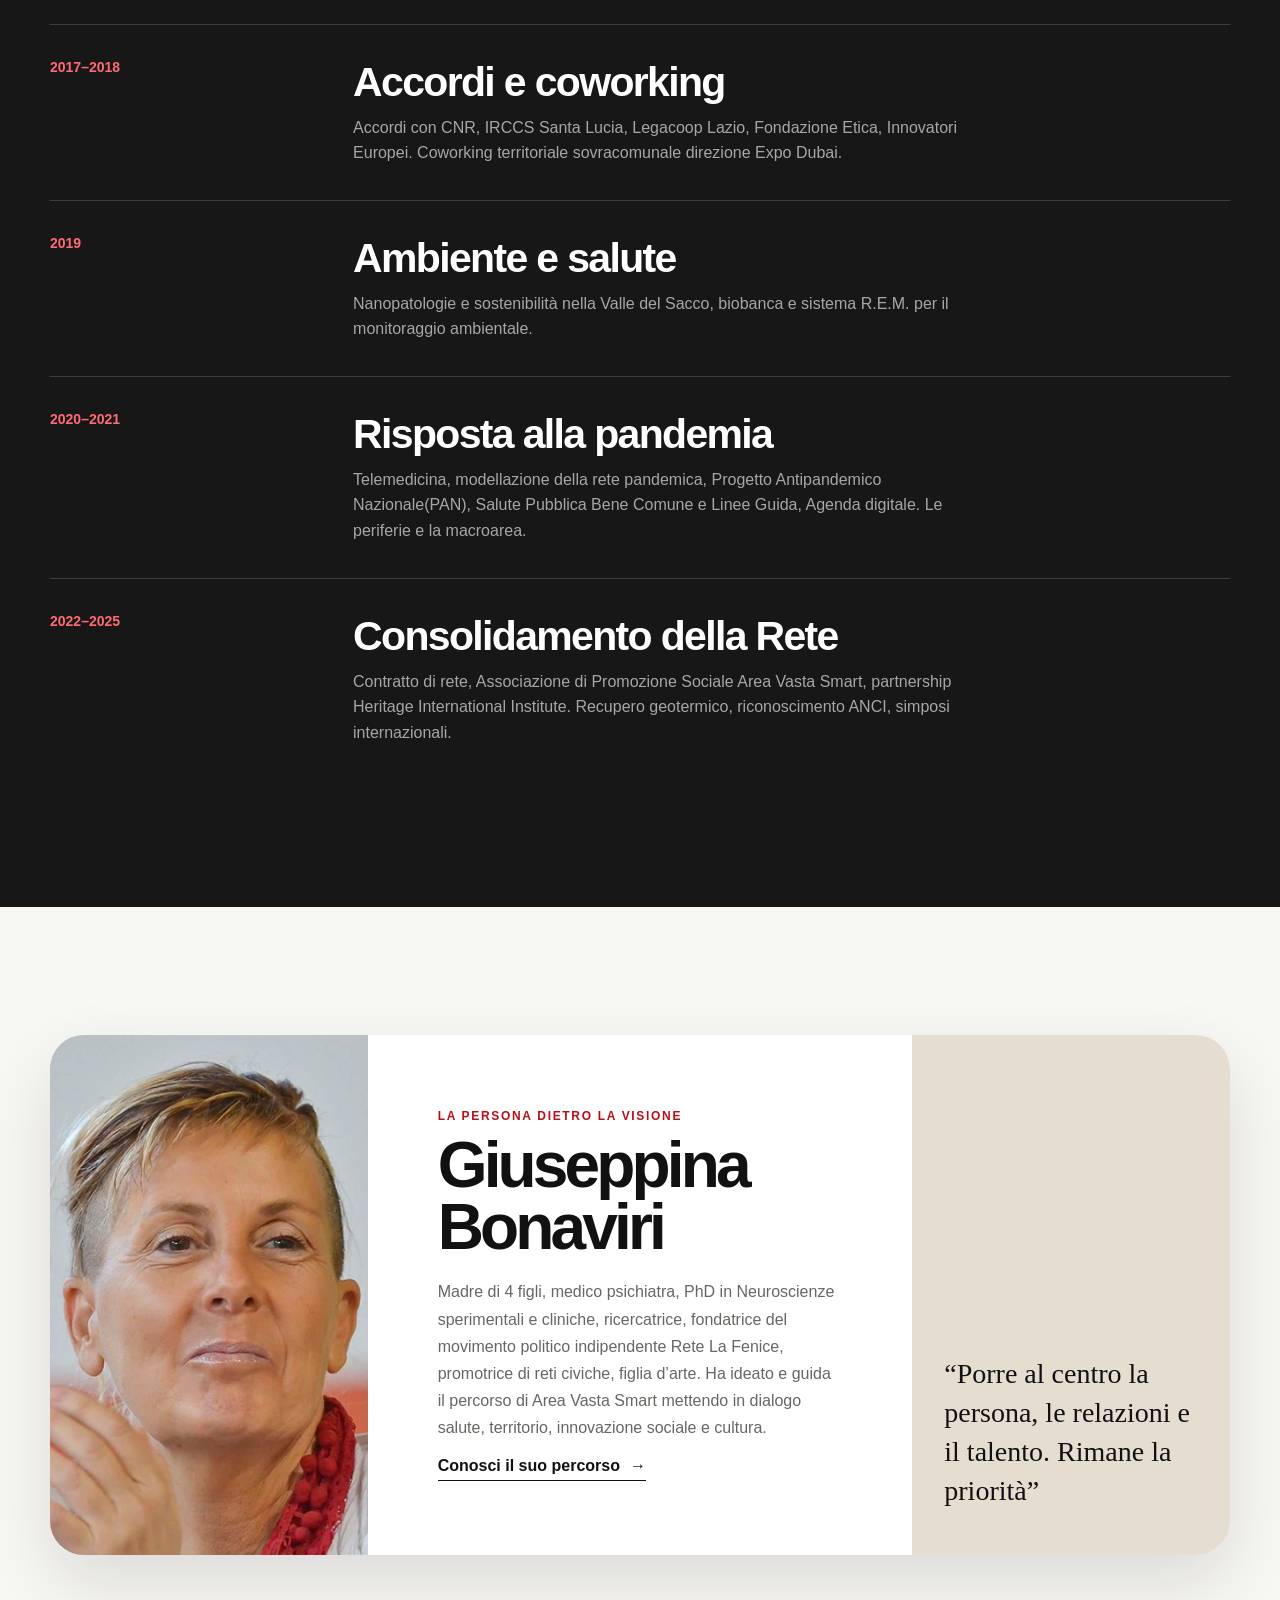
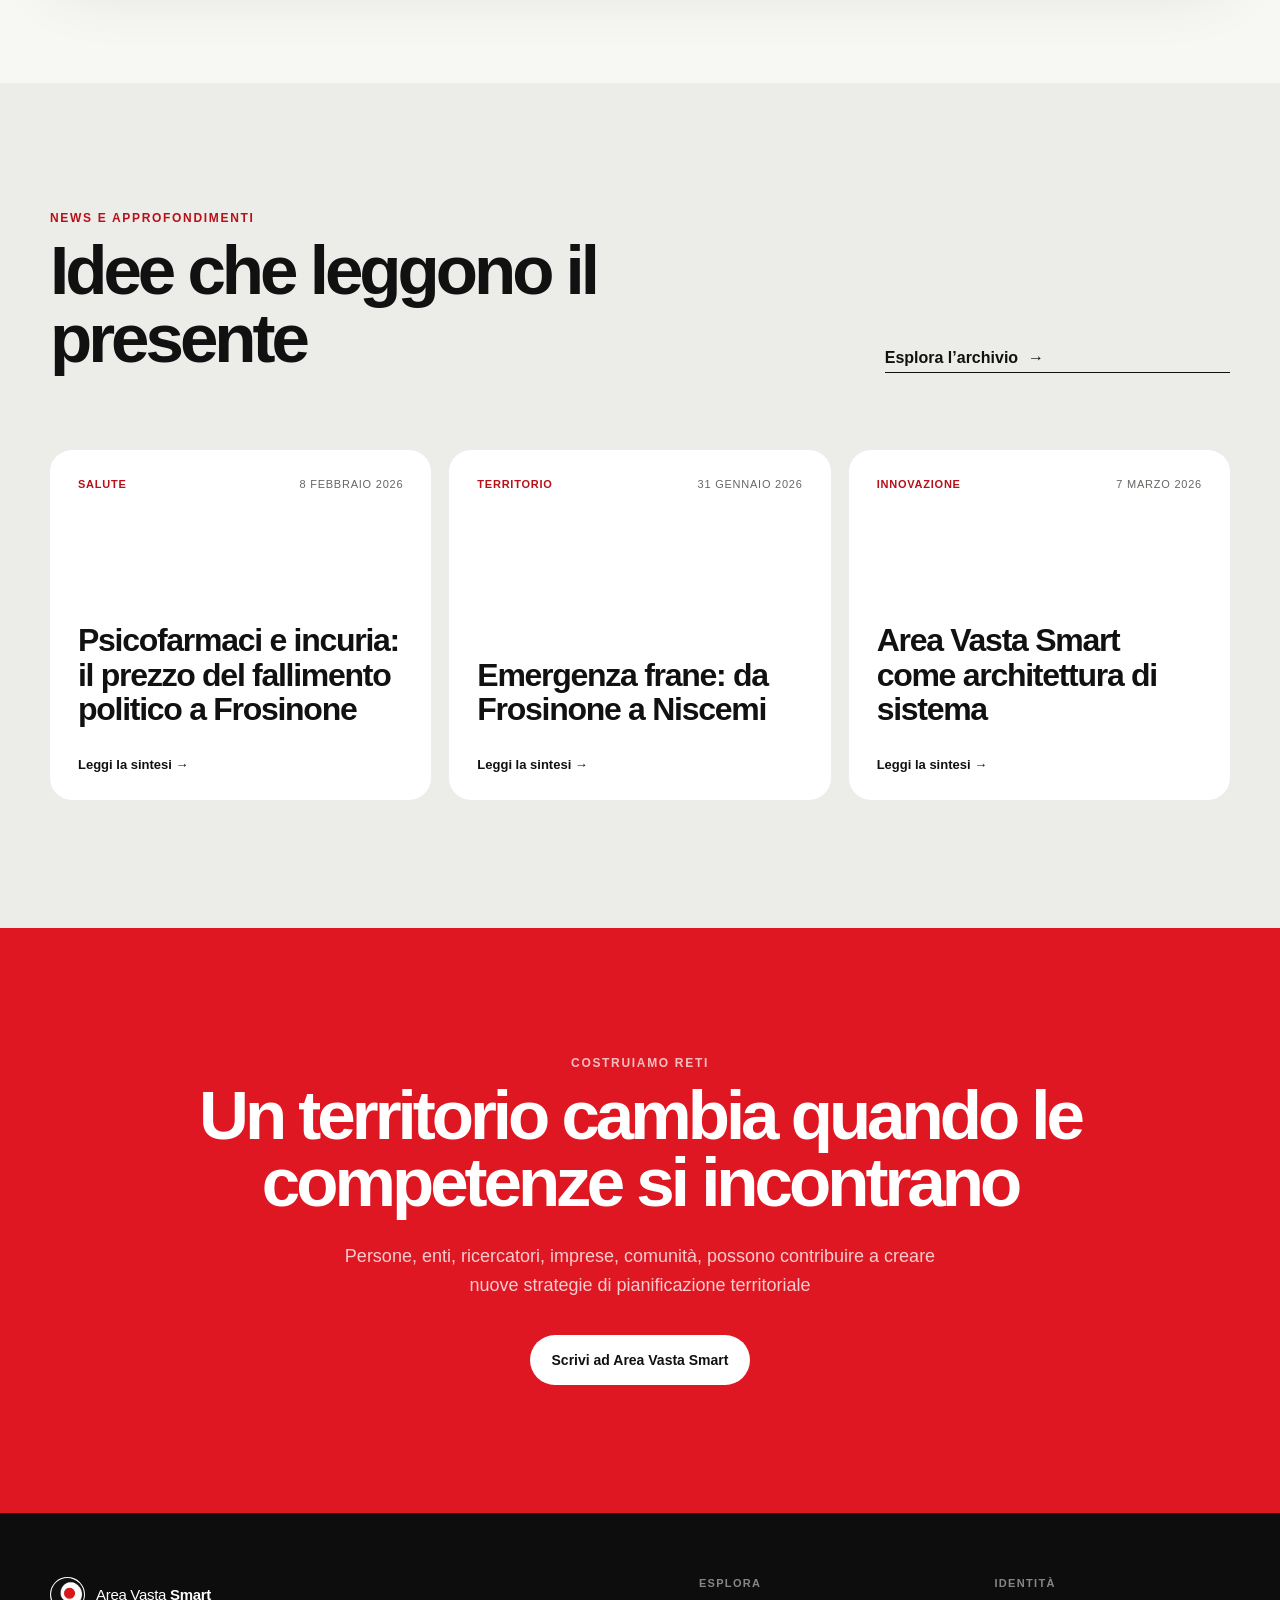
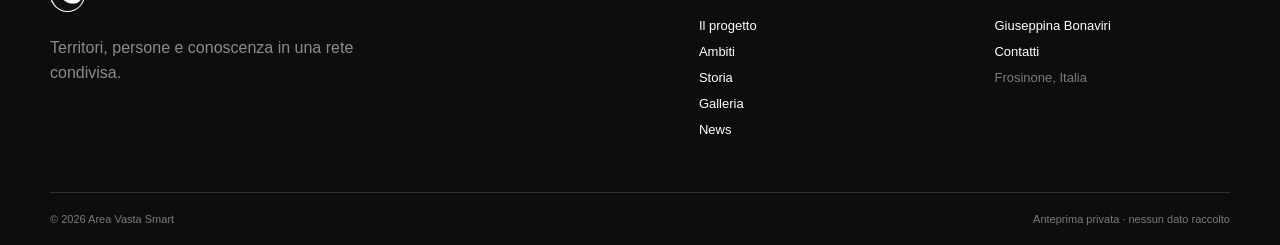
==== commit 6c2ed8b1: "Move gallery to a dedicated footer-only page" ====
--- a/index.html
+++ b/index.html
@@ -22,7 +22,7 @@
     <nav class="nav shell" aria-label="Navigazione principale">
       <a class="brand" href="index.html" aria-label="Area Vasta Smart, home"><span class="brand-crop"><img src="assets/area-vasta-smart-logo-2026-v1.jpg" alt="" /></span><span class="brand-name">Area Vasta <strong>Smart</strong></span></a>
       <button class="menu-button" type="button" aria-expanded="false" aria-controls="nav-links" data-menu><span class="sr-only">Apri il menu</span><span></span><span></span></button>
-      <div class="nav-links" id="nav-links" data-nav-links><a href="#progetto">Progetto</a><a href="#ambiti">Ambiti</a><a href="#storia">Storia</a><a href="#galleria">Galleria</a><a href="giuseppina-bonaviri.html">Giuseppina</a><a href="news.html">News</a><a class="nav-cta" href="#contatti">Contatti</a></div>
+      <div class="nav-links" id="nav-links" data-nav-links><a href="#progetto">Progetto</a><a href="#ambiti">Ambiti</a><a href="#storia">Storia</a><a href="giuseppina-bonaviri.html">Giuseppina</a><a href="news.html">News</a><a class="nav-cta" href="#contatti">Contatti</a></div>
     </nav>
   </header>
 
@@ -69,30 +69,6 @@
       <ol class="timeline"><li class="reveal"><time>2013–2015</time><div><h3>Pianificazione e incubazione</h3><p>Tavolo di solidarietà sociale, campagne di sensibilizzazione, rete interservizio, Smart Valley della conoscenza, la mia scuola diventa smart, partecipazione a Expo Milano.</p></div></li><li class="reveal"><time>2016</time><div><h3>Avvio del progetto Area Vasta Smart</h3><p>I primi protocolli: provincia di Frosinone e di Latina. Prospettive euromediterrane verso i programmi Horizon 2020/2050.</p></div></li><li class="reveal"><time>2017–2018</time><div><h3>Accordi e coworking</h3><p>Accordi con CNR, IRCCS Santa Lucia, Legacoop Lazio, Fondazione Etica, Innovatori Europei. Coworking territoriale sovracomunale direzione Expo Dubai.</p></div></li><li class="reveal"><time>2019</time><div><h3>Ambiente e salute</h3><p>Nanopatologie e sostenibilità nella Valle del Sacco, biobanca e sistema R.E.M. per il monitoraggio ambientale.</p></div></li><li class="reveal"><time>2020–2021</time><div><h3>Risposta alla pandemia</h3><p>Telemedicina, modellazione della rete pandemica, Progetto Antipandemico Nazionale(PAN), Salute Pubblica Bene Comune e Linee Guida, Agenda digitale. Le periferie e la macroarea.</p></div></li><li class="reveal"><time>2022–2025</time><div><h3>Consolidamento della Rete</h3><p>Contratto di rete, Associazione di Promozione Sociale Area Vasta Smart, partnership Heritage International Institute. Recupero geotermico, riconoscimento ANCI, simposi internazionali.</p></div></li></ol>
     </div></section>
 
-    <section class="gallery-section section" id="galleria"><div class="shell">
-      <div class="section-heading split reveal"><div><p class="section-kicker">Archivio fotografico</p><h2>Il progetto, nei luoghi e negli incontri</h2></div><p>Diciotto immagini provenienti dall’archivio ufficiale AVS: conferenze, cooperazione internazionale, patrimonio e lavoro sul territorio.</p></div>
-      <div class="photo-grid">
-        <figure class="reveal tall"><img src="assets/gallery/foto1.jpeg" width="1200" height="1600" loading="lazy" decoding="async" alt="Partecipanti a una conferenza di Area Vasta Smart" /><figcaption>Conferenze e partecipazione</figcaption></figure>
-        <figure class="reveal tall"><img src="assets/gallery/foto10.jpeg" width="1448" height="2048" loading="lazy" decoding="async" alt="Locandina di un incontro internazionale sul patrimonio culturale" /><figcaption>Patrimonio culturale</figcaption></figure>
-        <figure class="reveal tall"><img src="assets/gallery/foto17.jpeg" width="1200" height="1600" loading="lazy" decoding="async" alt="Giuseppina Bonaviri durante una tavola rotonda" /><figcaption>Dialogo e ricerca</figcaption></figure>
-        <figure class="reveal tall"><img src="assets/gallery/foto18.jpeg" width="1200" height="1600" loading="lazy" decoding="async" alt="Giuseppina Bonaviri in visita a un museo di scultura" /><figcaption>Cultura come infrastruttura</figcaption></figure>
-        <figure class="reveal tall"><img src="assets/gallery/foto19.jpeg" width="1200" height="1600" loading="lazy" decoding="async" alt="Accoglienza dei partecipanti a un’iniziativa pubblica" /><figcaption>Comunità in rete</figcaption></figure>
-        <figure class="reveal"><img src="assets/gallery/foto30.jpeg" width="984" height="851" loading="lazy" decoding="async" alt="Scritta Area Vasta Smart in uno spazio pubblico" /><figcaption>Identità territoriale</figcaption></figure>
-        <figure class="reveal tall"><img src="assets/gallery/foto31.jpeg" width="1080" height="1328" loading="lazy" decoding="async" alt="Giuseppina Bonaviri durante un incontro internazionale" /><figcaption>Cooperazione internazionale</figcaption></figure>
-        <figure class="reveal wide"><img src="assets/gallery/foto32.jpeg" width="1600" height="747" loading="lazy" decoding="async" alt="Giuseppina Bonaviri nel viale delle bandiere di una sede internazionale" /><figcaption>Territori nel mondo</figcaption></figure>
-        <figure class="reveal wide"><img src="assets/gallery/foto34.jpeg" width="1600" height="747" loading="lazy" decoding="async" alt="Giuseppina Bonaviri in uno studio con un globo terrestre" /><figcaption>Una visione aperta</figcaption></figure>
-        <figure class="reveal tall"><img src="assets/gallery/foto35.jpeg" width="747" height="1600" loading="lazy" decoding="async" alt="Giuseppina Bonaviri durante un incontro istituzionale" /><figcaption>Relazioni istituzionali</figcaption></figure>
-        <figure class="reveal wide"><img src="assets/gallery/foto36.jpeg" width="2048" height="1534" loading="lazy" decoding="async" alt="Giuseppina Bonaviri davanti a un’opera di arte urbana" /><figcaption>Arte e rigenerazione</figcaption></figure>
-        <figure class="reveal"><img src="assets/gallery/foto37.jpeg" width="1830" height="1918" loading="lazy" decoding="async" alt="Veduta di un centro storico italiano con marchio Area Vasta Smart" /><figcaption>Il patrimonio dei luoghi</figcaption></figure>
-        <figure class="reveal tall"><img src="assets/gallery/foto38.jpeg" width="1311" height="2048" loading="lazy" decoding="async" alt="Giuseppina Bonaviri in visita a un territorio montano" /><figcaption>Aree interne</figcaption></figure>
-        <figure class="reveal tall"><img src="assets/gallery/foto39.jpeg" width="1080" height="1920" loading="lazy" decoding="async" alt="Giuseppina Bonaviri accanto al banner di Area Vasta Smart" /><figcaption>La rete AVS</figcaption></figure>
-        <figure class="reveal tall poster"><img src="assets/gallery/foto40.jpeg" width="1082" height="1600" loading="lazy" decoding="async" alt="Locandina dell’incontro Guerre in codice" /><figcaption>Confronto pubblico</figcaption></figure>
-        <figure class="reveal wide"><img src="assets/gallery/foto41.jpeg" width="1024" height="465" loading="lazy" decoding="async" alt="Installazione con la scritta Area Vasta Smart" /><figcaption>Un modello riconoscibile</figcaption></figure>
-        <figure class="reveal tall"><img src="assets/gallery/foto5.jpeg" width="931" height="1600" loading="lazy" decoding="async" alt="Giuseppina Bonaviri conversa durante un evento" /><figcaption>Persone e relazioni</figcaption></figure>
-        <figure class="reveal tall"><img src="assets/gallery/foto7.jpeg" width="991" height="1321" loading="lazy" decoding="async" alt="Giuseppina Bonaviri con i partecipanti a un incontro" /><figcaption>Lavorare insieme</figcaption></figure>
-      </div>
-    </div></section>
-
     <section class="founder shell section" aria-labelledby="founder-title"><div class="founder-card reveal"><div class="founder-photo"><img src="assets/giuseppina/giuseppina-bonaviri-ritratto.jpg" width="750" height="590" loading="lazy" decoding="async" alt="Ritratto di Giuseppina Bonaviri" /></div><div class="founder-content"><p class="section-kicker">La persona dietro la visione</p><h2 id="founder-title">Giuseppina Bonaviri</h2><p>Madre di 4 figli, medico psichiatra, PhD in Neuroscienze sperimentali e cliniche, ricercatrice, fondatrice del movimento politico indipendente Rete La Fenice, promotrice di reti civiche, figlia d’arte. Ha ideato e guida il percorso di Area Vasta Smart mettendo in dialogo salute, territorio, innovazione sociale e cultura.</p><a class="text-link" href="giuseppina-bonaviri.html">Conosci il suo percorso <span aria-hidden="true">→</span></a></div><blockquote>“Porre al centro la persona, le relazioni e il talento. Rimane la priorità”</blockquote></div></section>
 
     <section class="news-preview section" aria-labelledby="news-title"><div class="shell">
@@ -103,6 +79,6 @@
     <section class="contact section" id="contatti"><div class="shell contact-inner reveal"><p class="section-kicker">Costruiamo reti</p><h2>Un territorio cambia quando le competenze si incontrano</h2><p>Persone, enti, ricercatori, imprese, comunità, possono contribuire a creare nuove strategie di pianificazione territoriale</p><a class="button inverted" href="mailto:info@avsfrosinone.it">Scrivi ad Area Vasta Smart</a></div></section>
   </main>
 
-  <footer class="site-footer"><div class="shell footer-grid"><div><a class="brand footer-brand" href="index.html"><span class="brand-crop"><img src="assets/area-vasta-smart-logo-2026-v1.jpg" alt="" /></span><span class="brand-name">Area Vasta <strong>Smart</strong></span></a><p>Territori, persone e conoscenza in una rete condivisa.</p></div><div><h2>Esplora</h2><a href="#progetto">Il progetto</a><a href="#ambiti">Ambiti</a><a href="#storia">Storia</a><a href="#galleria">Galleria</a><a href="news.html">News</a></div><div><h2>Identità</h2><a href="giuseppina-bonaviri.html">Giuseppina Bonaviri</a><a href="#contatti">Contatti</a><span>Frosinone, Italia</span></div></div><div class="shell footer-bottom"><span>© <span data-year></span> Area Vasta Smart</span><span>Anteprima privata · nessun dato raccolto</span></div></footer>
+  <footer class="site-footer"><div class="shell footer-grid"><div><a class="brand footer-brand" href="index.html"><span class="brand-crop"><img src="assets/area-vasta-smart-logo-2026-v1.jpg" alt="" /></span><span class="brand-name">Area Vasta <strong>Smart</strong></span></a><p>Territori, persone e conoscenza in una rete condivisa.</p></div><div><h2>Esplora</h2><a href="#progetto">Il progetto</a><a href="#ambiti">Ambiti</a><a href="#storia">Storia</a><a href="galleria.html">Galleria</a><a href="news.html">News</a></div><div><h2>Identità</h2><a href="giuseppina-bonaviri.html">Giuseppina Bonaviri</a><a href="#contatti">Contatti</a><span>Frosinone, Italia</span></div></div><div class="shell footer-bottom"><span>© <span data-year></span> Area Vasta Smart</span><span>Anteprima privata · nessun dato raccolto</span></div></footer>
 </body>
 </html>
--- a/styles.css
+++ b/styles.css
@@ -70,7 +70,7 @@
 .proof-grid span { color: rgba(255,255,255,.62); font-size: 12px; line-height: 1.4; }
 
 .section-heading { max-width: 850px; margin-bottom: clamp(40px,6vw,78px); }
-.section-heading h2, .contact h2, .editorial-note h2, .migration-note h2 { margin: 10px 0 0; font-size: clamp(38px,5.4vw,72px); line-height: .98; letter-spacing: -.058em; }
+.section-heading h1, .section-heading h2, .contact h2, .editorial-note h2, .migration-note h2 { margin: 10px 0 0; font-size: clamp(38px,5.4vw,72px); line-height: .98; letter-spacing: -.058em; }
 .section-heading.split { max-width: none; display: grid; grid-template-columns: 1.25fr .55fr; align-items: end; gap: 50px; }
 .section-heading.split > p { max-width: 470px; margin: 0; color: var(--muted); line-height: 1.65; }
 .intro-grid { display: grid; grid-template-columns: 1fr 1fr; gap: clamp(40px,8vw,120px); }
@@ -302,7 +302,7 @@
   .logo-card { border-radius: 26px; }
   .logo-card img { border-radius: 14px; }
   .proof-grid p { padding: 22px 10px; }
-  .section-heading h2, .contact h2, .editorial-note h2, .migration-note h2 { font-size: 38px; }
+  .section-heading h1, .section-heading h2, .contact h2, .editorial-note h2, .migration-note h2 { font-size: 38px; }
   .pillar-card { min-height: 320px; padding: 26px; }
   .project-row { grid-template-columns: 45px 1fr; gap: 14px; padding: 24px 0; }
   .timeline li { grid-template-columns: 1fr; gap: 13px; }
